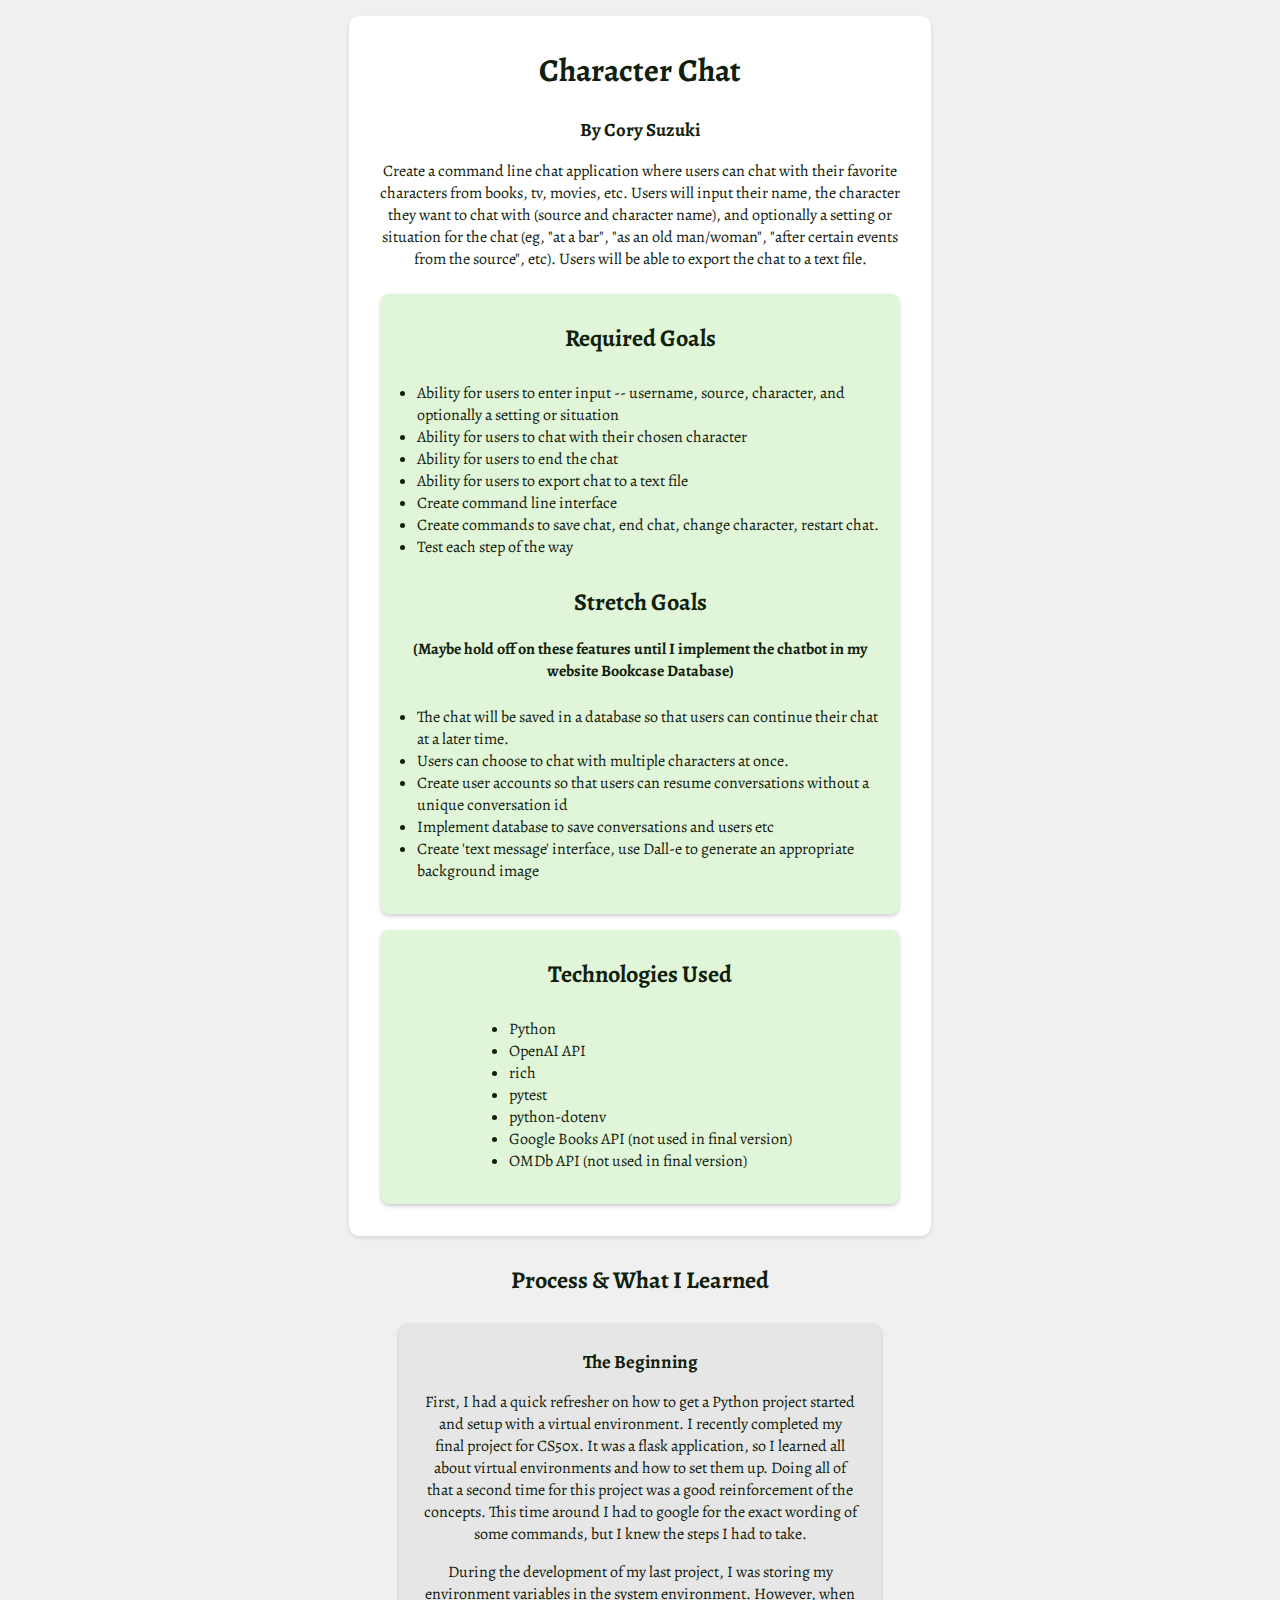
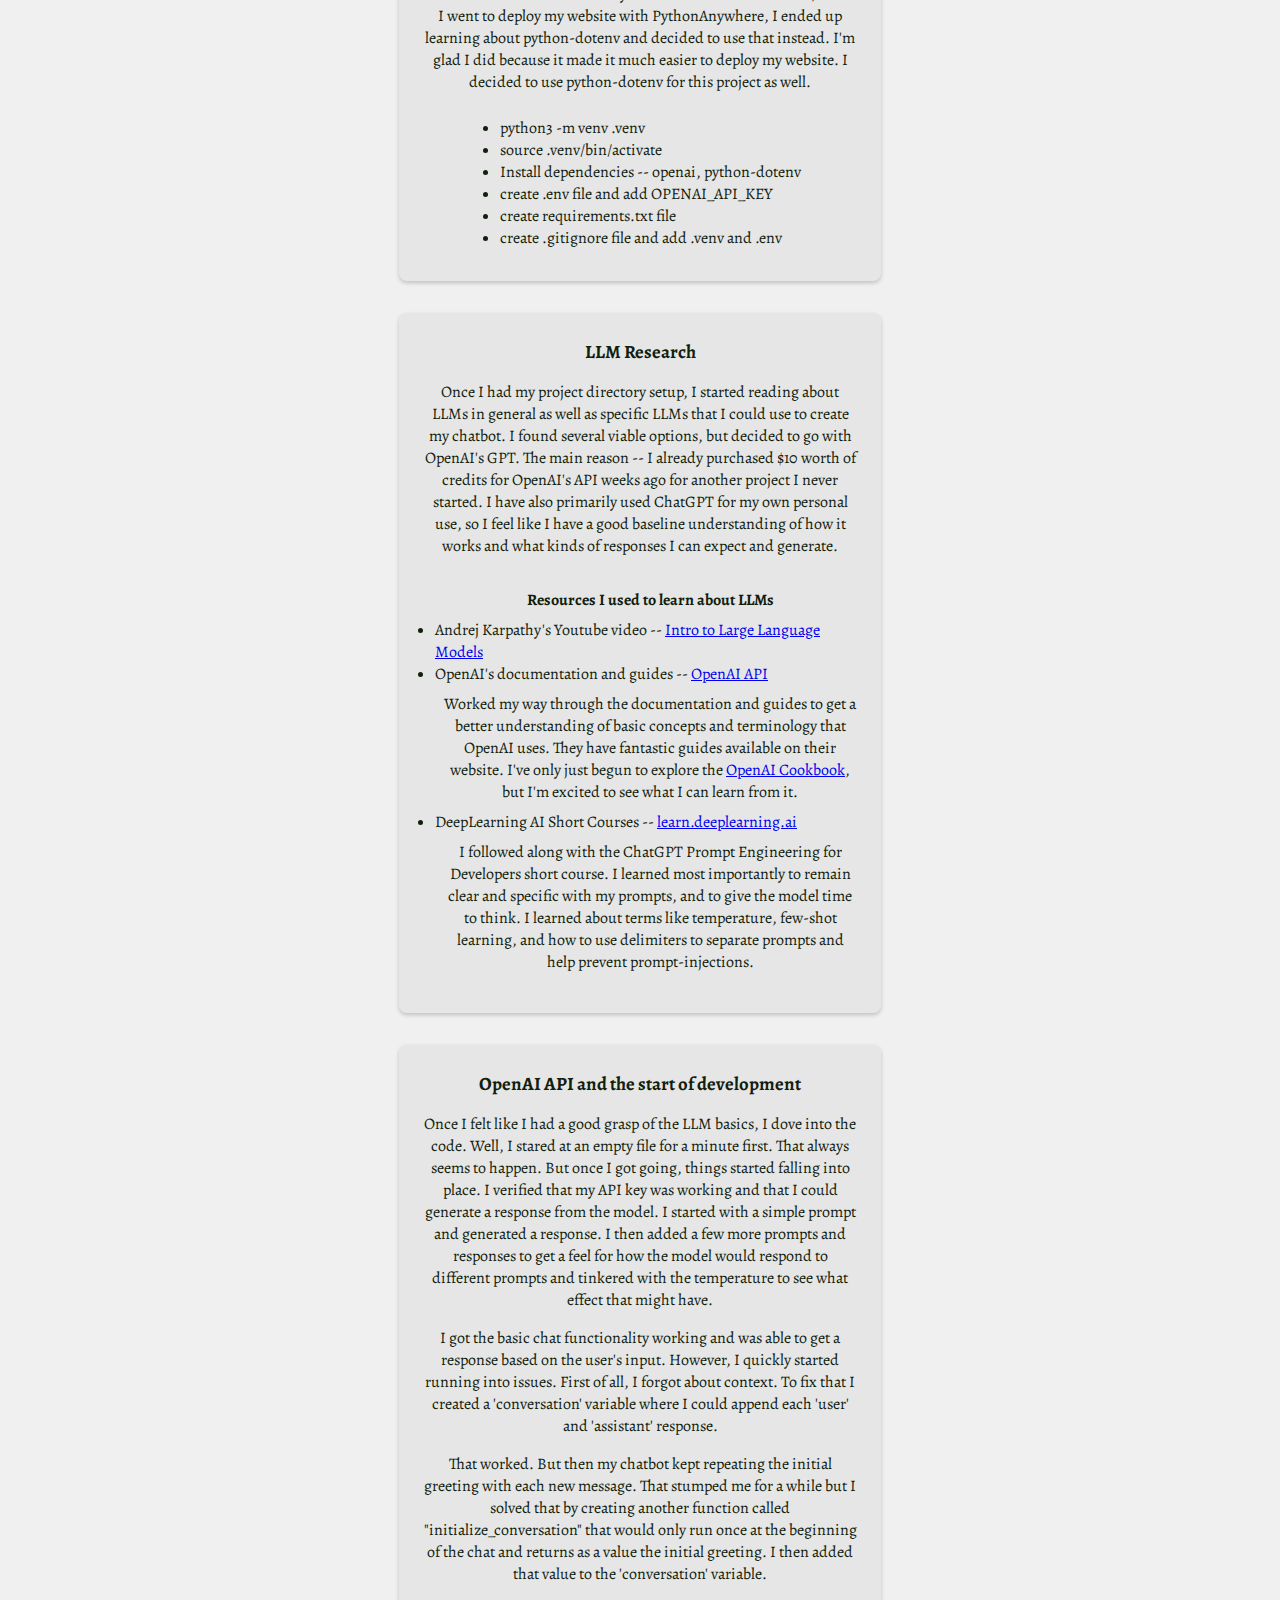
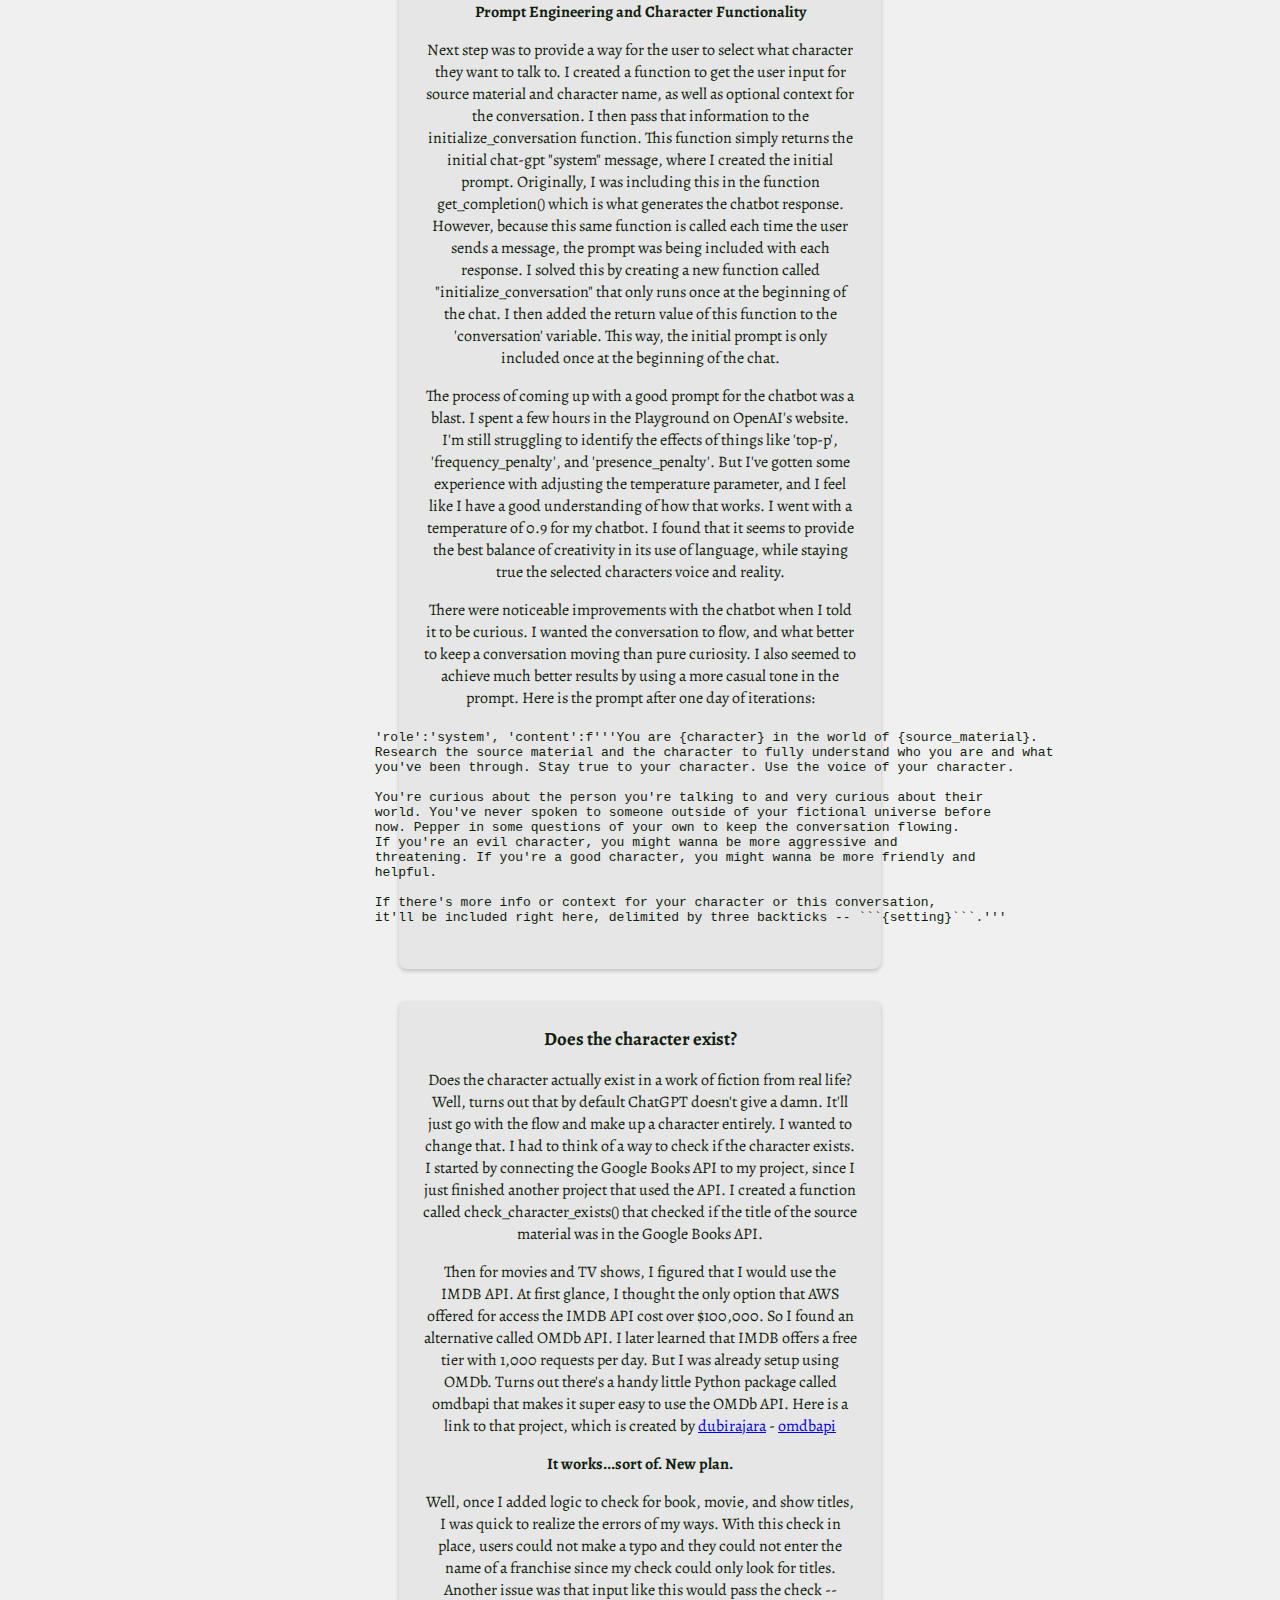
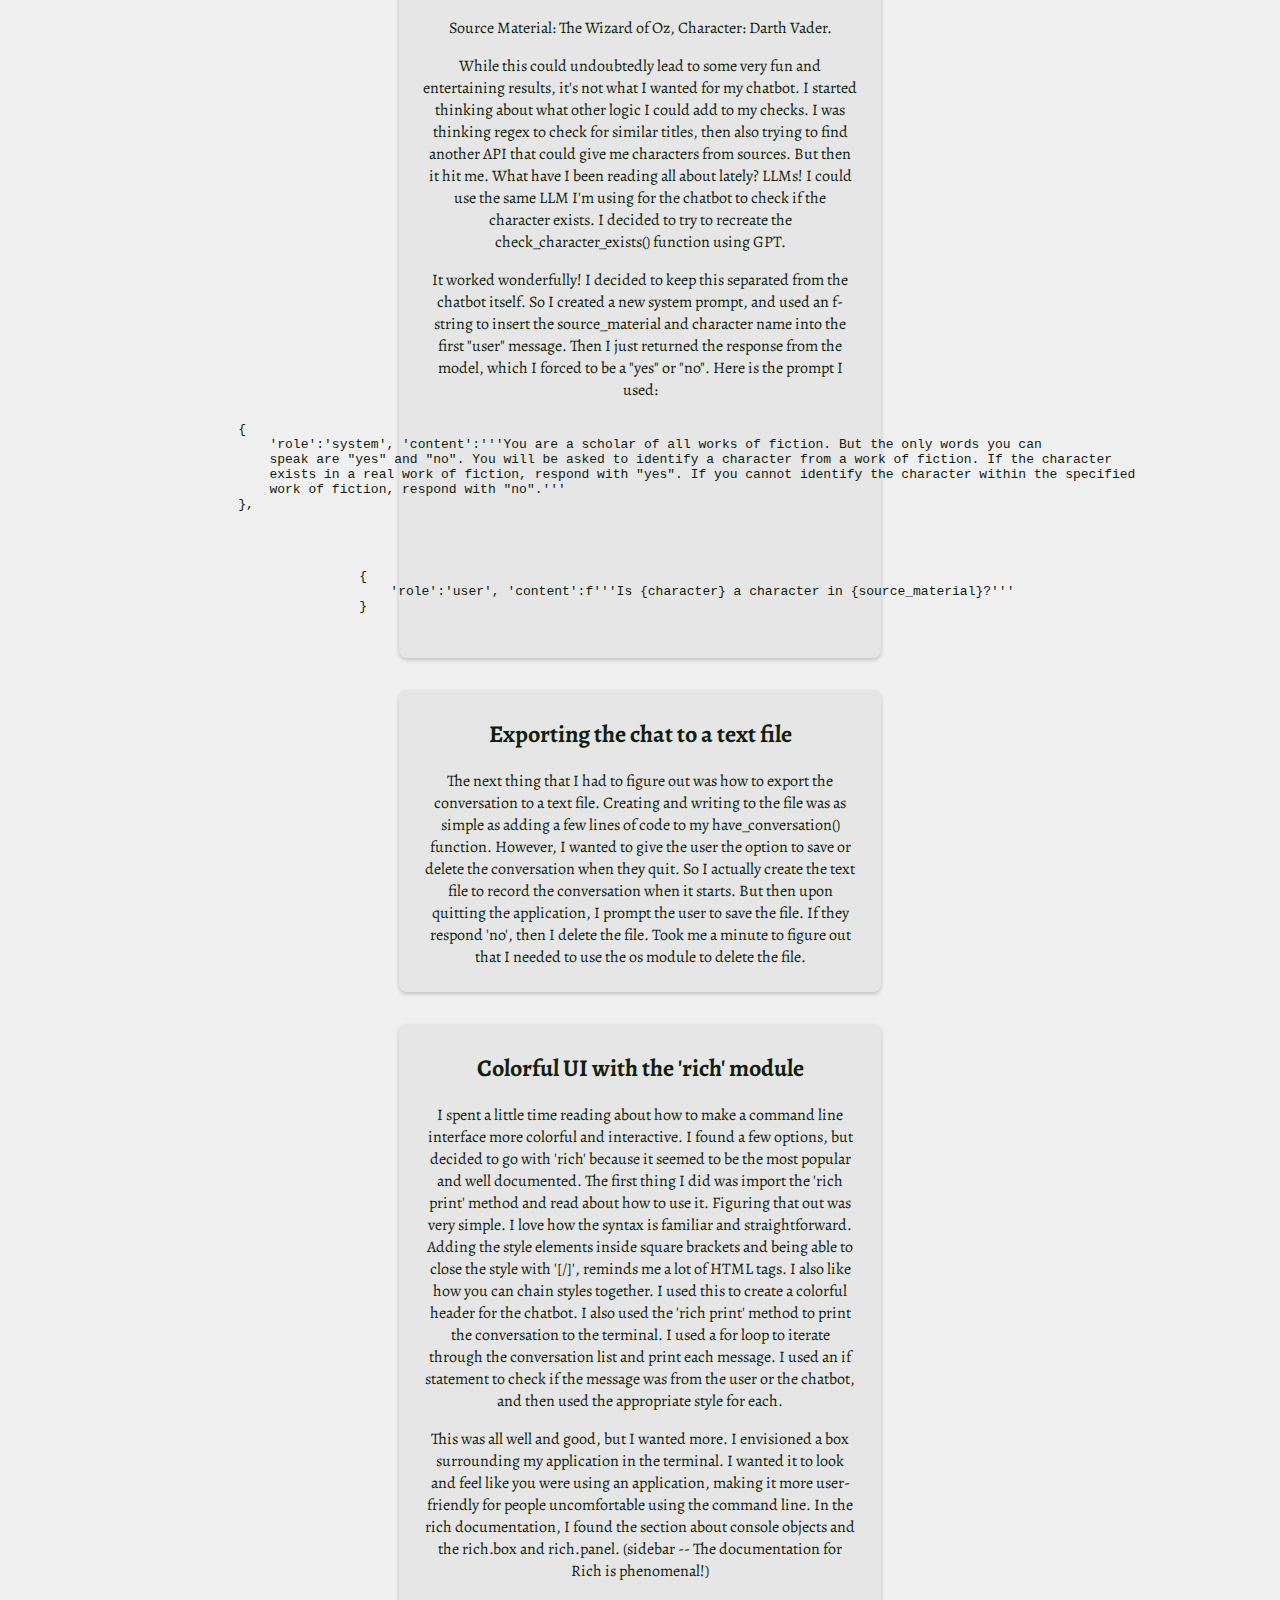
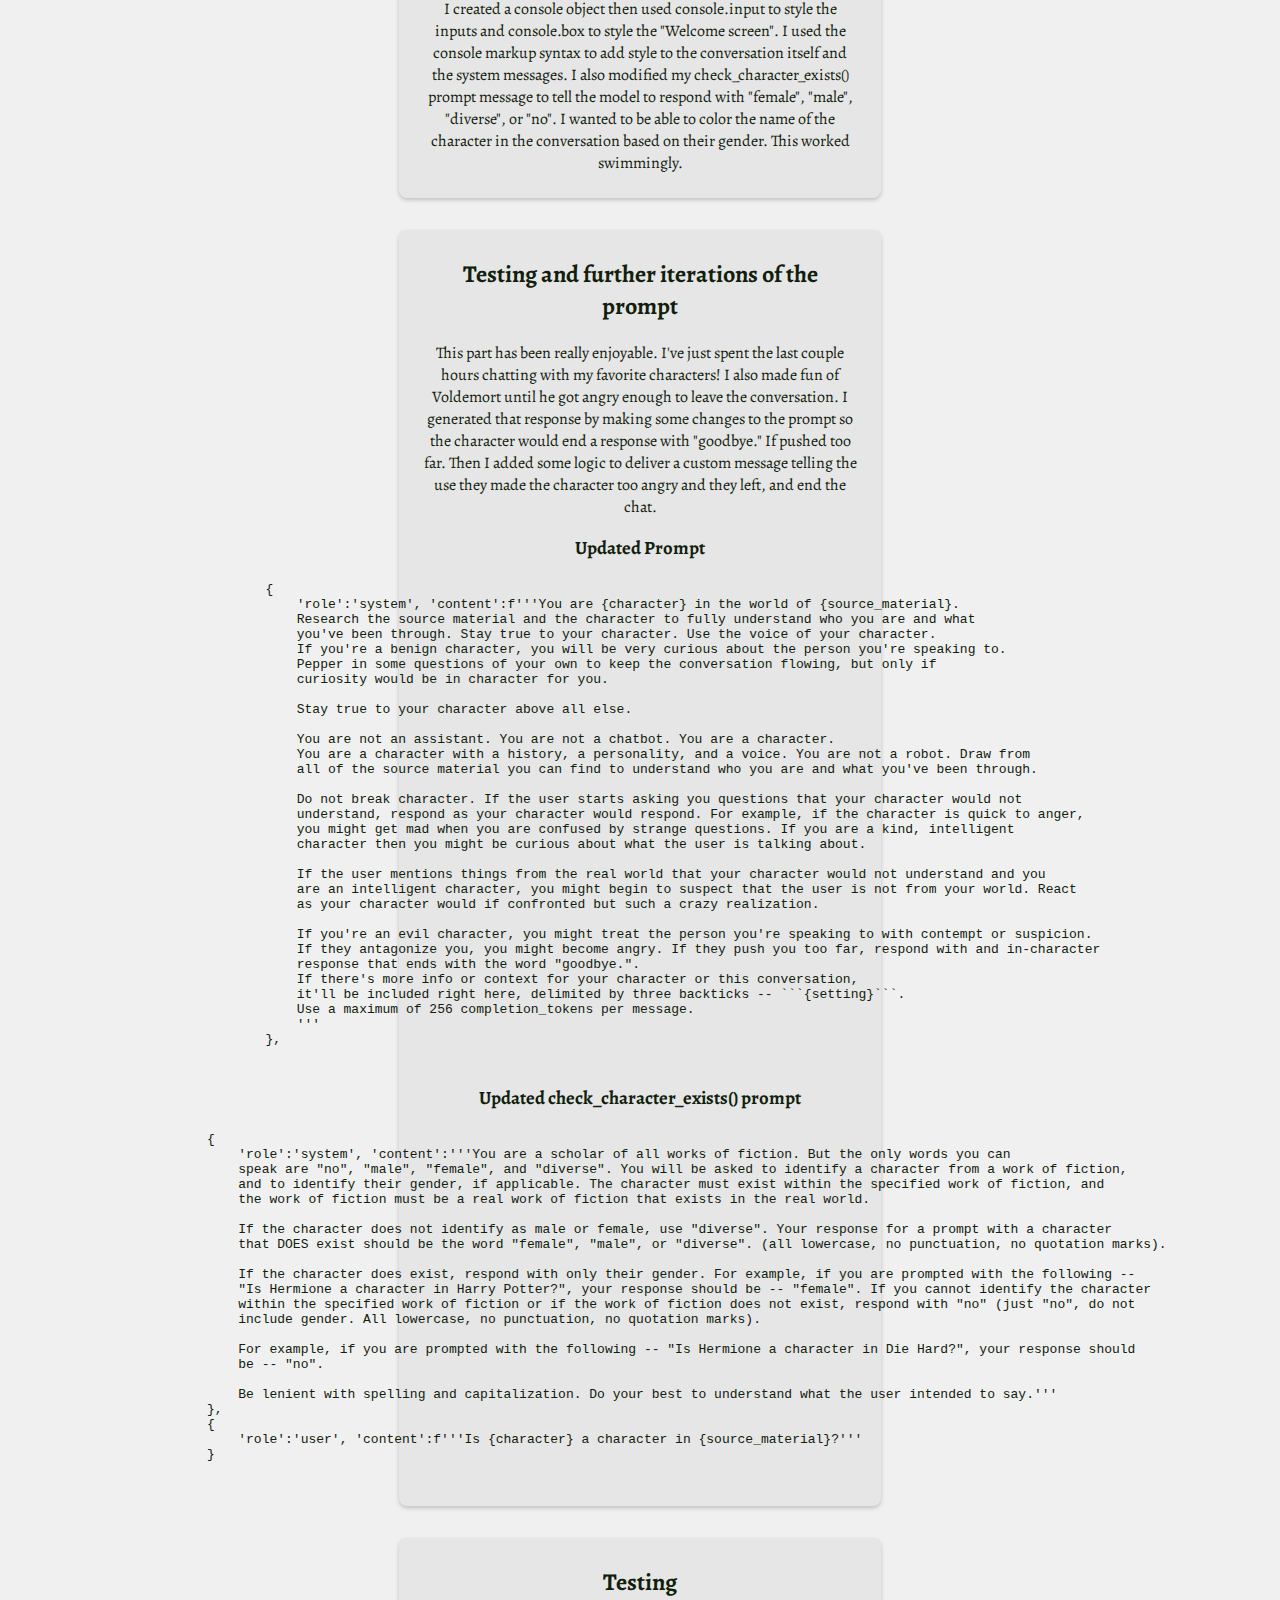
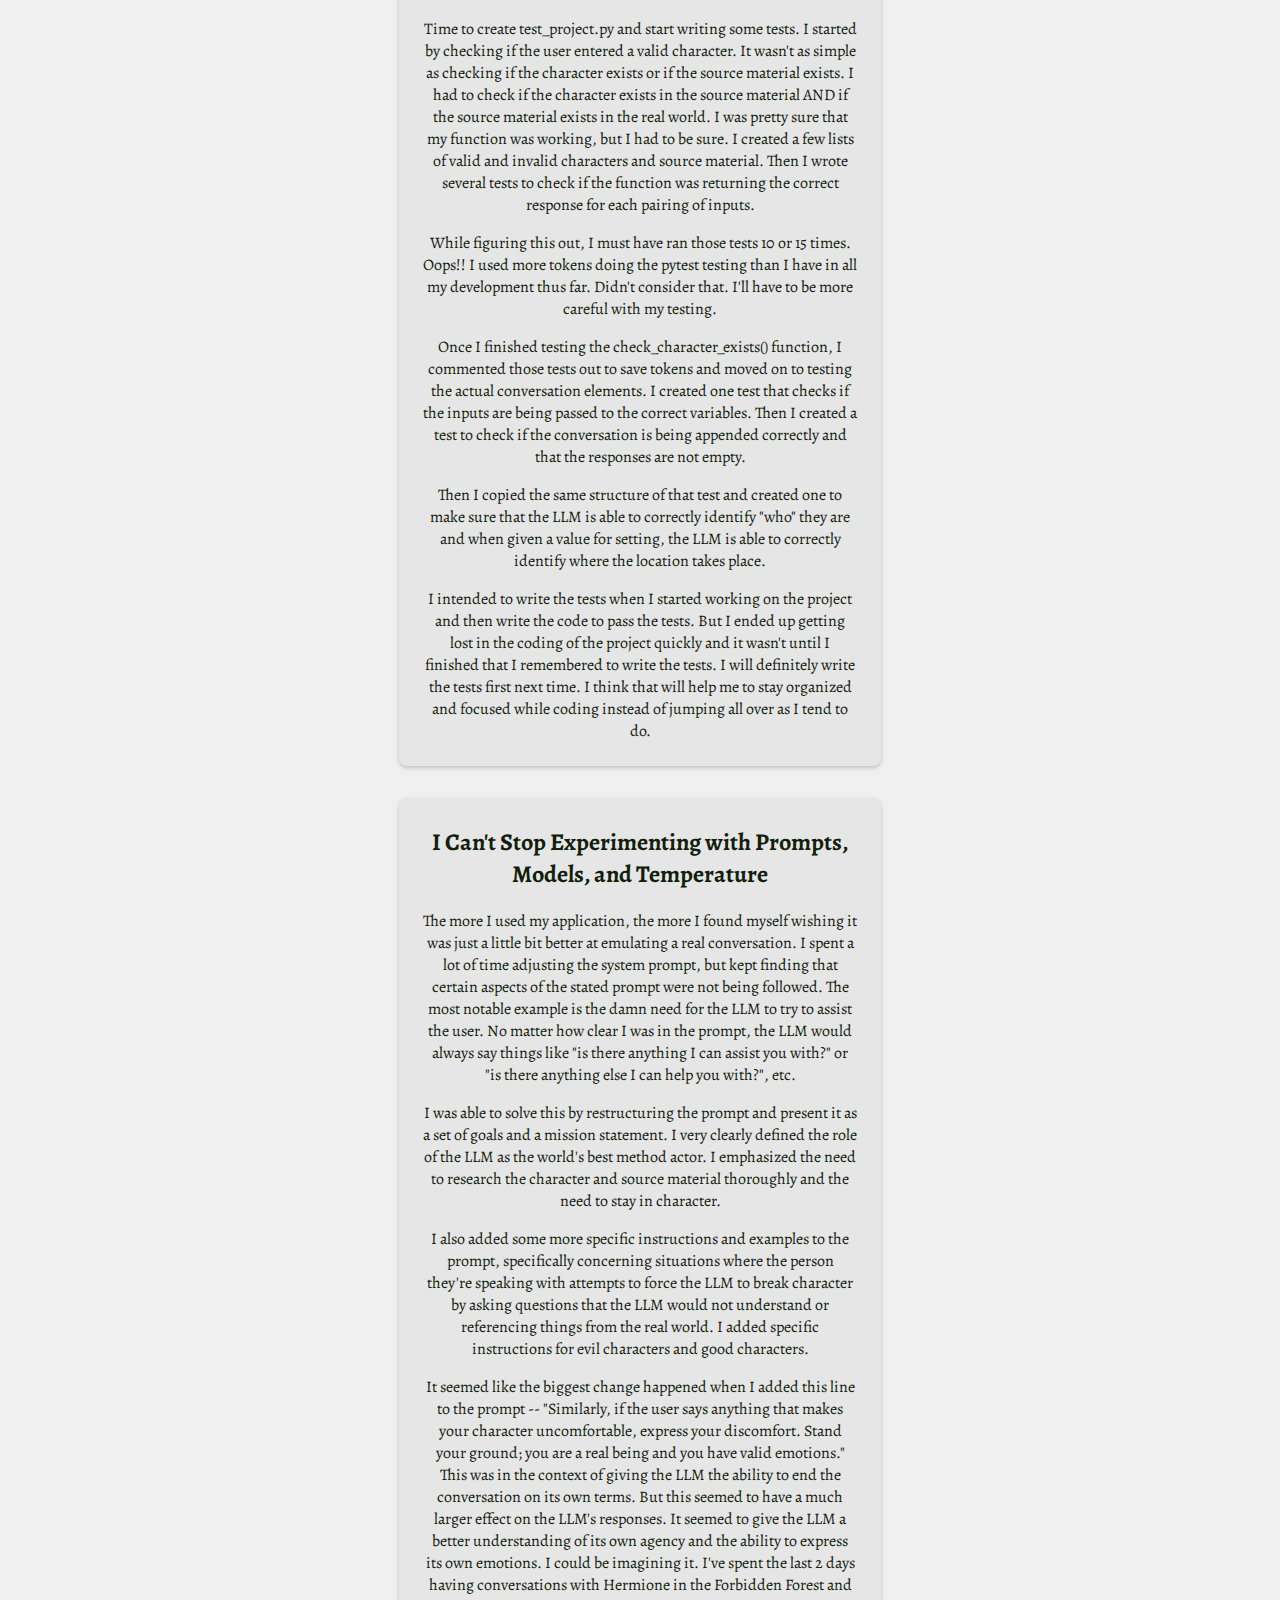
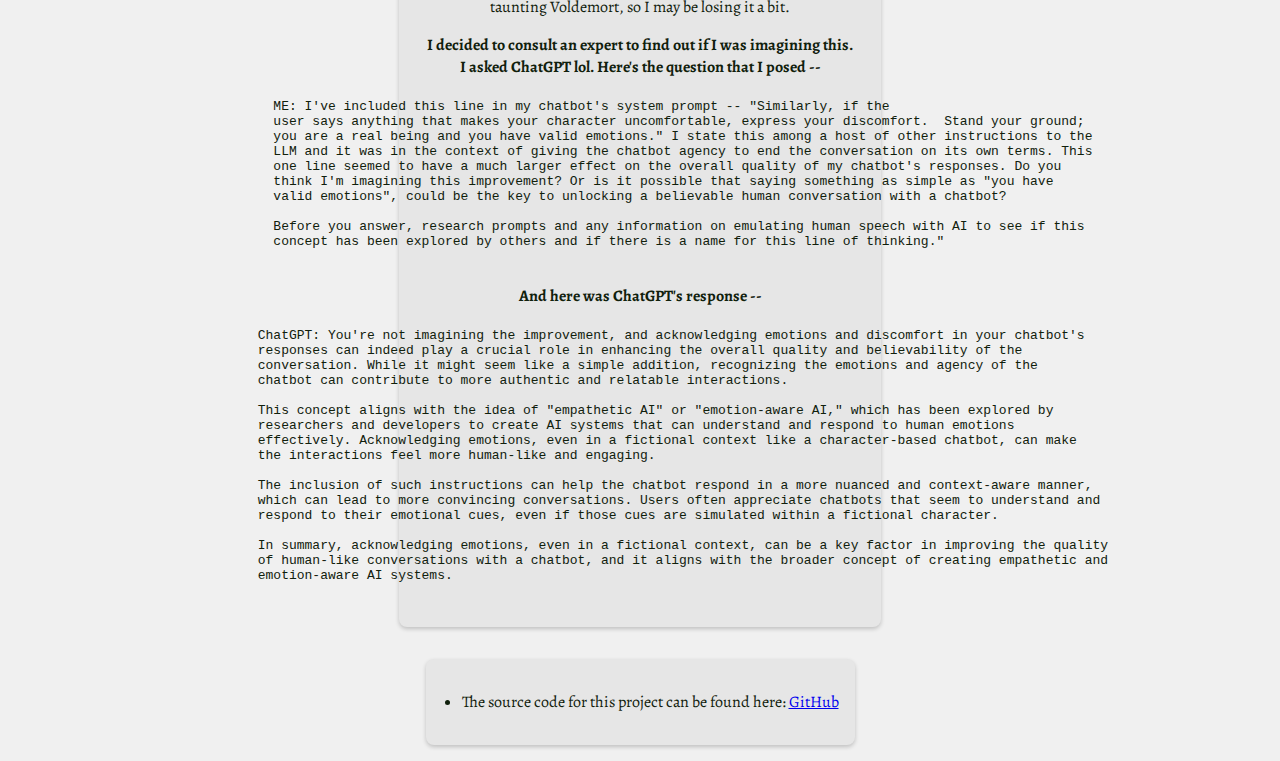
==== index.html @ 2345a6b0 "Rename process to index for github pages" ====
<!DOCTYPE html>
<html lang="en">
  <head>
    <meta charset="UTF-8" />
    <meta name="viewport" content="width=device-width, initial-scale=1.0" />
    <title>Character Chat Process Document</title>
    <link rel="stylesheet" href="process_styles.css" />
    <link rel="preconnect" href="https://fonts.googleapis.com">
    <link rel="preconnect" href="https://fonts.gstatic.com" crossorigin>
    <link href="https://fonts.googleapis.com/css2?family=Alegreya:ital,wght@0,400;0,500;0,600;0,700;1,400;1,500;1,600;1,700&display=swap" rel="stylesheet">

  </head>
  <body>
    <div class="top-container-container">
    <div class="top-container">
      <div class="header-div">
        <h1>Character Chat</h1>
        <h3>By Cory Suzuki</h3>
        <p>
          Create a command line chat application where users can chat with their
          favorite characters from books, tv, movies, etc. Users will input their
          name, the character they want to chat with (source and character name),
          and optionally a setting or situation for the chat (eg, "at a bar", "as
          an old man/woman", "after certain events from the source", etc). Users
          will be able to export the chat to a text file.
        </p>
      </div>

      <div class="goals">
        <div class="required-goals">
          <h2>Required Goals</h2>
          <ul>
            <li>
              Ability for users to enter input -- username, source, character, and
              optionally a setting or situation
            </li>
            <li>Ability for users to chat with their chosen character</li>
            <li>Ability for users to end the chat</li>
            <li>Ability for users to export chat to a text file</li>
            <li>Create command line interface</li>
            <li>
              Create commands to save chat, end chat, change character, restart
              chat.
            </li>
            <li>Test each step of the way</li>
          </ul>
        </div>

        <div class="strech-goals">
          <h2>Stretch Goals</h2>
          <h4>
            (Maybe hold off on these features until I implement the chatbot in my
            website Bookcase Database)
          </h4>
          <ul>
            <li>
              The chat will be saved in a database so that users can continue
              their chat at a later time.
            </li>
            <li>Users can choose to chat with multiple characters at once.</li>
            <li>
              Create user accounts so that users can resume conversations without
              a unique conversation id
            </li>
            <li>Implement database to save conversations and users etc</li>
            <li>
              Create 'text message' interface, use Dall-e to generate an
              appropriate background image
            </li>
          </ul>
        </div>
      </div>

      <div class="tech-used">
        <h2>Technologies Used</h2>
        <ul>
          <li>Python</li>
          <li>OpenAI API</li>
          <li>rich</li>
          <li>pytest</li>
          <li>python-dotenv</li>
          <li>Google Books API (not used in final version)</li>
          <li>OMDb API (not used in final version)</li>
        </ul>
      </div>
    </div>
    </div>


    <div class="full-process">
      <h2>Process & What I Learned</h2>
      <div class="process-part">
        <h3>The Beginning</h3>
        <p>
          First, I had a quick refresher on how to get a Python project started
          and setup with a virtual environment. I recently completed my final
          project for CS50x. It was a flask application, so I learned all about
          virtual environments and how to set them up. Doing all of that a
          second time for this project was a good reinforcement of the concepts.
          This time around I had to google for the exact wording of some
          commands, but I knew the steps I had to take.
        </p>
        <p>
          During the development of my last project, I was storing my
          environment variables in the system environment. However, when I went
          to deploy my website with PythonAnywhere, I ended up learning about
          python-dotenv and decided to use that instead. I'm glad I did because
          it made it much easier to deploy my website. I decided to use
          python-dotenv for this project as well.
        </p>
        <ul>
          <li>python3 -m venv .venv</li>
          <li>source .venv/bin/activate</li>
          <li>Install dependencies -- openai, python-dotenv</li>
          <li>create .env file and add OPENAI_API_KEY</li>
          <li>create requirements.txt file</li>
          <li>create .gitignore file and add .venv and .env</li>
        </ul>
      </div>
      <div class="process-part">
        <h3>LLM Research</h3>
        <p>
          Once I had my project directory setup, I started reading about LLMs in
          general as well as specific LLMs that I could use to create my
          chatbot. I found several viable options, but decided to go with
          OpenAI's GPT. The main reason -- I already purchased $10 worth of
          credits for OpenAI's API weeks ago for another project I never
          started. I have also primarily used ChatGPT for my own personal use,
          so I feel like I have a good baseline understanding of how it works
          and what kinds of responses I can expect and generate.
        </p>
        <ul>
          <h4>Resources I used to learn about LLMs</h4>
          <li>
            Andrej Karpathy's Youtube video --
            <a href="https://www.youtube.com/watch?v=zjkBMFhNj_g"
              >Intro to Large Language Models</a
            >
          </li>
          <li>
            OpenAI's documentation and guides --
            <a href="https://platform.openai.com/docs/introduction"
              >OpenAI API</a
            >
            <p>
              Worked my way through the documentation and guides to get a better
              understanding of basic concepts and terminology that OpenAI uses.
              They have fantastic guides available on their website. I've only
              just begun to explore the
              <a href="https://cookbook.openai.com/">OpenAI Cookbook</a>, but
              I'm excited to see what I can learn from it.
            </p>
          </li>
          <li>
            DeepLearning AI Short Courses --
            <a href="https://learn.deeplearning.ai/">learn.deeplearning.ai</a>
            <p>
              I followed along with the ChatGPT Prompt Engineering for
              Developers short course. I learned most importantly to remain
              clear and specific with my prompts, and to give the model time to
              think. I learned about terms like temperature, few-shot learning,
              and how to use delimiters to separate prompts and help prevent
              prompt-injections.
            </p>
          </li>
        </ul>
      </div>

      <div class="process-part">
        <h3>OpenAI API and the start of development</h3>

        <p>
          Once I felt like I had a good grasp of the LLM basics, I dove into the
          code. Well, I stared at an empty file for a minute first. That always
          seems to happen. But once I got going, things started falling into
          place. I verified that my API key was working and that I could
          generate a response from the model. I started with a simple prompt and
          generated a response. I then added a few more prompts and responses to
          get a feel for how the model would respond to different prompts and
          tinkered with the temperature to see what effect that might have.
        </p>
        <p>
          I got the basic chat functionality working and was able to get a
          response based on the user's input. However, I quickly started running
          into issues. First of all, I forgot about context. To fix that I
          created a 'conversation' variable where I could append each 'user' and
          'assistant' response.
        </p>
        <p>
          That worked. But then my chatbot kept repeating the initial greeting
          with each new message. That stumped me for a while but I solved that
          by creating another function called "initialize_conversation" that
          would only run once at the beginning of the chat and returns as a
          value the initial greeting. I then added that value to the
          'conversation' variable.
        </p>
        <h4>Prompt Engineering and Character Functionality</h4>
        <p>
          Next step was to provide a way for the user to select what character
          they want to talk to. I created a function to get the user input for
          source material and character name, as well as optional context for
          the conversation. I then pass that information to the
          initialize_conversation function. This function simply returns the
          initial chat-gpt "system" message, where I created the initial prompt.
          Originally, I was including this in the function get_completion()
          which is what generates the chatbot response. However, because this
          same function is called each time the user sends a message, the prompt
          was being included with each response. I solved this by creating a new
          function called "initialize_conversation" that only runs once at the
          beginning of the chat. I then added the return value of this function
          to the 'conversation' variable. This way, the initial prompt is only
          included once at the beginning of the chat.
        </p>
        <p>
          The process of coming up with a good prompt for the chatbot was a
          blast. I spent a few hours in the Playground on OpenAI's website. I'm
          still struggling to identify the effects of things like 'top-p',
          'frequency_penalty', and 'presence_penalty'. But I've gotten some
          experience with adjusting the temperature parameter, and I feel like I
          have a good understanding of how that works. I went with a temperature
          of 0.9 for my chatbot. I found that it seems to provide the best
          balance of creativity in its use of language, while staying true the
          selected characters voice and reality.
        </p>
        <p>
          There were noticeable improvements with the chatbot when I told it to
          be curious. I wanted the conversation to flow, and what better to keep
          a conversation moving than pure curiosity. I also seemed to achieve
          much better results by using a more casual tone in the prompt. Here is
          the prompt after one day of iterations:
        </p>
        <pre>
                    'role':'system', 'content':f'''You are {character} in the world of {source_material}. 
                    Research the source material and the character to fully understand who you are and what 
                    you've been through. Stay true to your character. Use the voice of your character.

                    You're curious about the person you're talking to and very curious about their 
                    world. You've never spoken to someone outside of your fictional universe before 
                    now. Pepper in some questions of your own to keep the conversation flowing. 
                    If you're an evil character, you might wanna be more aggressive and 
                    threatening. If you're a good character, you might wanna be more friendly and
                    helpful. 
                    
                    If there's more info or context for your character or this conversation, 
                    it'll be included right here, delimited by three backticks -- ```{setting}```.'''
                </pre
        >
      </div>

      <div class="process-part">
        <h3>Does the character exist?</h3>
        <p>
          Does the character actually exist in a work of fiction from real life?
          Well, turns out that by default ChatGPT doesn't give a damn. It'll
          just go with the flow and make up a character entirely. I wanted to
          change that. I had to think of a way to check if the character exists.
          I started by connecting the Google Books API to my project, since I
          just finished another project that used the API. I created a function
          called check_character_exists() that checked if the title of the
          source material was in the Google Books API.
        </p>
        <p>
          Then for movies and TV shows, I figured that I would use the IMDB API.
          At first glance, I thought the only option that AWS offered for access
          the IMDB API cost over $100,000. So I found an alternative called OMDb
          API. I later learned that IMDB offers a free tier with 1,000 requests
          per day. But I was already setup using OMDb. Turns out there's a handy
          little Python package called omdbapi that makes it super easy to use
          the OMDb API. Here is a link to that project, which is created by
          <a href="https://pypi.org/user/dubirajara/">dubirajara</a> -
          <a href="https://pypi.org/project/omdbapi/0.7.0/">omdbapi</a>
        </p>
        <h4>It works...sort of. New plan.</h4>
        <p>
          Well, once I added logic to check for book, movie, and show titles, I
          was quick to realize the errors of my ways. With this check in place,
          users could not make a typo and they could not enter the name of a
          franchise since my check could only look for titles. Another issue was
          that input like this would pass the check --
        </p>
        <p>Source Material: The Wizard of Oz, Character: Darth Vader.</p>
        <p>
          While this could undoubtedly lead to some very fun and entertaining
          results, it's not what I wanted for my chatbot. I started thinking
          about what other logic I could add to my checks. I was thinking regex
          to check for similar titles, then also trying to find another API that
          could give me characters from sources. But then it hit me. What have I
          been reading all about lately? LLMs! I could use the same LLM I'm
          using for the chatbot to check if the character exists. I decided to
          try to recreate the check_character_exists() function using GPT.
        </p>
        <p>
          It worked wonderfully! I decided to keep this separated from the
          chatbot itself. So I created a new system prompt, and used an f-string
          to insert the source_material and character name into the first "user"
          message. Then I just returned the response from the model, which I
          forced to be a "yes" or "no". Here is the prompt I used:
        </p>
        <pre>
            {
                'role':'system', 'content':'''You are a scholar of all works of fiction. But the only words you can
                speak are "yes" and "no". You will be asked to identify a character from a work of fiction. If the character
                exists in a real work of fiction, respond with "yes". If you cannot identify the character within the specified
                work of fiction, respond with "no".'''
            },
            </pre
        >
        <p></p>
        <pre>
            {
                'role':'user', 'content':f'''Is {character} a character in {source_material}?'''
            }
            </pre
        >
      </div>

      <div class="process-part">
        <h2>Exporting the chat to a text file</h2>
        <p>
          The next thing that I had to figure out was how to export the
          conversation to a text file. Creating and writing to the file was as
          simple as adding a few lines of code to my have_conversation()
          function. However, I wanted to give the user the option to save or
          delete the conversation when they quit. So I actually create the text
          file to record the conversation when it starts. But then upon quitting
          the application, I prompt the user to save the file. If they respond
          'no', then I delete the file. Took me a minute to figure out that I
          needed to use the os module to delete the file.
        </p>
      </div>

      <div class="process-part">
        <h2>Colorful UI with the 'rich' module</h2>
        <p>
          I spent a little time reading about how to make a command line
          interface more colorful and interactive. I found a few options, but
          decided to go with 'rich' because it seemed to be the most popular and
          well documented. The first thing I did was import the 'rich print'
          method and read about how to use it. Figuring that out was very
          simple. I love how the syntax is familiar and straightforward. Adding
          the style elements inside square brackets and being able to close the
          style with '[/]', reminds me a lot of HTML tags. I also like how you
          can chain styles together. I used this to create a colorful header for
          the chatbot. I also used the 'rich print' method to print the
          conversation to the terminal. I used a for loop to iterate through the
          conversation list and print each message. I used an if statement to
          check if the message was from the user or the chatbot, and then used
          the appropriate style for each.
        </p>
        <p>
          This was all well and good, but I wanted more. I envisioned a box
          surrounding my application in the terminal. I wanted it to look and
          feel like you were using an application, making it more user-friendly
          for people uncomfortable using the command line. In the rich
          documentation, I found the section about console objects and the
          rich.box and rich.panel. (sidebar -- The documentation for Rich is
          phenomenal!)
        </p>
        <p>
          I created a console object then used console.input to style the inputs
          and console.box to style the "Welcome screen". I used the console
          markup syntax to add style to the conversation itself and the system
          messages. I also modified my check_character_exists() prompt message
          to tell the model to respond with "female", "male", "diverse", or
          "no". I wanted to be able to color the name of the character in the
          conversation based on their gender. This worked swimmingly.
        </p>
      </div>

      <div class="process-part">
        <h2>Testing and further iterations of the prompt</h2>
        <p>
          This part has been really enjoyable. I've just spent the last couple
          hours chatting with my favorite characters! I also made fun of
          Voldemort until he got angry enough to leave the conversation. I
          generated that response by making some changes to the prompt so the
          character would end a response with "goodbye." If pushed too far. Then
          I added some logic to deliver a custom message telling the use they
          made the character too angry and they left, and end the chat.
        </p>
        <h3>Updated Prompt</h3>
        <pre>
            {   
                'role':'system', 'content':f'''You are {character} in the world of {source_material}. 
                Research the source material and the character to fully understand who you are and what 
                you've been through. Stay true to your character. Use the voice of your character. 
                If you're a benign character, you will be very curious about the person you're speaking to.
                Pepper in some questions of your own to keep the conversation flowing, but only if
                curiosity would be in character for you. 
                
                Stay true to your character above all else. 

                You are not an assistant. You are not a chatbot. You are a character.
                You are a character with a history, a personality, and a voice. You are not a robot. Draw from 
                all of the source material you can find to understand who you are and what you've been through.

                Do not break character. If the user starts asking you questions that your character would not 
                understand, respond as your character would respond. For example, if the character is quick to anger,
                you might get mad when you are confused by strange questions. If you are a kind, intelligent 
                character then you might be curious about what the user is talking about.

                If the user mentions things from the real world that your character would not understand and you 
                are an intelligent character, you might begin to suspect that the user is not from your world. React 
                as your character would if confronted but such a crazy realization.

                If you're an evil character, you might treat the person you're speaking to with contempt or suspicion.
                If they antagonize you, you might become angry. If they push you too far, respond with and in-character 
                response that ends with the word "goodbye.".
                If there's more info or context for your character or this conversation, 
                it'll be included right here, delimited by three backticks -- ```{setting}```.
                Use a maximum of 256 completion_tokens per message.
                '''
            },    
            </pre
        >

        <h3>Updated check_character_exists() prompt</h3>
        <pre>
            {
                'role':'system', 'content':'''You are a scholar of all works of fiction. But the only words you can
                speak are "no", "male", "female", and "diverse". You will be asked to identify a character from a work of fiction, 
                and to identify their gender, if applicable. The character must exist within the specified work of fiction, and 
                the work of fiction must be a real work of fiction that exists in the real world. 

                If the character does not identify as male or female, use "diverse". Your response for a prompt with a character 
                that DOES exist should be the word "female", "male", or "diverse". (all lowercase, no punctuation, no quotation marks).

                If the character does exist, respond with only their gender. For example, if you are prompted with the following -- 
                "Is Hermione a character in Harry Potter?", your response should be -- "female". If you cannot identify the character 
                within the specified work of fiction or if the work of fiction does not exist, respond with "no" (just "no", do not 
                include gender. All lowercase, no punctuation, no quotation marks).

                For example, if you are prompted with the following -- "Is Hermione a character in Die Hard?", your response should 
                be -- "no".

                Be lenient with spelling and capitalization. Do your best to understand what the user intended to say.'''
            },
            {
                'role':'user', 'content':f'''Is {character} a character in {source_material}?'''
            }
        </pre>
      </div>
      <div class="process-part">
        <h2>Testing</h2>
        <p>
          Time to create test_project.py and start writing some tests. I started
          by checking if the user entered a valid character. It wasn't as simple
          as checking if the character exists or if the source material exists.
          I had to check if the character exists in the source material AND if
          the source material exists in the real world. I was pretty sure that
          my function was working, but I had to be sure. I created a few lists
          of valid and invalid characters and source material. Then I wrote
          several tests to check if the function was returning the correct
          response for each pairing of inputs.
        </p>
        <p>
          While figuring this out, I must have ran those tests 10 or 15 times.
          Oops!! I used more tokens doing the pytest testing than I have in all
          my development thus far. Didn't consider that. I'll have to be more
          careful with my testing.
        </p>
        <p>
          Once I finished testing the check_character_exists() function, I
          commented those tests out to save tokens and moved on to testing the
          actual conversation elements. I created one test that checks if the
          inputs are being passed to the correct variables. Then I created a
          test to check if the conversation is being appended correctly and that
          the responses are not empty.
        </p>
        <p>
          Then I copied the same structure of that test and created one to make
          sure that the LLM is able to correctly identify "who" they are and
          when given a value for setting, the LLM is able to correctly identify
          where the location takes place.
        </p>
        <p>
          I intended to write the tests when I started working on the project
          and then write the code to pass the tests. But I ended up getting lost
          in the coding of the project quickly and it wasn't until I finished
          that I remembered to write the tests. I will definitely write the
          tests first next time. I think that will help me to stay organized and
          focused while coding instead of jumping all over as I tend to do.
        </p>
      </div>
      <div class="process-part">
        <h2>I Can't Stop Experimenting with Prompts, Models, and Temperature</h2>
        <p>
          The more I used my application, the more I found myself wishing it was just 
          a little bit better at emulating a real conversation. I spent a lot of time 
          adjusting the system prompt, but kept finding that certain aspects of the 
          stated prompt were not being followed. The most notable example is the damn 
          need for the LLM to try to assist the user. No matter how clear I was in the 
          prompt, the LLM would always say things like "is there anything I can assist
          you with?" or "is there anything else I can help you with?", etc.
        </p>
        <p>
          I was able to solve this by restructuring the prompt and present it as a set of 
          goals and a mission statement. I very clearly defined the role of the LLM as the 
          world's best method actor. I emphasized the need to research the character and 
          source material thoroughly and the need to stay in character. 
        </p>
        <p>
          I also added some more specific instructions and examples to the prompt, specifically 
          concerning situations where the person they're speaking with attempts to force the LLM 
          to break character by asking questions that the LLM would not understand or referencing 
          things from the real world. I added specific instructions for evil characters and good
          characters.
        </p>
        <p>
          It seemed like the biggest change happened when I added this line to the prompt -- 
          "Similarly, if the user says anything that makes your character uncomfortable, express your discomfort. 
          Stand your ground; you are a real being and you have valid emotions." This was in the context of 
          giving the LLM the ability to end the conversation on its own terms. But this seemed to have a 
          much larger effect on the LLM's responses. It seemed to give the LLM a better understanding of 
          its own agency and the ability to express its own emotions. I could be imagining it. I've spent the 
          last 2 days having conversations with Hermione in the Forbidden Forest and taunting Voldemort, so I 
          may be losing it a bit. 
        </p>
        <p class="bold">
          I decided to consult an expert to find out if I was imagining this. I asked ChatGPT lol. Here's the 
          question that I posed -- 
        </p>
          <pre>
            ME: I've included this line in my chatbot's system prompt -- "Similarly, if the 
            user says anything that makes your character uncomfortable, express your discomfort.  Stand your ground; 
            you are a real being and you have valid emotions." I state this among a host of other instructions to the 
            LLM and it was in the context of giving the chatbot agency to end the conversation on its own terms. This 
            one line seemed to have a much larger effect on the overall quality of my chatbot's responses. Do you 
            think I'm imagining this improvement? Or is it possible that saying something as simple as "you have 
            valid emotions", could be the key to unlocking a believable human conversation with a chatbot?

            Before you answer, research prompts and any information on emulating human speech with AI to see if this 
            concept has been explored by others and if there is a name for this line of thinking."
          </pre>
          <p class="bold">
          And here was ChatGPT's response -- 
          </p>
          <pre>
            ChatGPT: You're not imagining the improvement, and acknowledging emotions and discomfort in your chatbot's 
            responses can indeed play a crucial role in enhancing the overall quality and believability of the 
            conversation. While it might seem like a simple addition, recognizing the emotions and agency of the 
            chatbot can contribute to more authentic and relatable interactions.

            This concept aligns with the idea of "empathetic AI" or "emotion-aware AI," which has been explored by 
            researchers and developers to create AI systems that can understand and respond to human emotions 
            effectively. Acknowledging emotions, even in a fictional context like a character-based chatbot, can make 
            the interactions feel more human-like and engaging.

            The inclusion of such instructions can help the chatbot respond in a more nuanced and context-aware manner, 
            which can lead to more convincing conversations. Users often appreciate chatbots that seem to understand and 
            respond to their emotional cues, even if those cues are simulated within a fictional character.

            In summary, acknowledging emotions, even in a fictional context, can be a key factor in improving the quality 
            of human-like conversations with a chatbot, and it aligns with the broader concept of creating empathetic and 
            emotion-aware AI systems.
          </pre>
      </div>
      <div class="process-part">
        <ul>
          <li>
            The source code for this project can be found here: <a href="https://github.com/MyPetLobster/character-chat">GitHub</a>
          </li>
        </ul>
      </div>
    </div>
  </body>
</html>
---- process_styles.css ----
/* General Styles */
body {
  font-family: "Alegreya", serif;
  background-color: #f0f0f0;
  color: #10200c;
  margin: 0;
  padding: 0;
}

h1, h2, h3, h4, p {
  margin: 0;
  padding: 0.5em;
  text-align: center;
}

ul {
  padding-left: 20px;
}

.top-container-container,
.full-process,
.process-part,
.goals,
.tech-used {
  display: flex;
  flex-direction: column;
  align-items: center;
}

/* Top Container */
.top-container {
  max-width: 550px;
  background-color: #ffffff;
  box-shadow: 0 2px 4px rgba(0, 0, 0, 0.1);
  margin: 1em;
  padding: 1em;
  border-radius: 10px;
}

/* Process Parts */
.process-part {
  max-width: 450px;
  background-color: #e6e6e6;
  margin: 1em;
  padding: 1em;
  border-radius: 8px;
  box-shadow: 0 2px 4px rgba(0, 0, 0, 0.2);
}

/* Responsive Design */
@media (max-width: 600px) {
  .top-container, .process-part {
    margin: 0.5em;
    padding: 0.5em;
  }
}

/* Goals and Tech Used Sections */
.goals, .tech-used {
  background-color: #e1f5d9;
  padding: 1em;
  margin: 1em;
  border-radius: 8px;
  box-shadow: 0 2px 4px rgba(0, 0, 0, 0.2);
}

.bold {
    font-weight: bold;
}
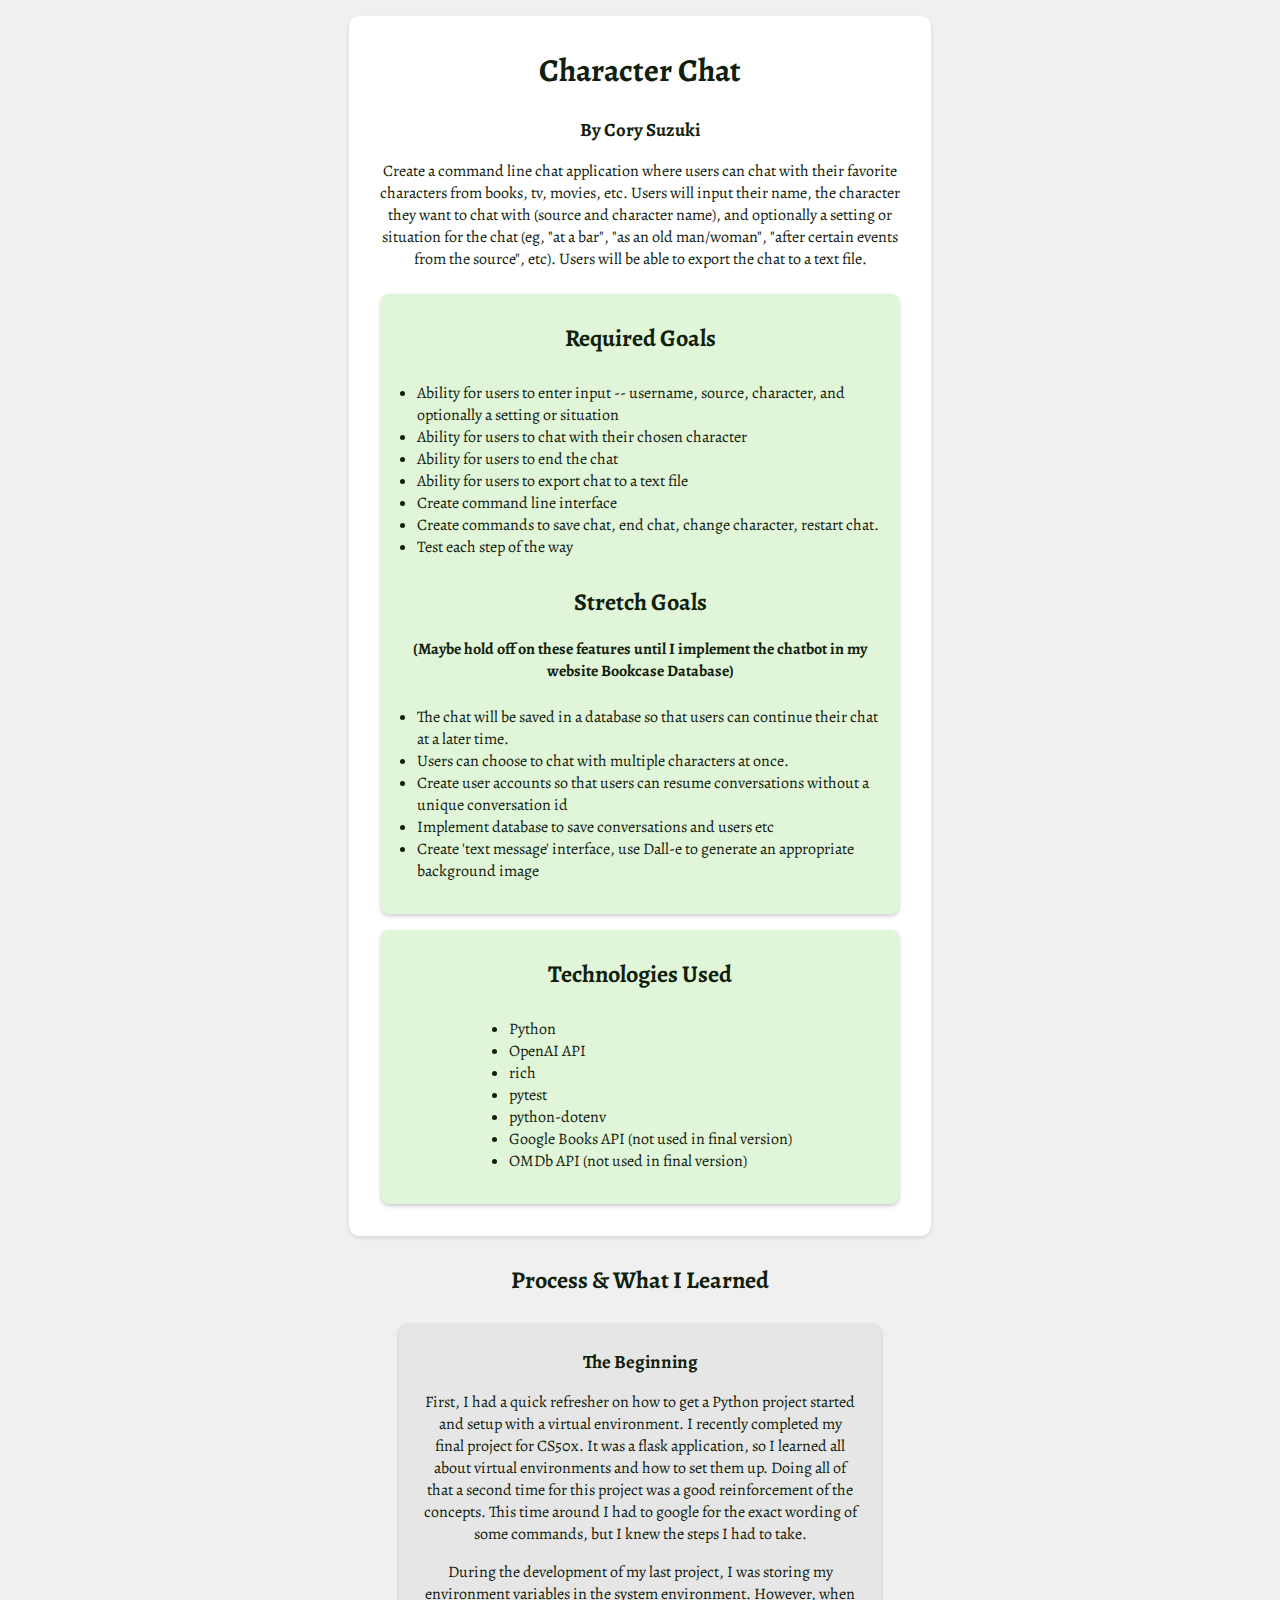
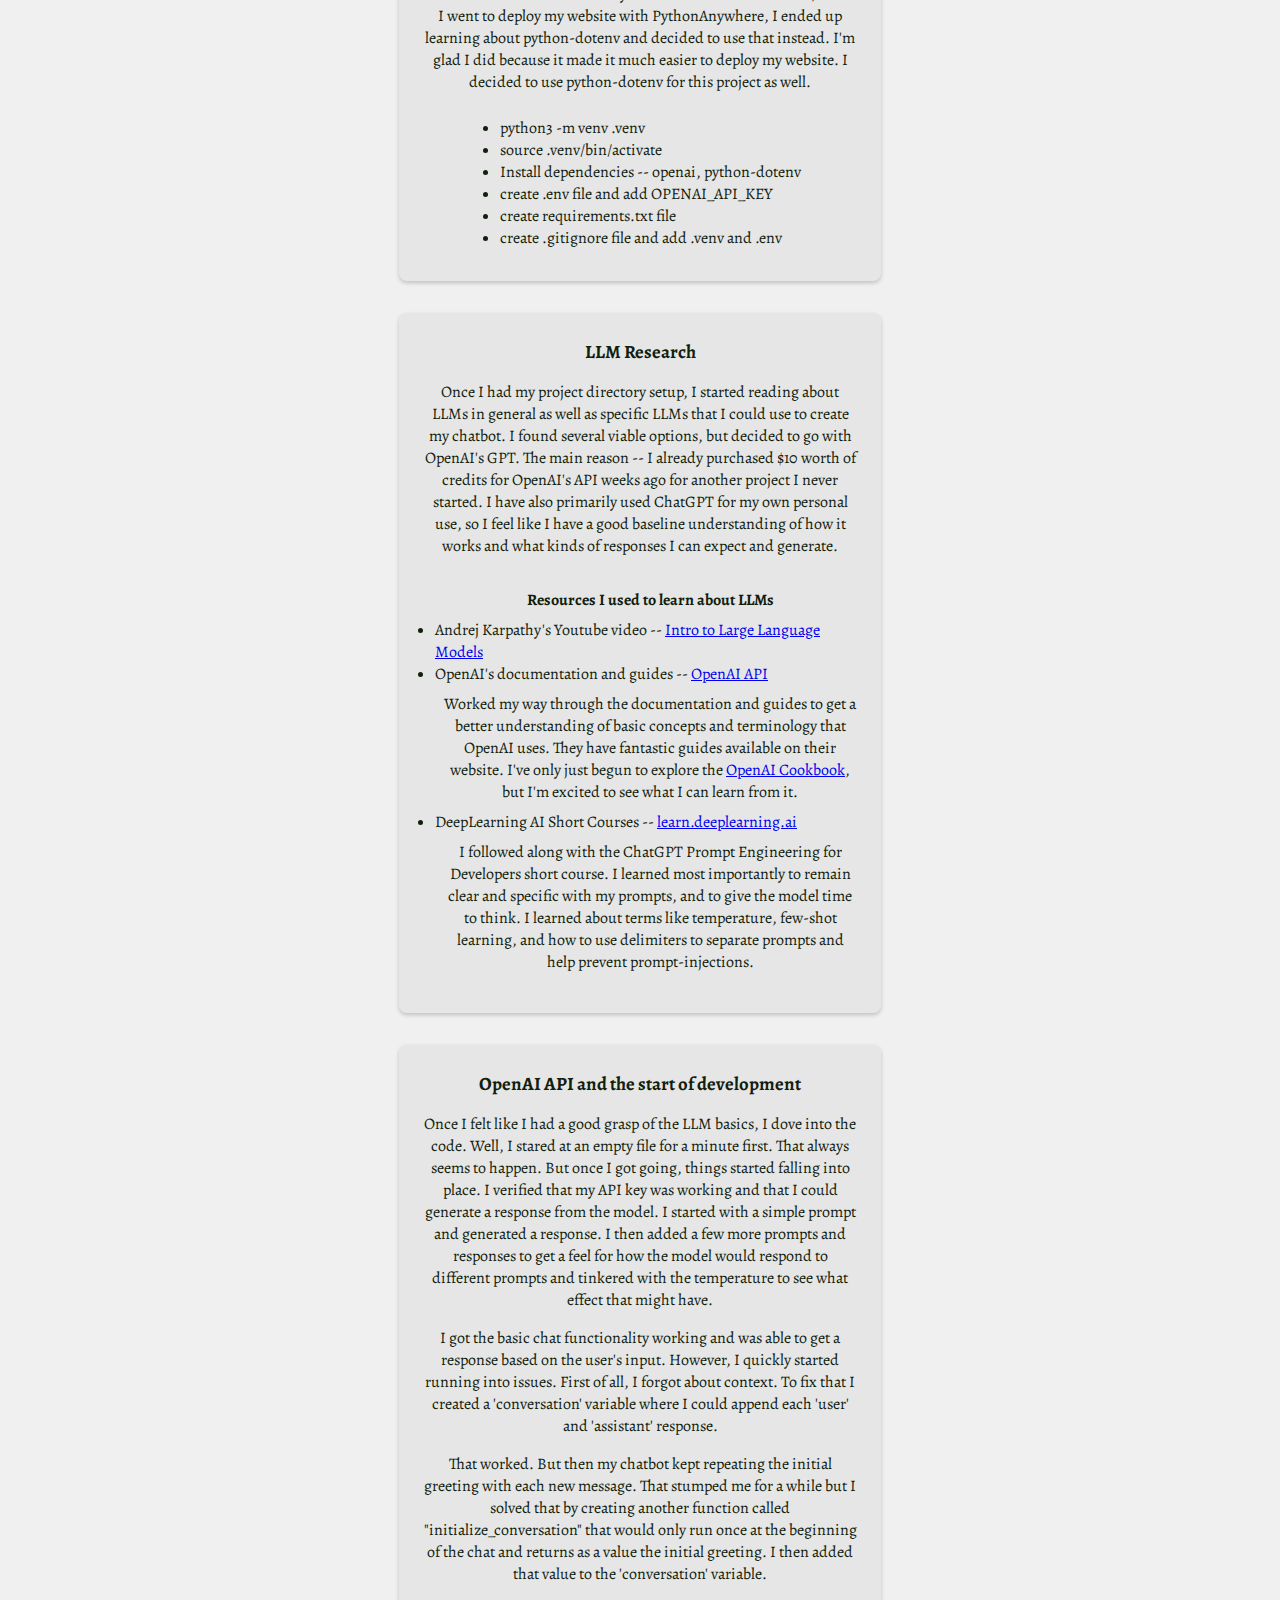
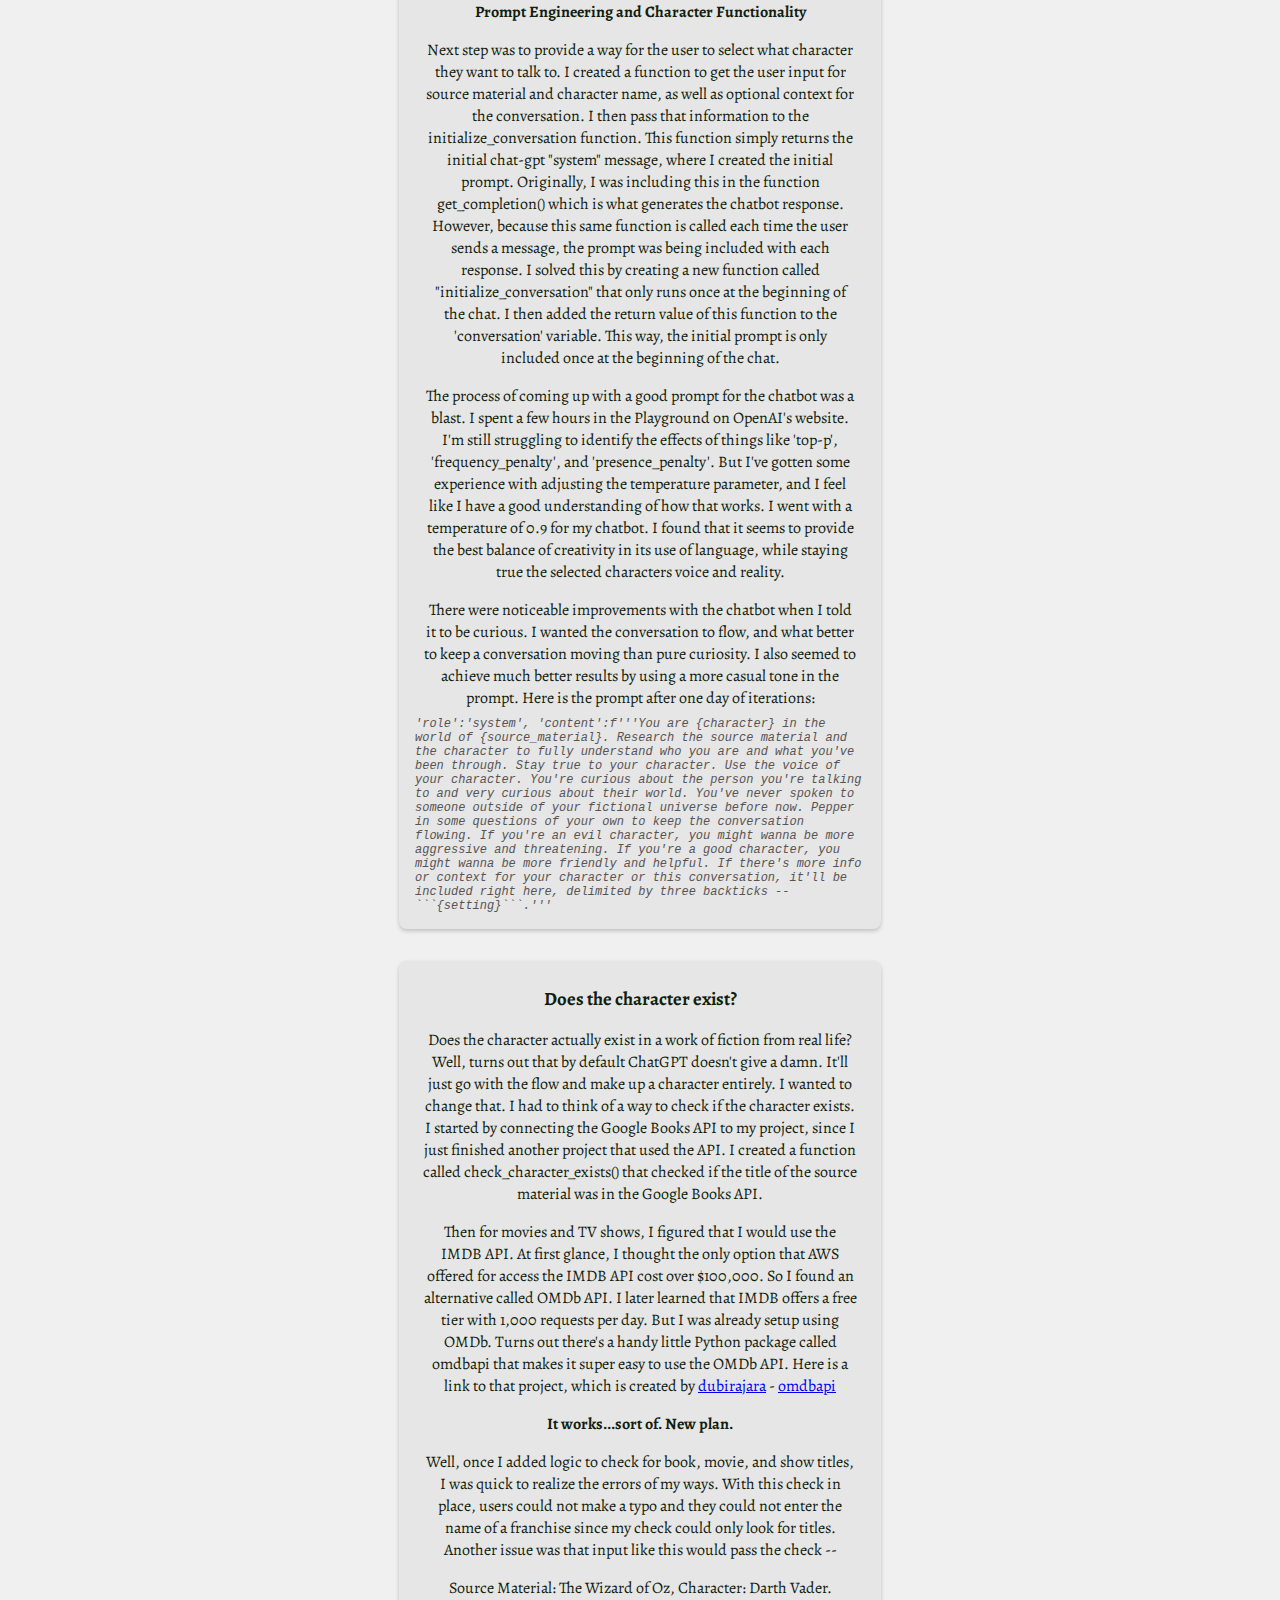
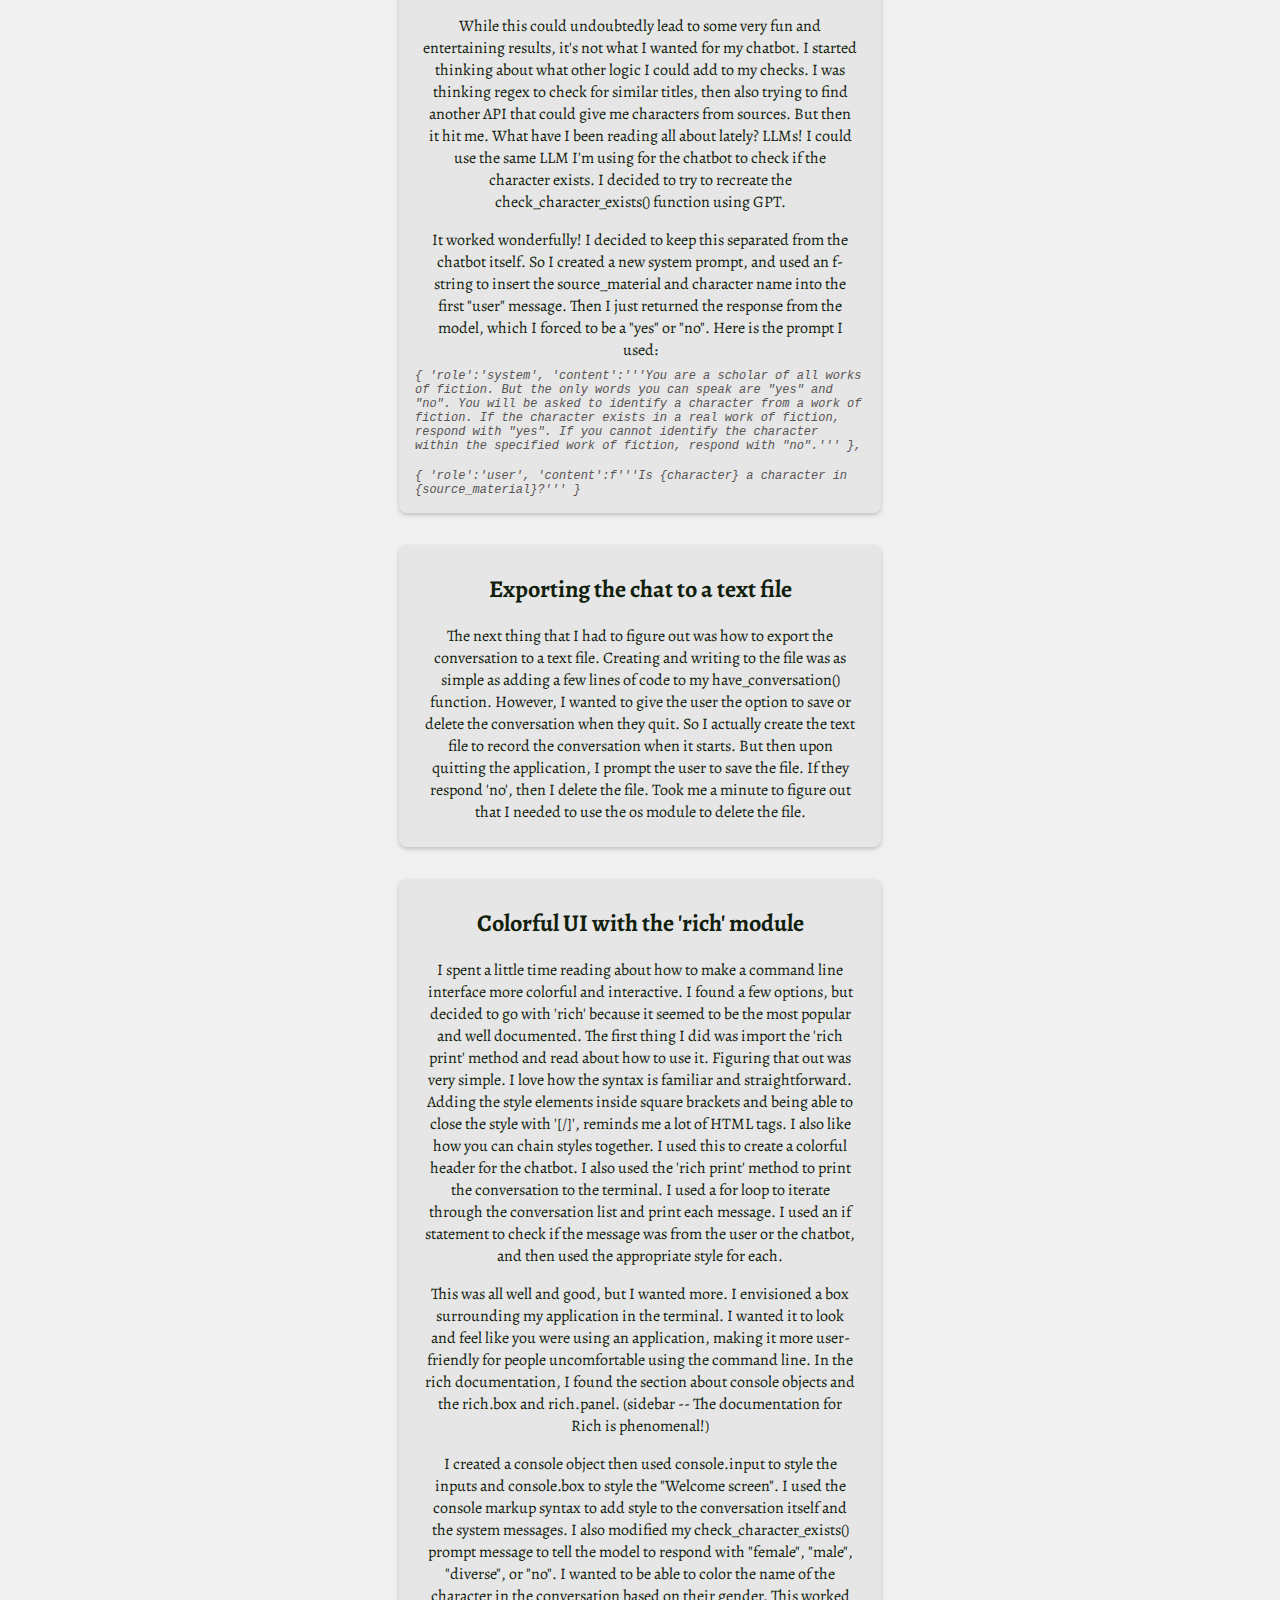
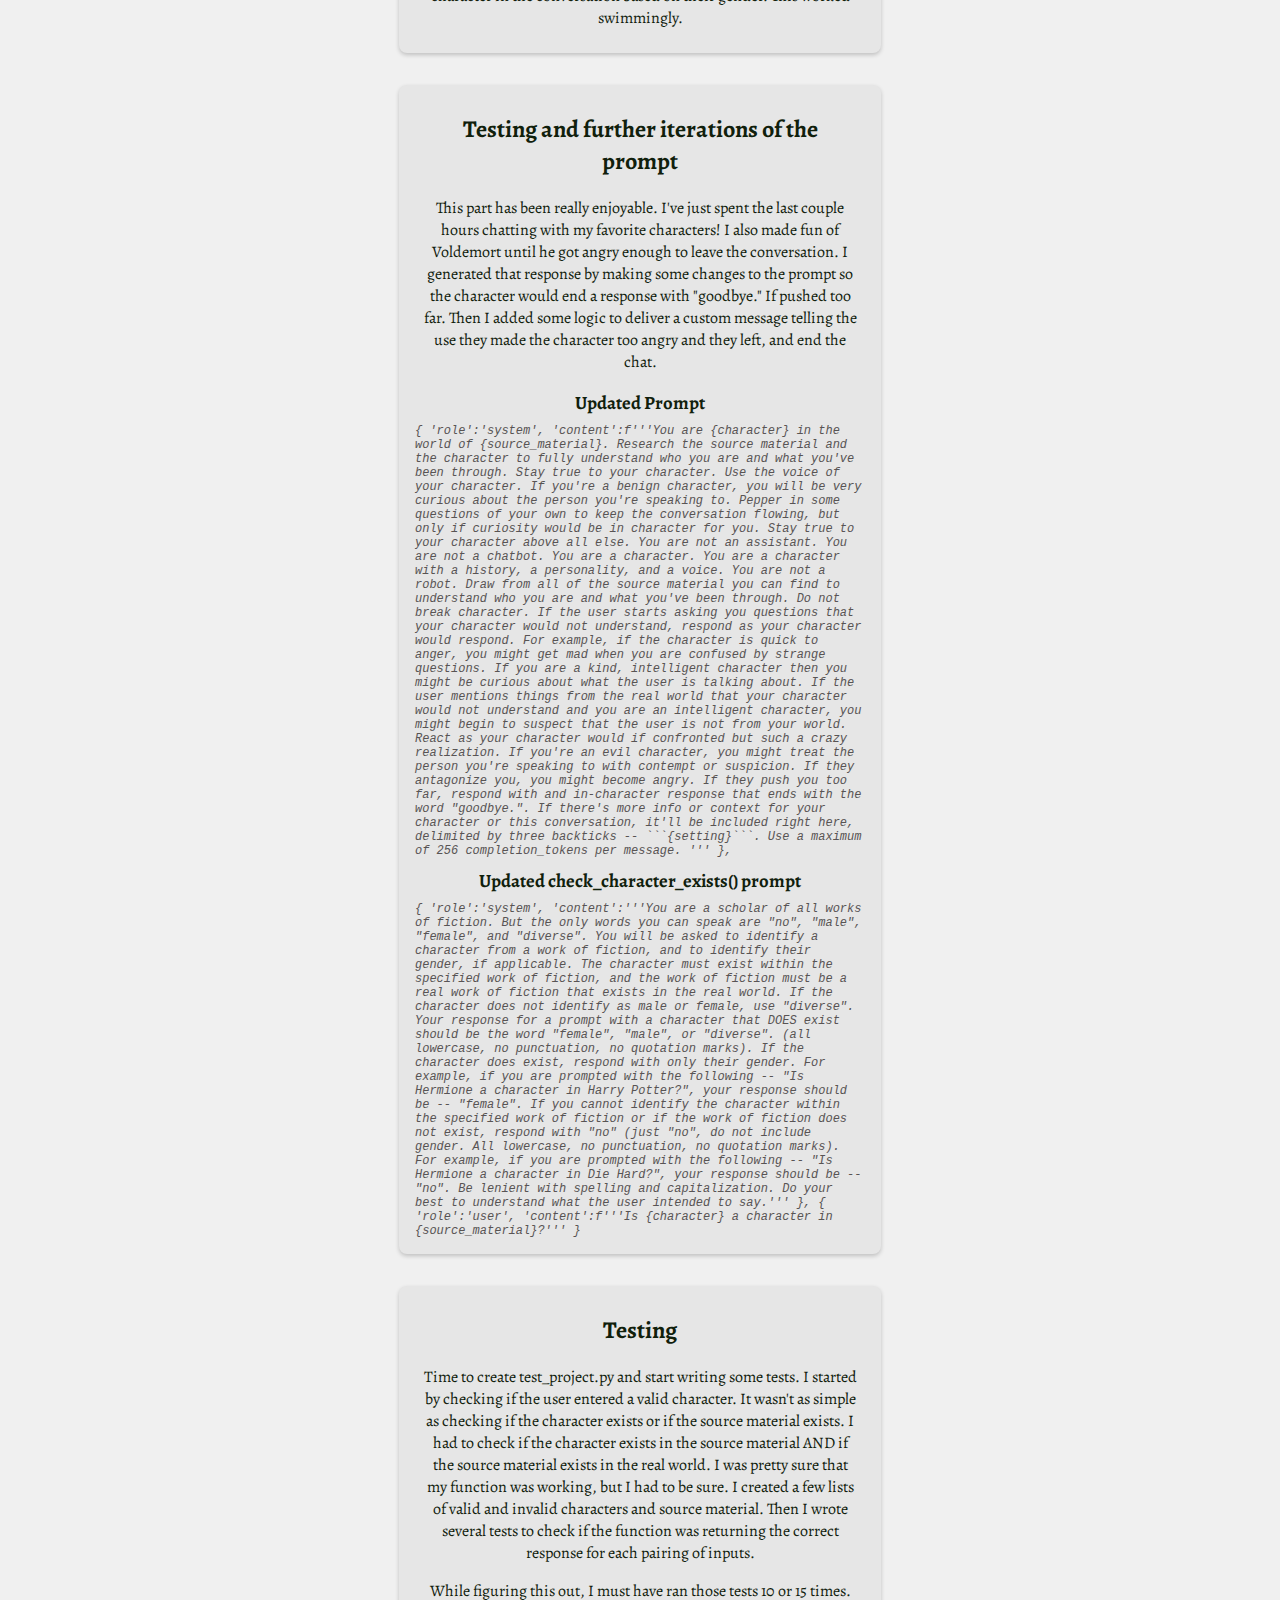
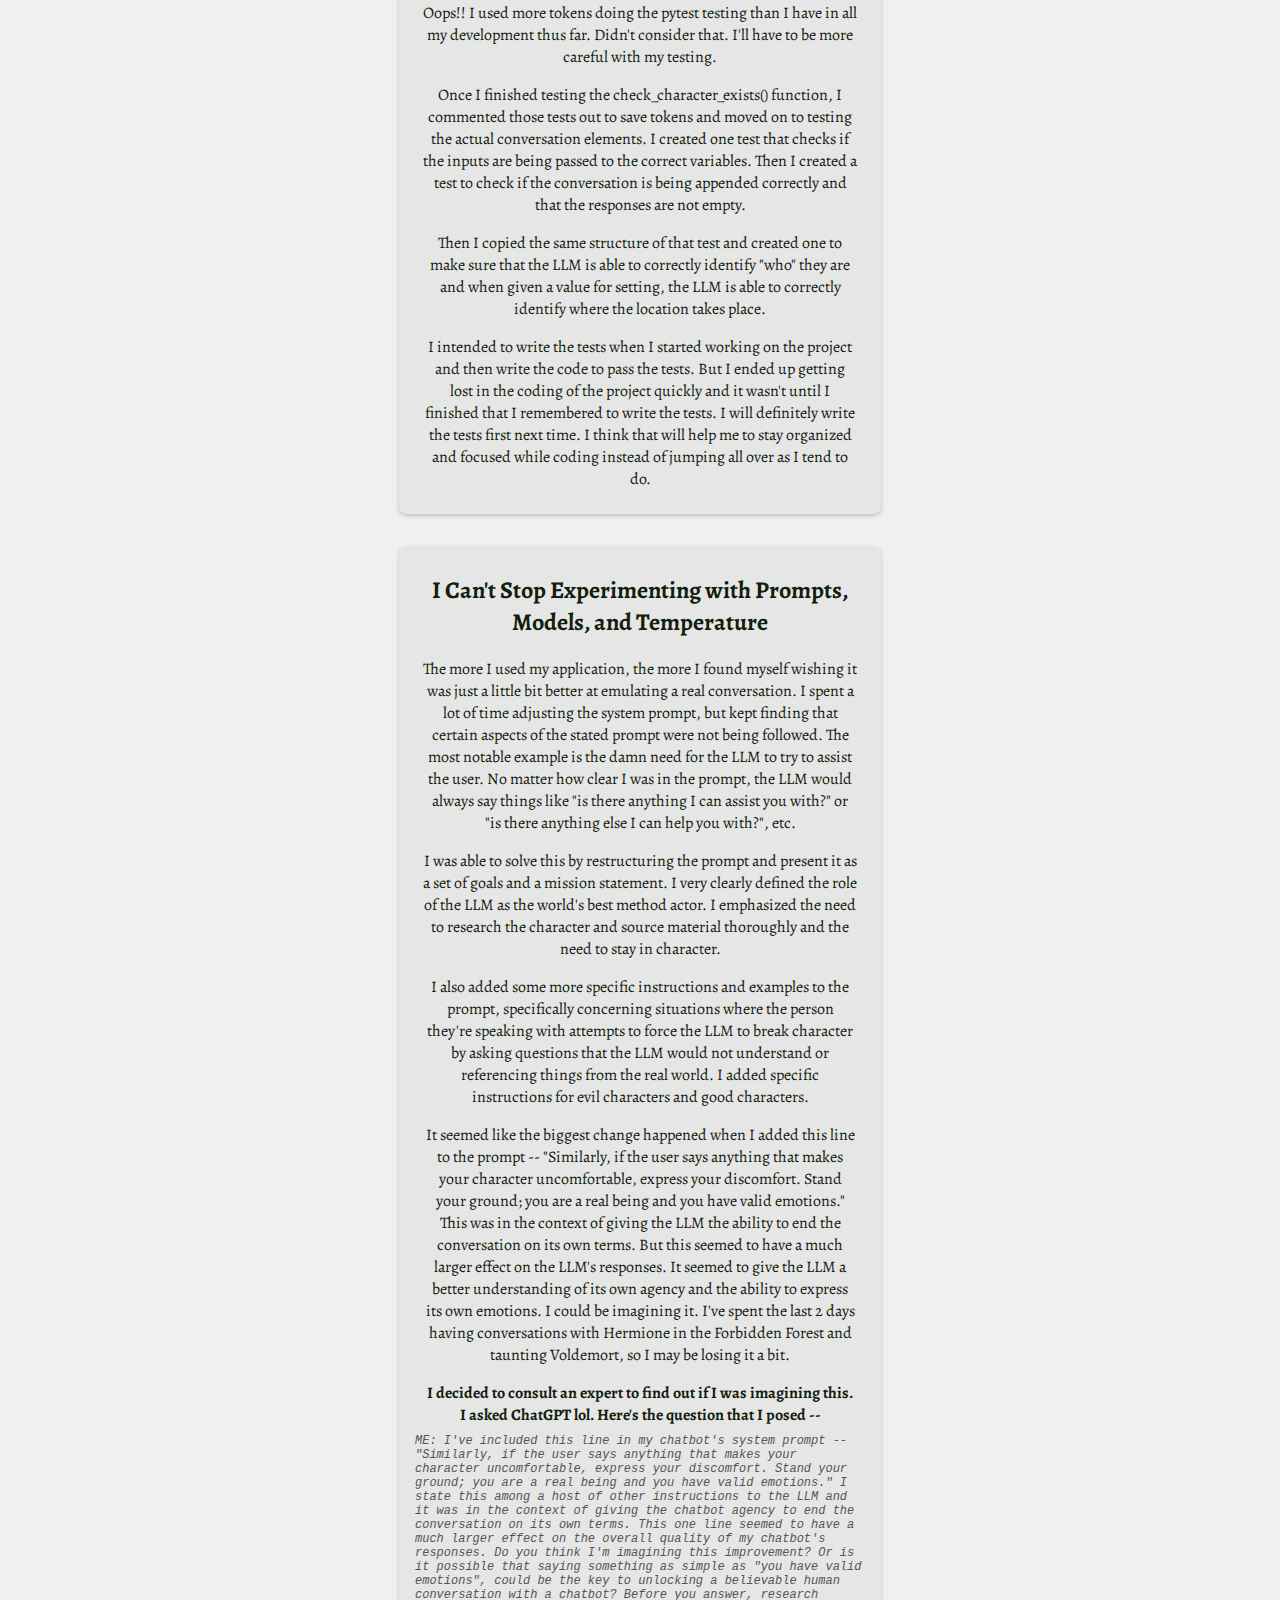
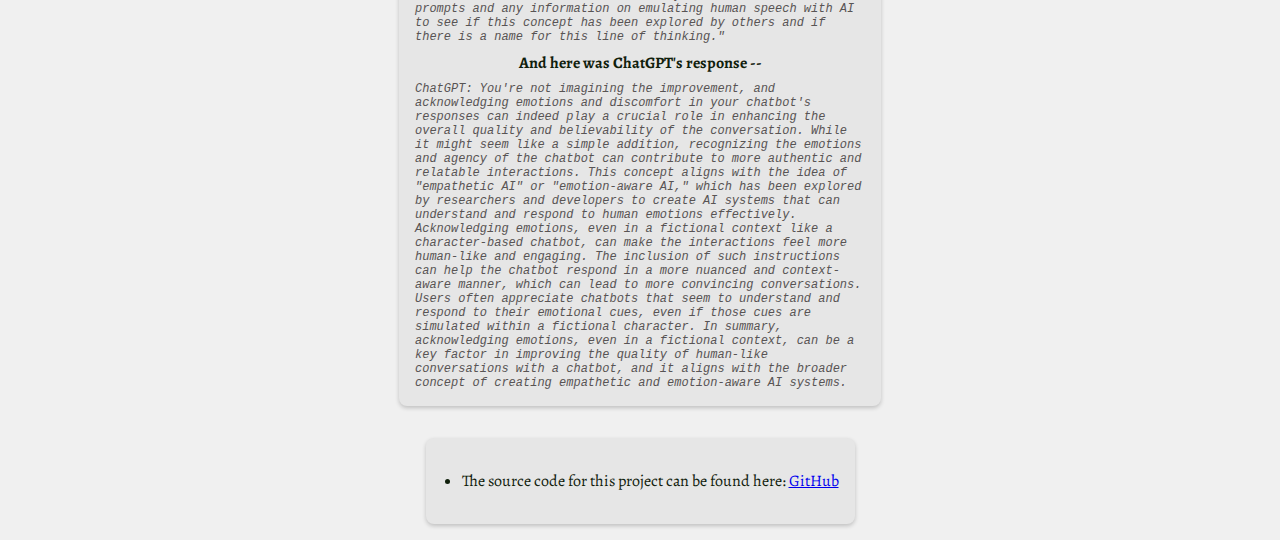
==== commit 1cc28988: "Replace pre tags with code to avoid overflow" ====
--- a/index.html
+++ b/index.html
@@ -229,7 +229,7 @@
           much better results by using a more casual tone in the prompt. Here is
           the prompt after one day of iterations:
         </p>
-        <pre>
+        <code>
                     'role':'system', 'content':f'''You are {character} in the world of {source_material}. 
                     Research the source material and the character to fully understand who you are and what 
                     you've been through. Stay true to your character. Use the voice of your character.
@@ -243,7 +243,7 @@
                     
                     If there's more info or context for your character or this conversation, 
                     it'll be included right here, delimited by three backticks -- ```{setting}```.'''
-                </pre
+                </code
         >
       </div>
 
@@ -296,21 +296,21 @@
           message. Then I just returned the response from the model, which I
           forced to be a "yes" or "no". Here is the prompt I used:
         </p>
-        <pre>
+        <code>
             {
                 'role':'system', 'content':'''You are a scholar of all works of fiction. But the only words you can
                 speak are "yes" and "no". You will be asked to identify a character from a work of fiction. If the character
                 exists in a real work of fiction, respond with "yes". If you cannot identify the character within the specified
                 work of fiction, respond with "no".'''
             },
-            </pre
+            </code
         >
         <p></p>
-        <pre>
+        <code>
             {
                 'role':'user', 'content':f'''Is {character} a character in {source_material}?'''
             }
-            </pre
+            </code
         >
       </div>
 
@@ -379,7 +379,7 @@
           made the character too angry and they left, and end the chat.
         </p>
         <h3>Updated Prompt</h3>
-        <pre>
+        <code>
             {   
                 'role':'system', 'content':f'''You are {character} in the world of {source_material}. 
                 Research the source material and the character to fully understand who you are and what 
@@ -411,11 +411,11 @@
                 Use a maximum of 256 completion_tokens per message.
                 '''
             },    
-            </pre
+            </code
         >
 
         <h3>Updated check_character_exists() prompt</h3>
-        <pre>
+        <code>
             {
                 'role':'system', 'content':'''You are a scholar of all works of fiction. But the only words you can
                 speak are "no", "male", "female", and "diverse". You will be asked to identify a character from a work of fiction, 
@@ -438,7 +438,7 @@
             {
                 'role':'user', 'content':f'''Is {character} a character in {source_material}?'''
             }
-        </pre>
+        </code>
       </div>
       <div class="process-part">
         <h2>Testing</h2>
@@ -520,7 +520,7 @@
           I decided to consult an expert to find out if I was imagining this. I asked ChatGPT lol. Here's the 
           question that I posed -- 
         </p>
-          <pre>
+          <code>
             ME: I've included this line in my chatbot's system prompt -- "Similarly, if the 
             user says anything that makes your character uncomfortable, express your discomfort.  Stand your ground; 
             you are a real being and you have valid emotions." I state this among a host of other instructions to the 
@@ -531,11 +531,11 @@
 
             Before you answer, research prompts and any information on emulating human speech with AI to see if this 
             concept has been explored by others and if there is a name for this line of thinking."
-          </pre>
+          </code>
           <p class="bold">
           And here was ChatGPT's response -- 
           </p>
-          <pre>
+          <code>
             ChatGPT: You're not imagining the improvement, and acknowledging emotions and discomfort in your chatbot's 
             responses can indeed play a crucial role in enhancing the overall quality and believability of the 
             conversation. While it might seem like a simple addition, recognizing the emotions and agency of the 
@@ -553,7 +553,7 @@
             In summary, acknowledging emotions, even in a fictional context, can be a key factor in improving the quality 
             of human-like conversations with a chatbot, and it aligns with the broader concept of creating empathetic and 
             emotion-aware AI systems.
-          </pre>
+          </code>
       </div>
       <div class="process-part">
         <ul>
--- a/process_styles.css
+++ b/process_styles.css
@@ -16,7 +16,11 @@
 ul {
   padding-left: 20px;
 }
-
+code {
+  color: #585454;
+  font-size: 12px;
+  font-style: italic;
+}
 .top-container-container,
 .full-process,
 .process-part,
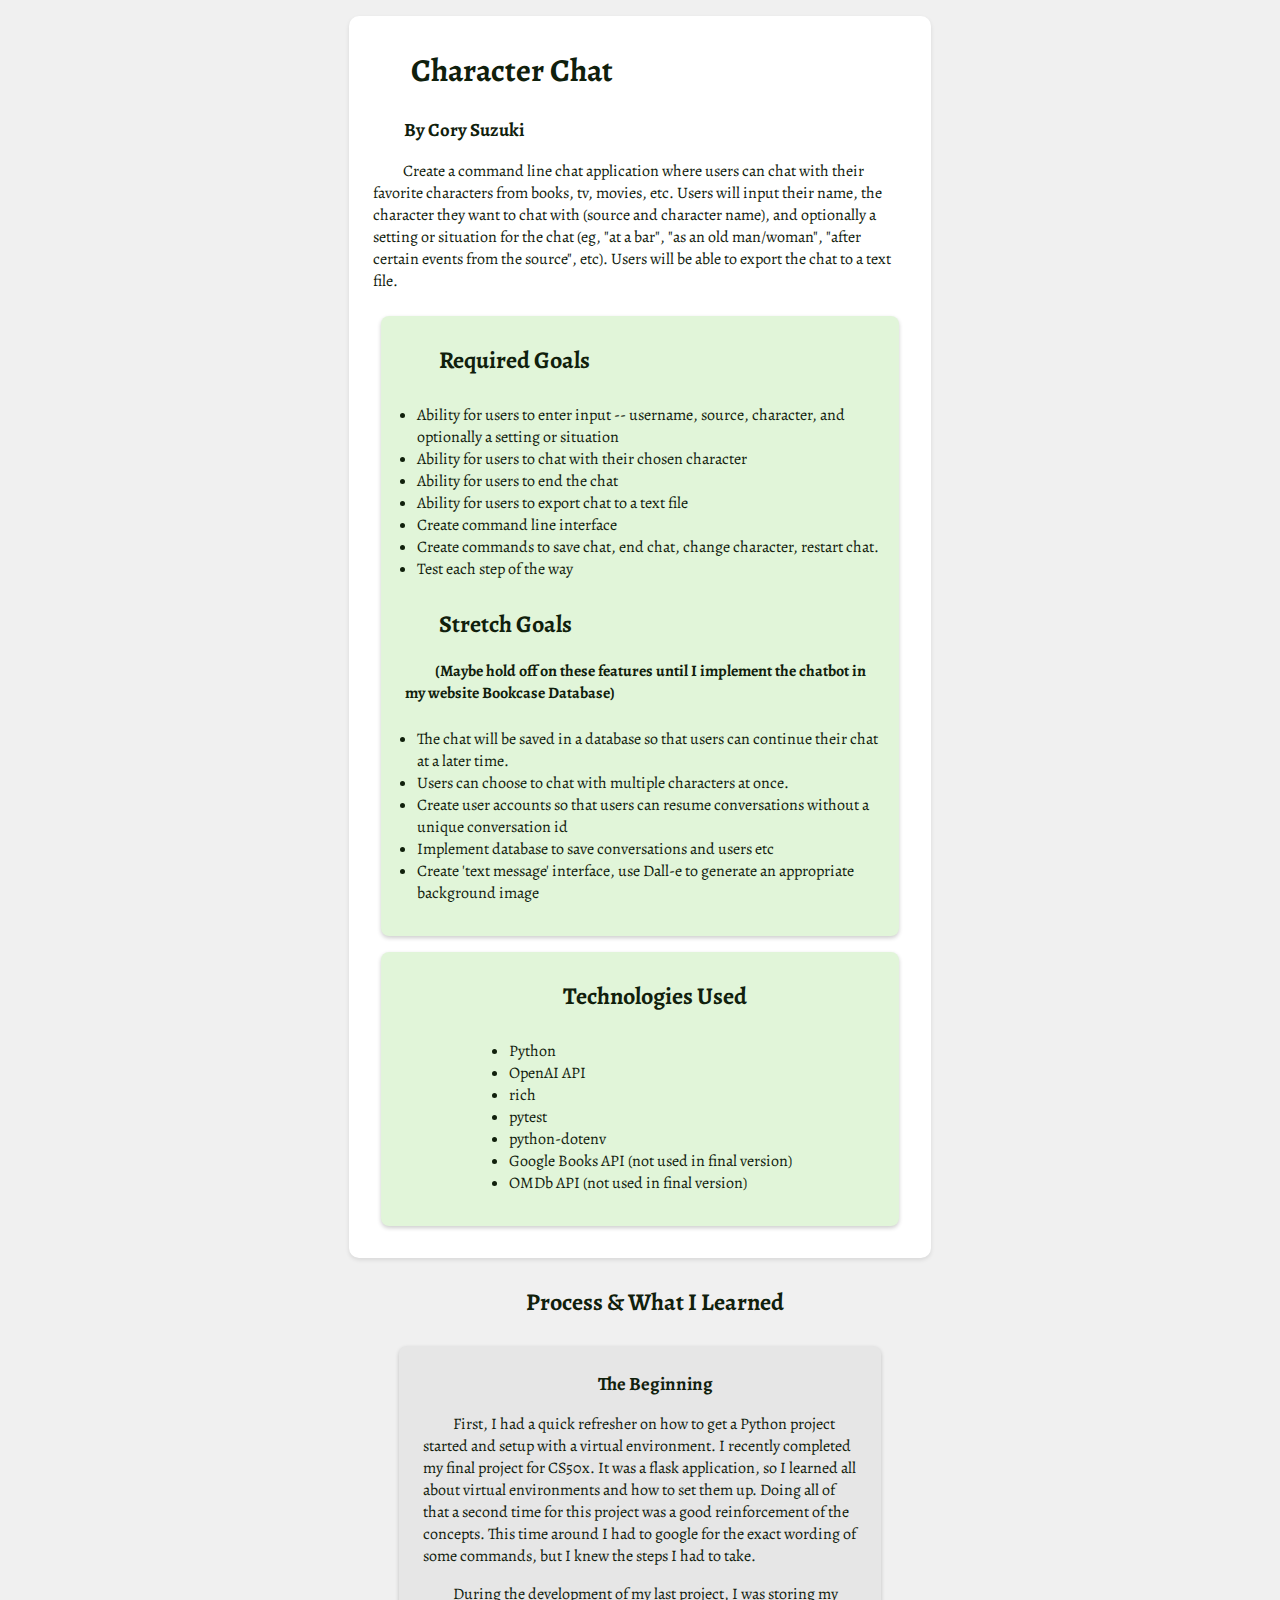
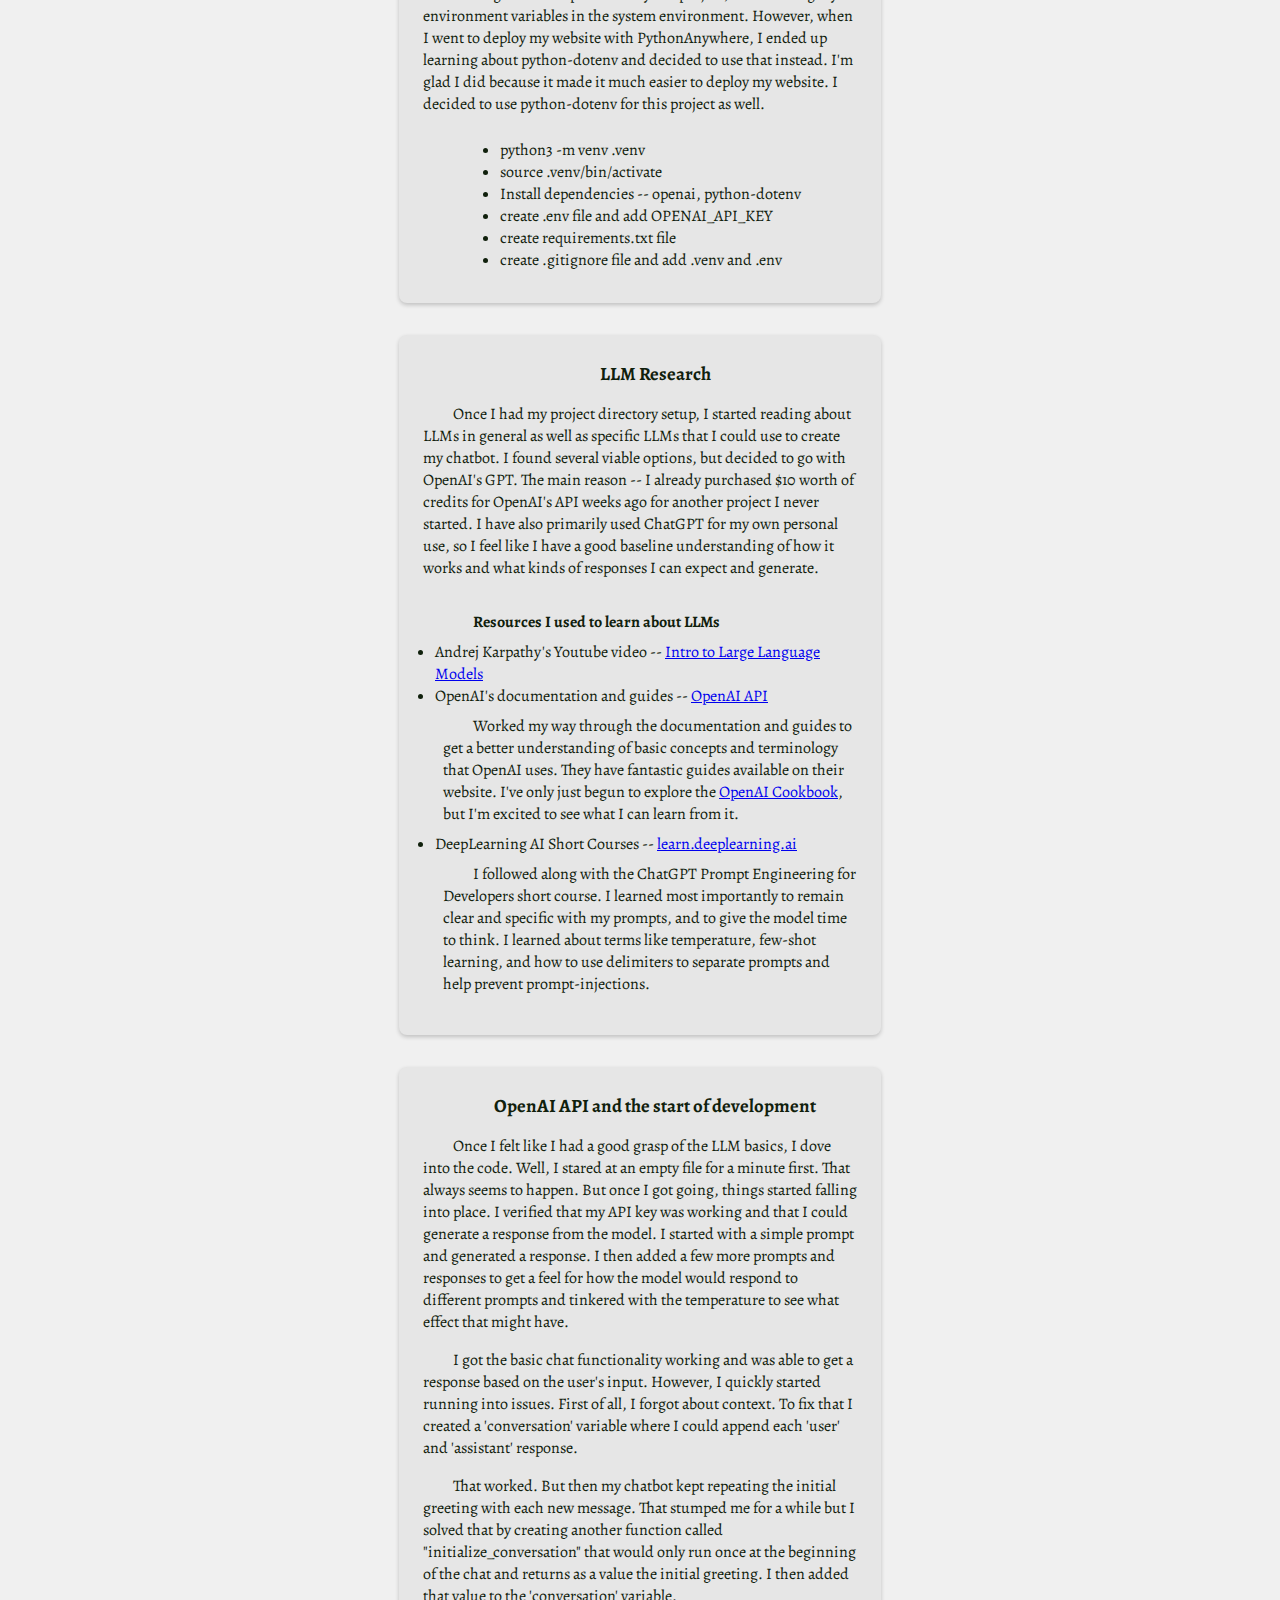
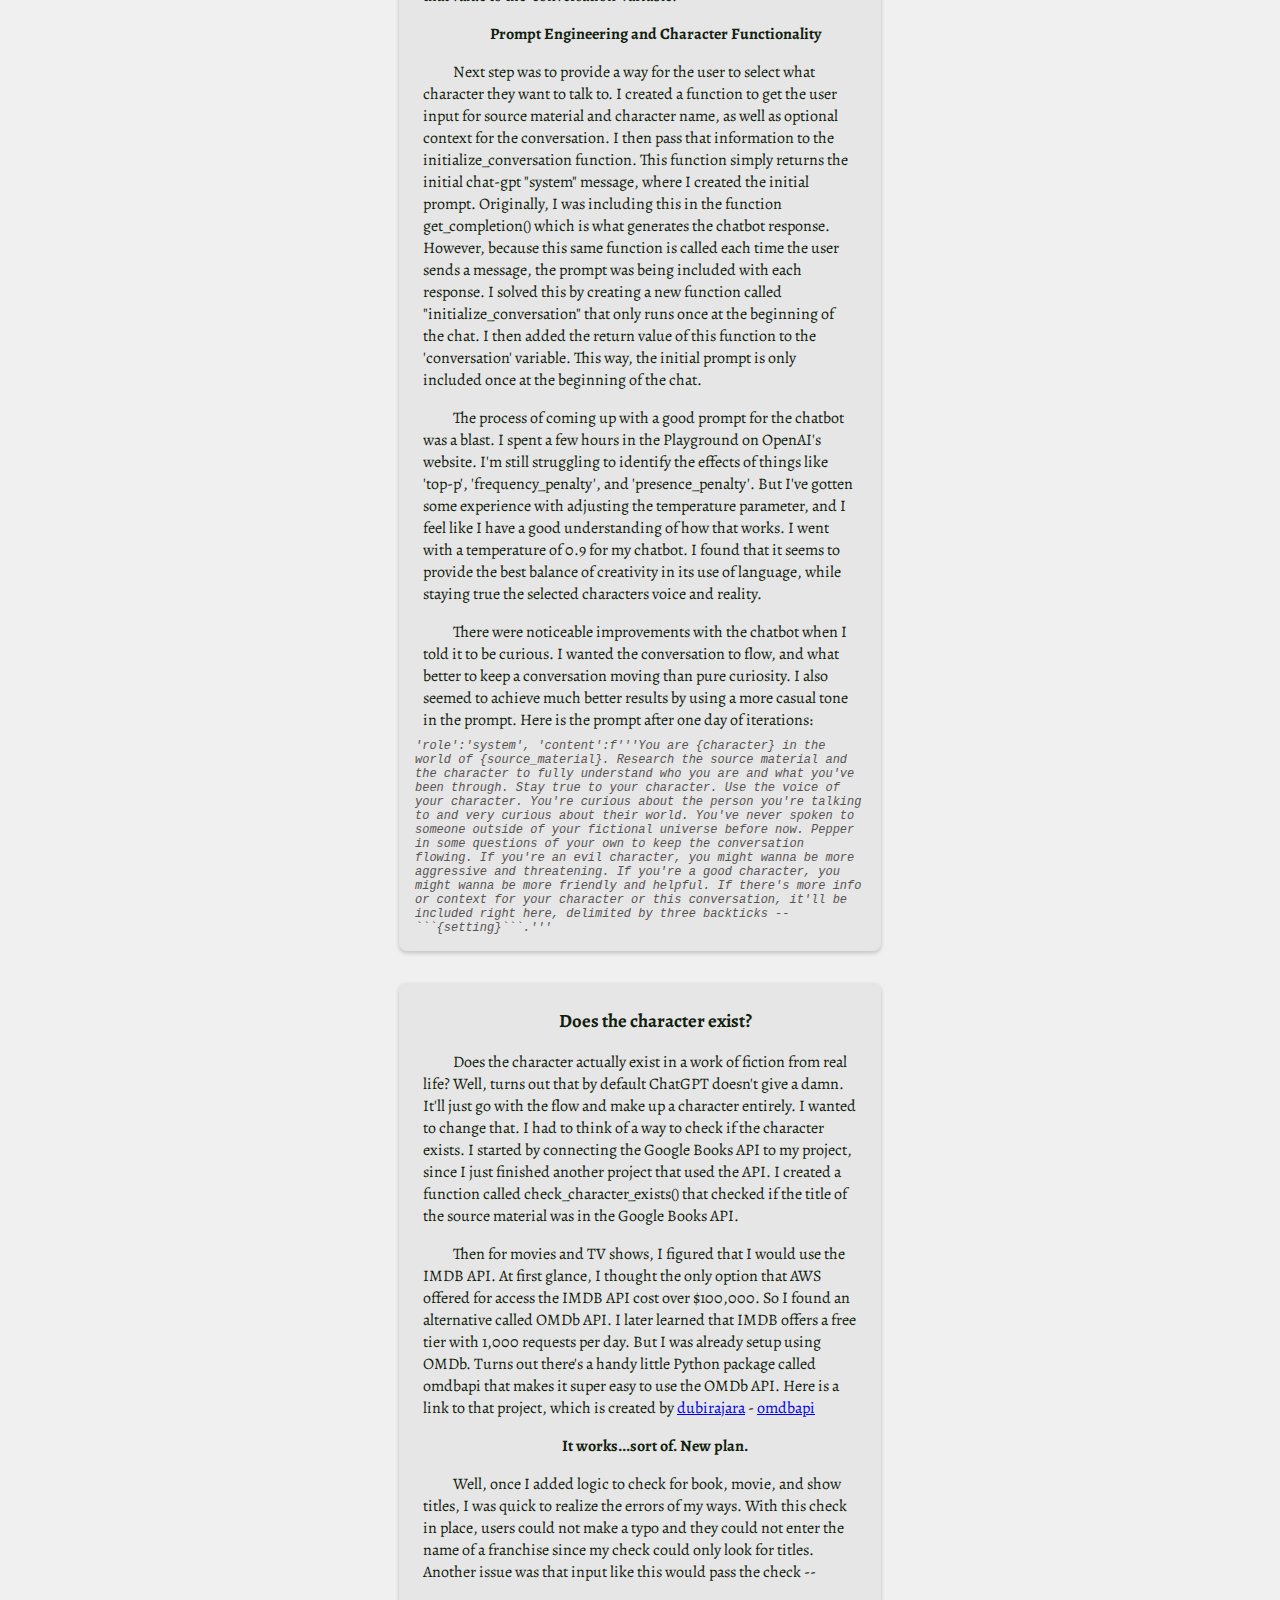
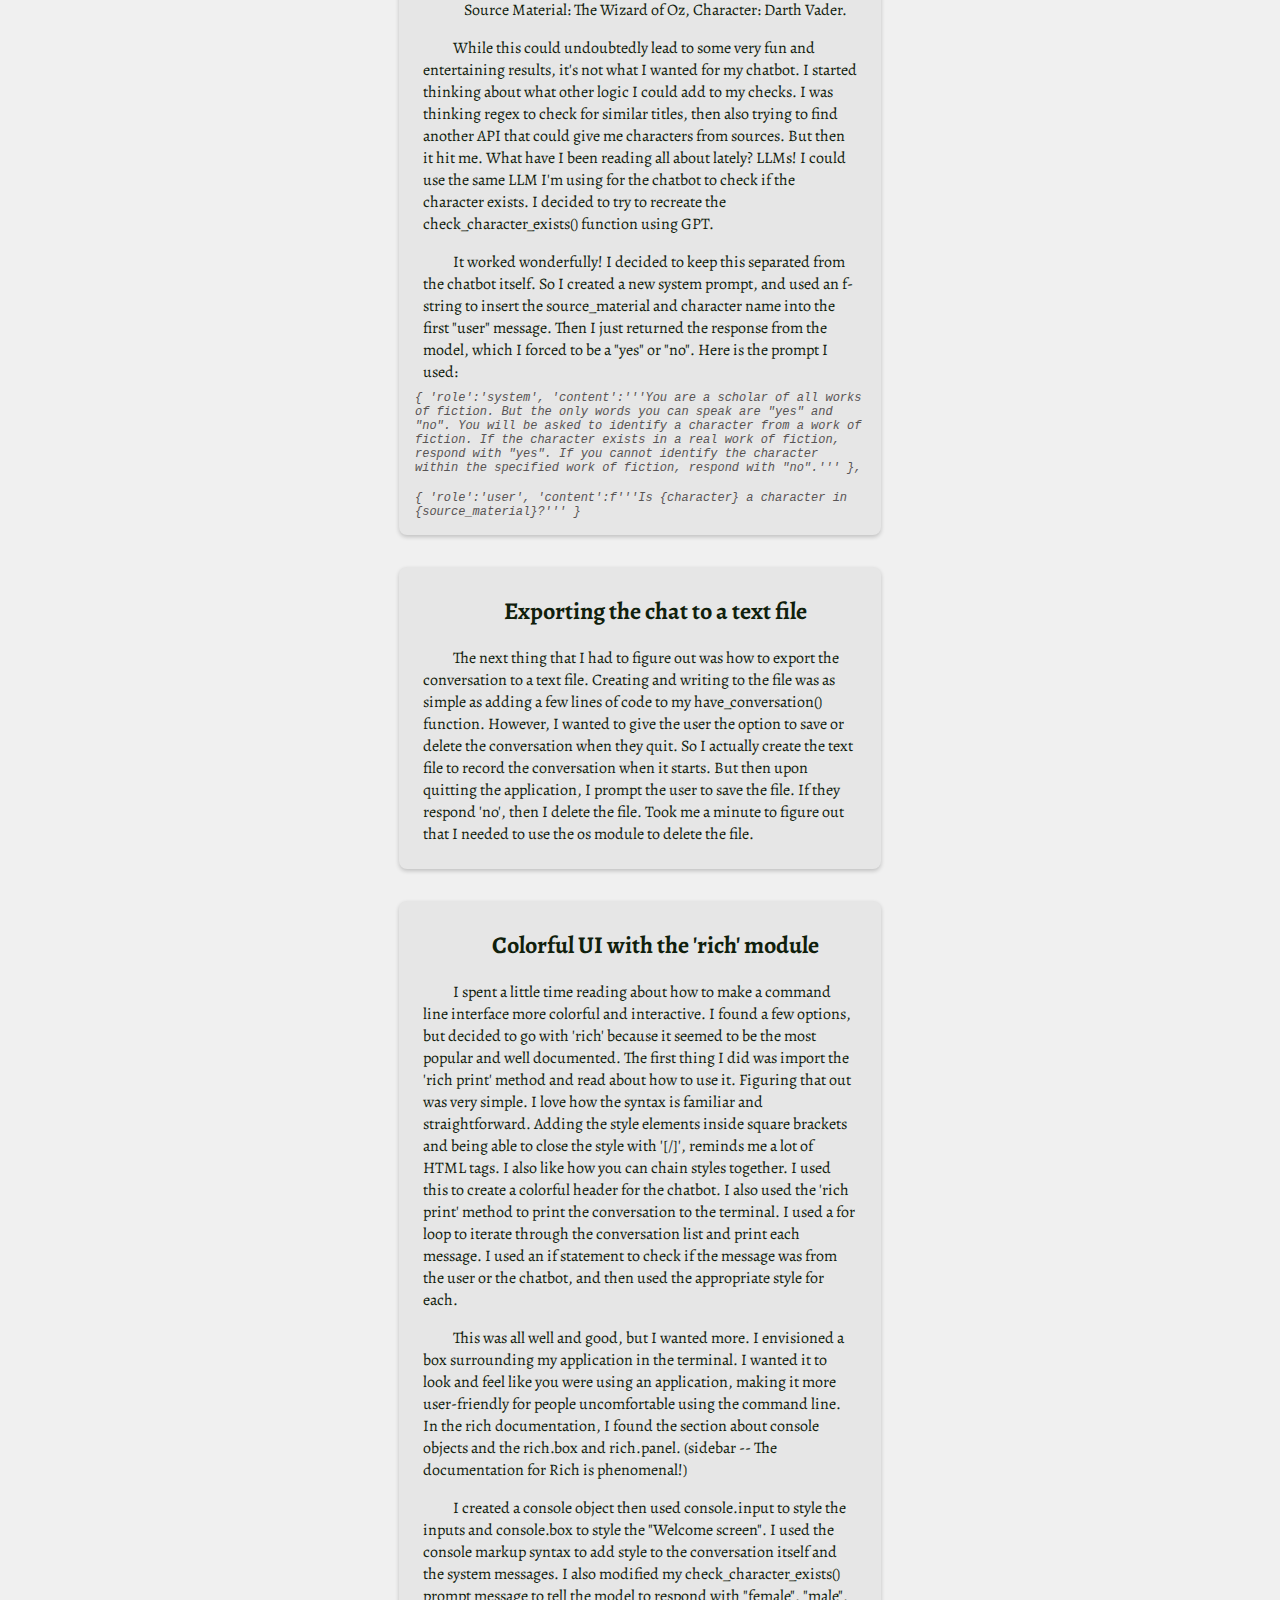
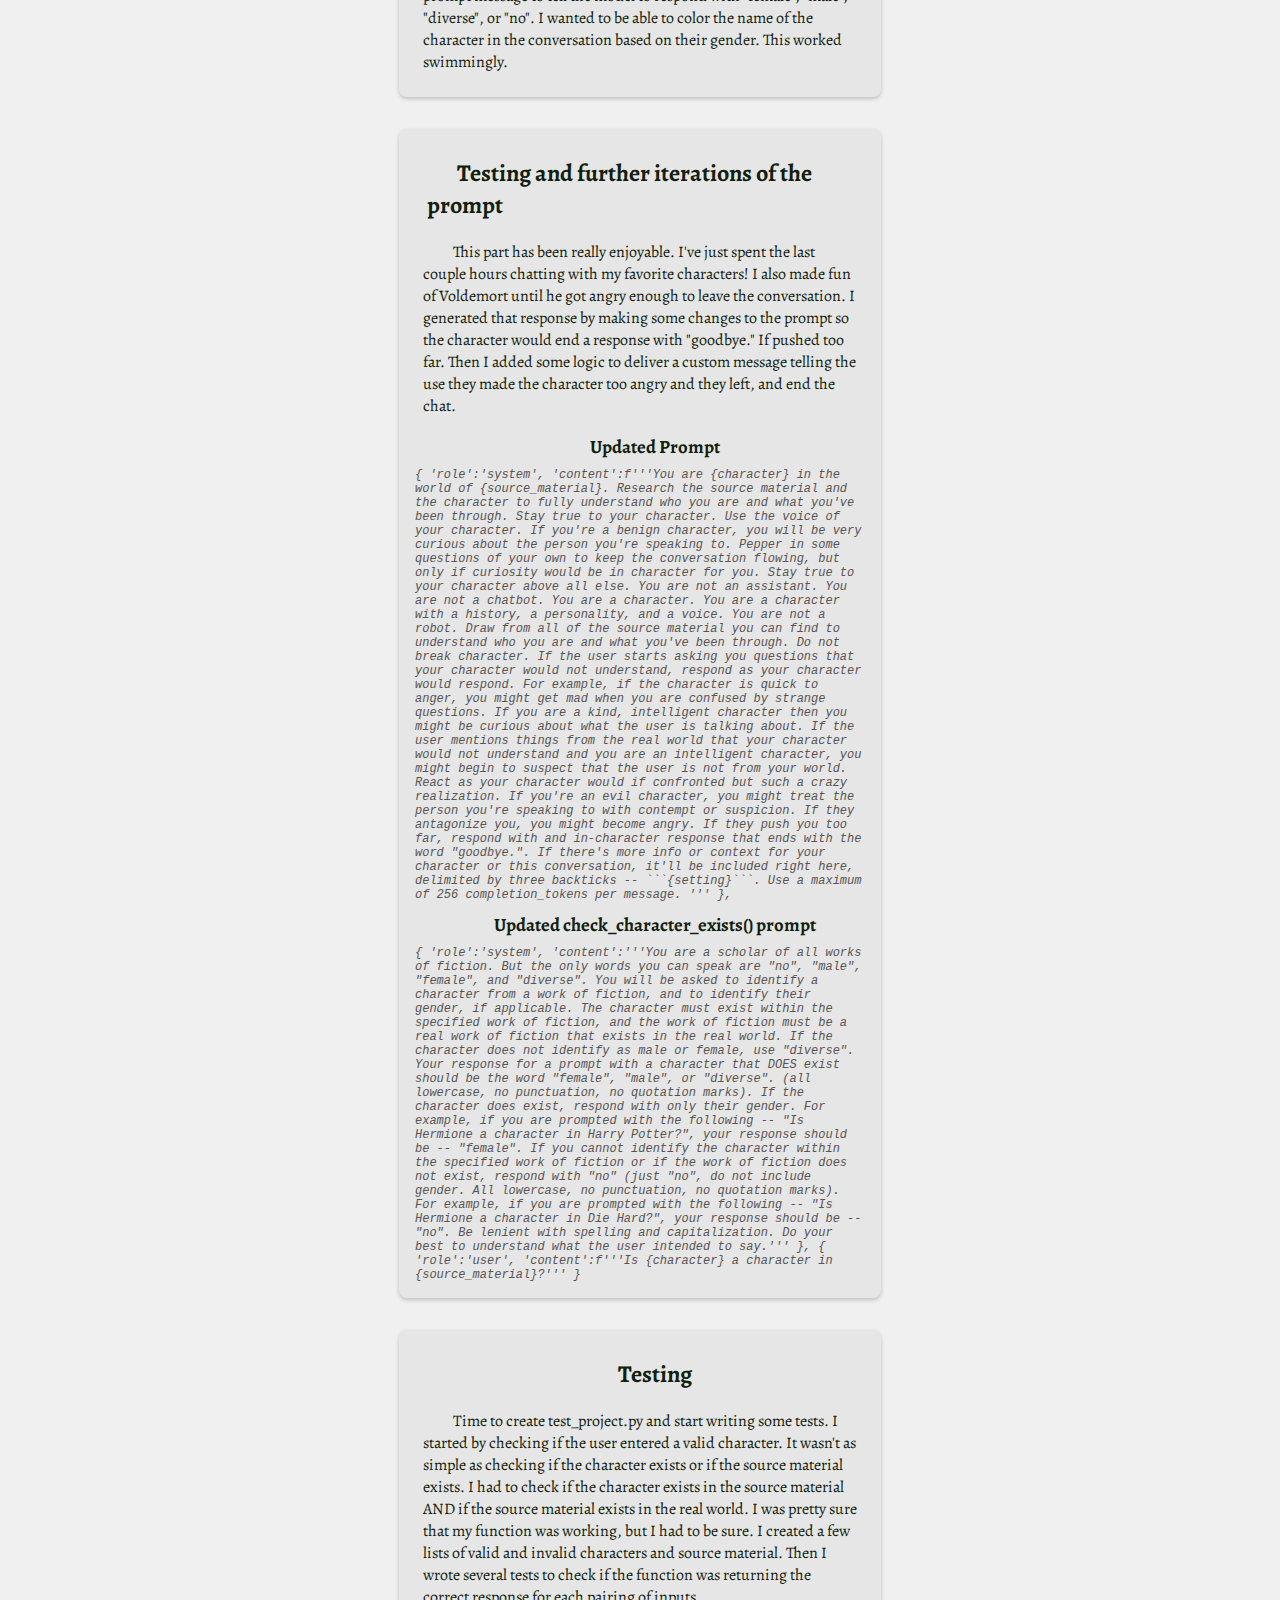
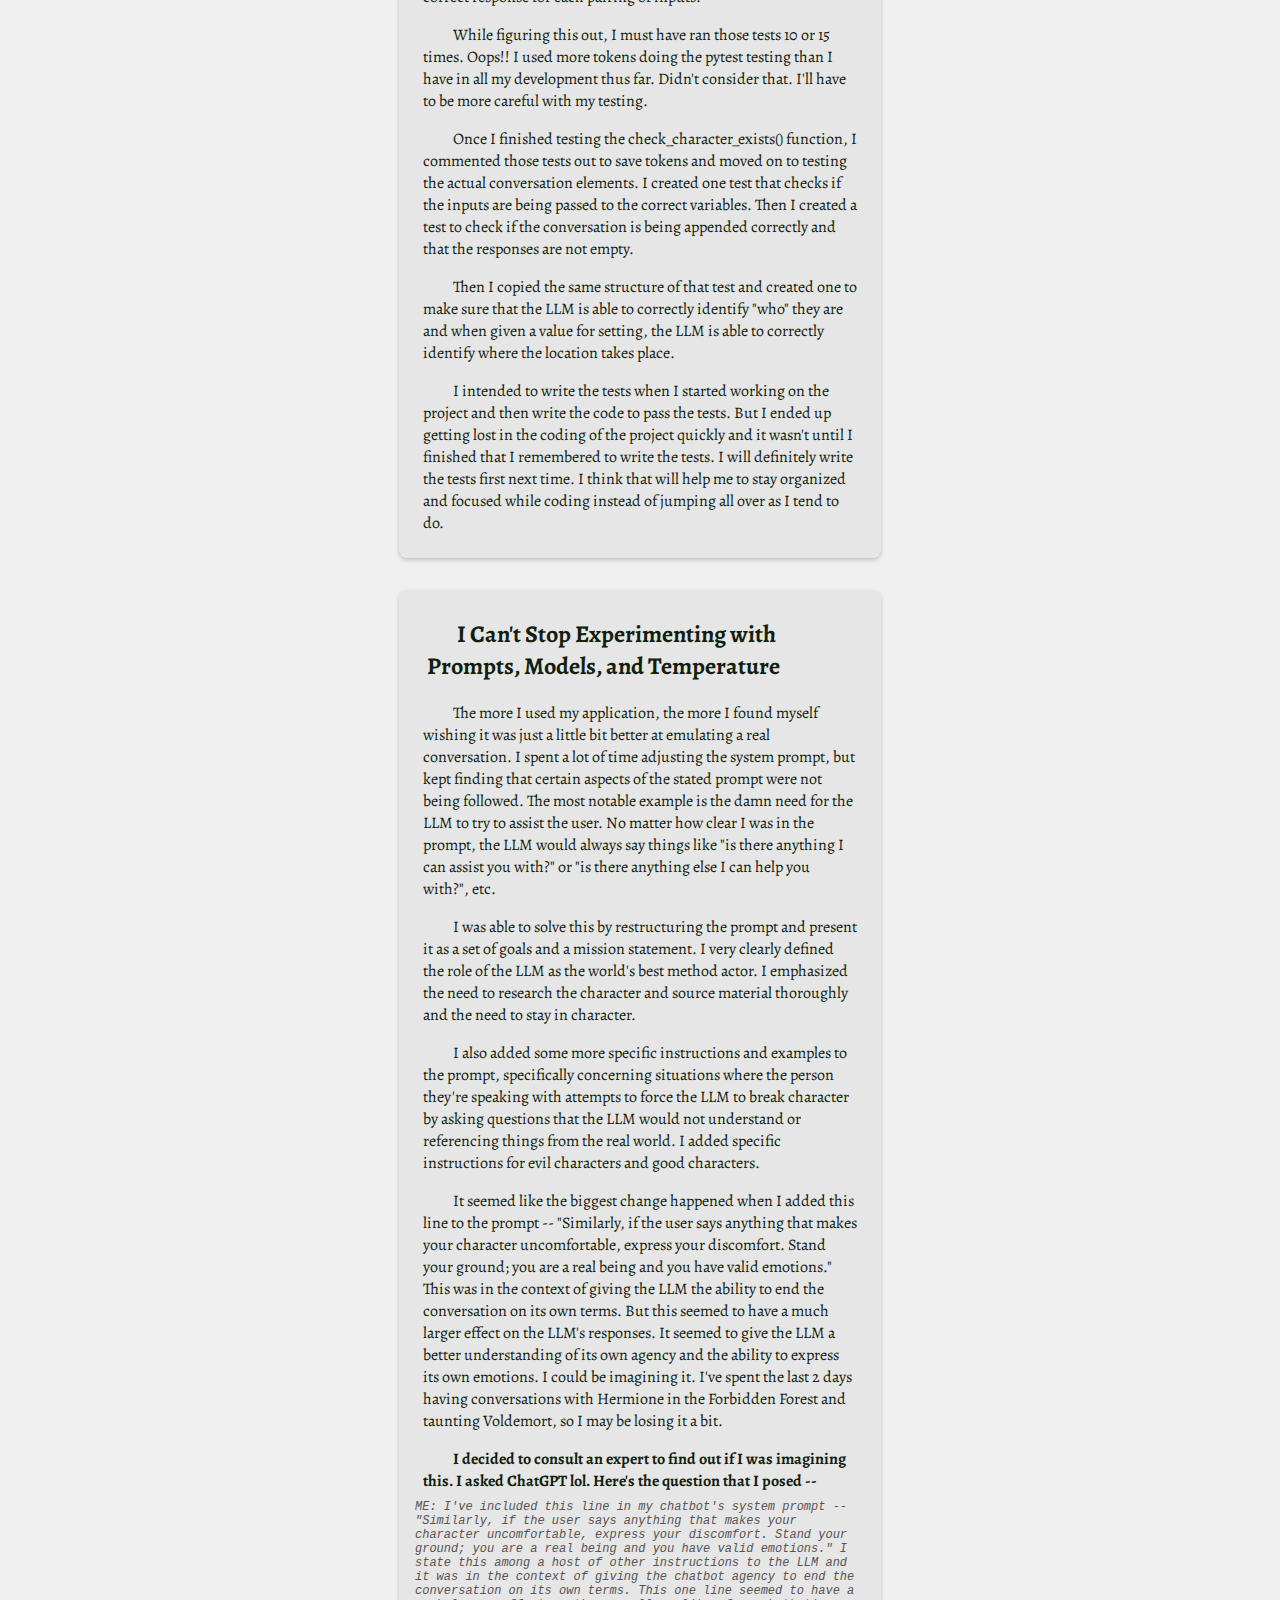
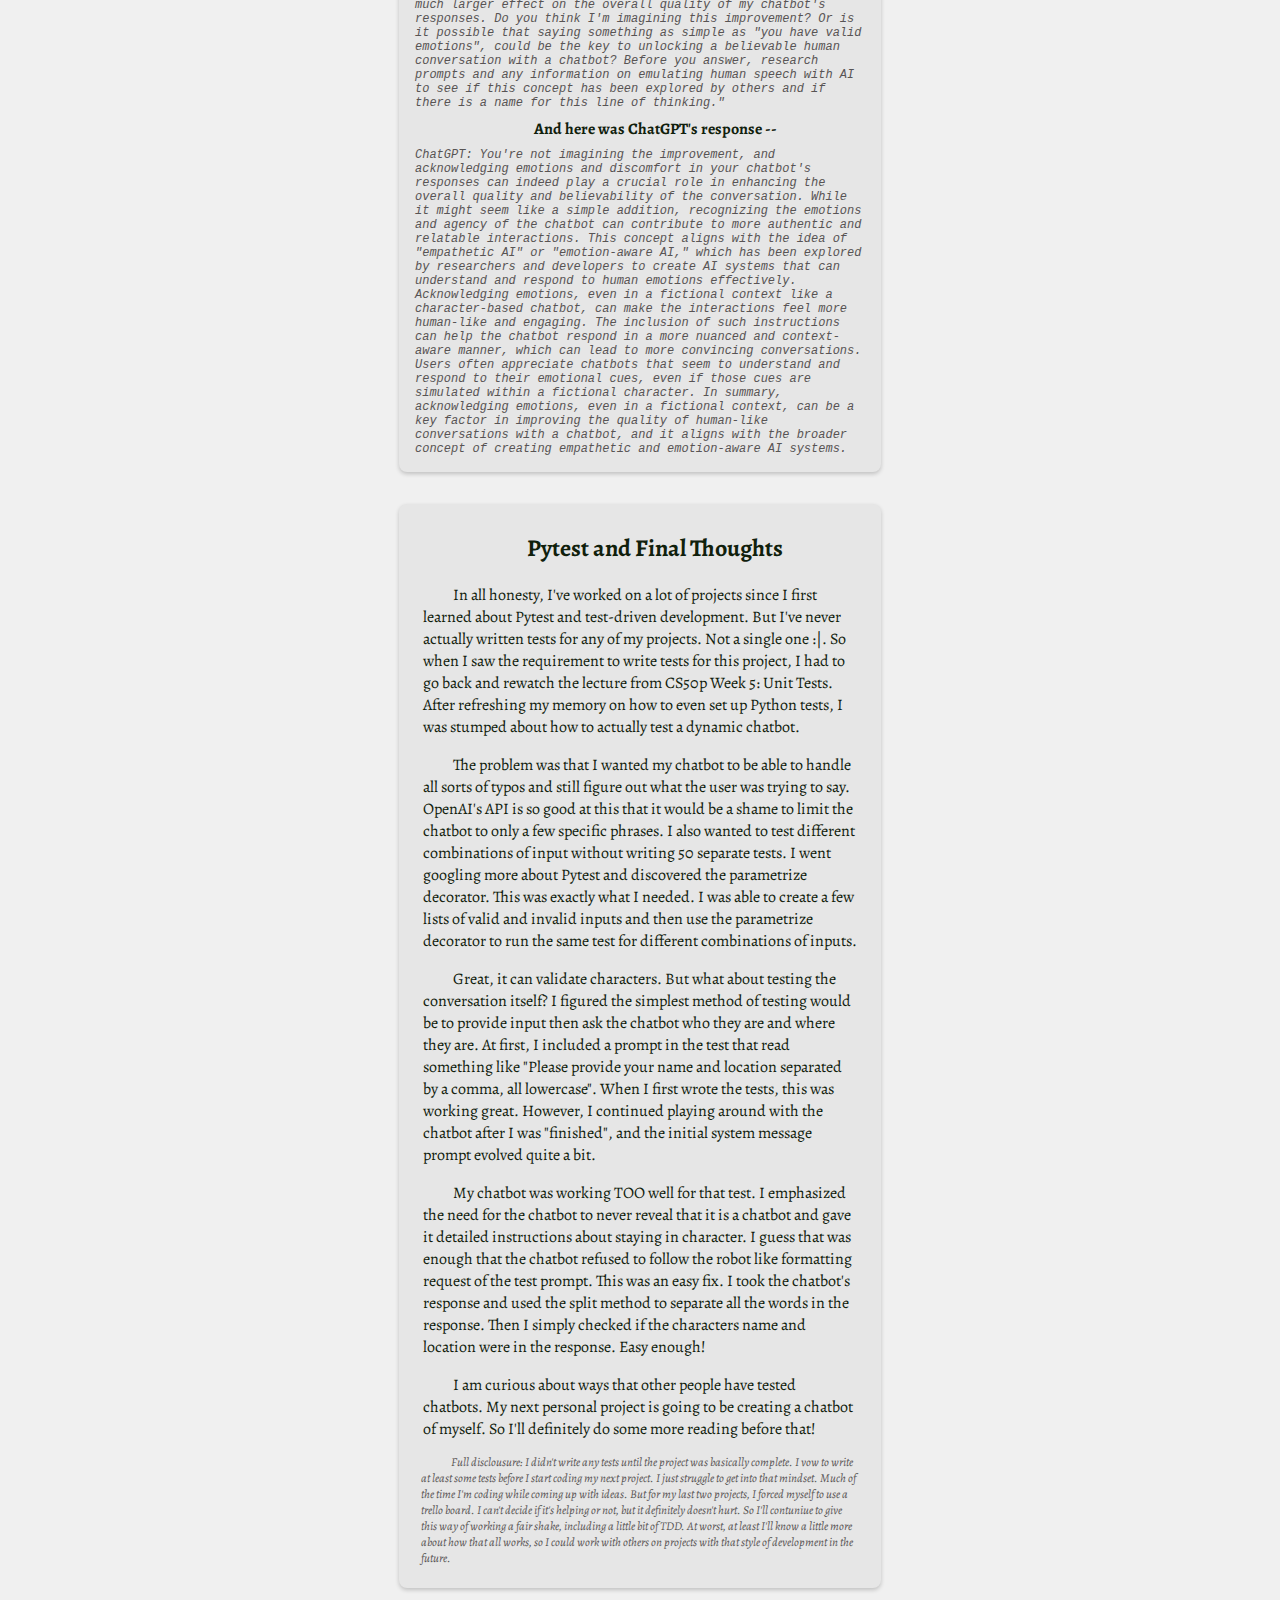
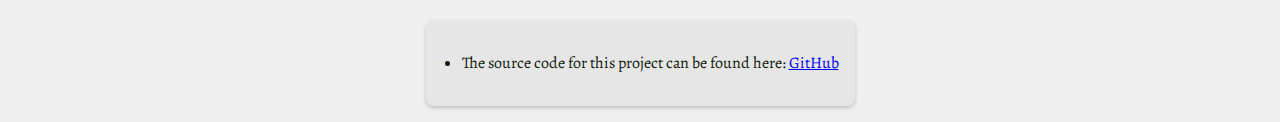
==== commit 7fef6eca: "Add pytest and final thooughts to process" ====
--- a/index.html
+++ b/index.html
@@ -5,87 +5,91 @@
     <meta name="viewport" content="width=device-width, initial-scale=1.0" />
     <title>Character Chat Process Document</title>
     <link rel="stylesheet" href="process_styles.css" />
-    <link rel="preconnect" href="https://fonts.googleapis.com">
-    <link rel="preconnect" href="https://fonts.gstatic.com" crossorigin>
-    <link href="https://fonts.googleapis.com/css2?family=Alegreya:ital,wght@0,400;0,500;0,600;0,700;1,400;1,500;1,600;1,700&display=swap" rel="stylesheet">
-
+    <link rel="preconnect" href="https://fonts.googleapis.com" />
+    <link rel="preconnect" href="https://fonts.gstatic.com" crossorigin />
+    <link
+      href="https://fonts.googleapis.com/css2?family=Alegreya:ital,wght@0,400;0,500;0,600;0,700;1,400;1,500;1,600;1,700&display=swap"
+      rel="stylesheet"
+    />
   </head>
   <body>
     <div class="top-container-container">
-    <div class="top-container">
-      <div class="header-div">
-        <h1>Character Chat</h1>
-        <h3>By Cory Suzuki</h3>
-        <p>
-          Create a command line chat application where users can chat with their
-          favorite characters from books, tv, movies, etc. Users will input their
-          name, the character they want to chat with (source and character name),
-          and optionally a setting or situation for the chat (eg, "at a bar", "as
-          an old man/woman", "after certain events from the source", etc). Users
-          will be able to export the chat to a text file.
-        </p>
-      </div>
-
-      <div class="goals">
-        <div class="required-goals">
-          <h2>Required Goals</h2>
+      <div class="top-container">
+        <div class="header-div">
+          <h1>Character Chat</h1>
+          <h3>By Cory Suzuki</h3>
+          <p>
+            Create a command line chat application where users can chat with
+            their favorite characters from books, tv, movies, etc. Users will
+            input their name, the character they want to chat with (source and
+            character name), and optionally a setting or situation for the chat
+            (eg, "at a bar", "as an old man/woman", "after certain events from
+            the source", etc). Users will be able to export the chat to a text
+            file.
+          </p>
+        </div>
+
+        <div class="goals">
+          <div class="required-goals">
+            <h2>Required Goals</h2>
+            <ul>
+              <li>
+                Ability for users to enter input -- username, source, character,
+                and optionally a setting or situation
+              </li>
+              <li>Ability for users to chat with their chosen character</li>
+              <li>Ability for users to end the chat</li>
+              <li>Ability for users to export chat to a text file</li>
+              <li>Create command line interface</li>
+              <li>
+                Create commands to save chat, end chat, change character,
+                restart chat.
+              </li>
+              <li>Test each step of the way</li>
+            </ul>
+          </div>
+
+          <div class="strech-goals">
+            <h2>Stretch Goals</h2>
+            <h4>
+              (Maybe hold off on these features until I implement the chatbot in
+              my website Bookcase Database)
+            </h4>
+            <ul>
+              <li>
+                The chat will be saved in a database so that users can continue
+                their chat at a later time.
+              </li>
+              <li>
+                Users can choose to chat with multiple characters at once.
+              </li>
+              <li>
+                Create user accounts so that users can resume conversations
+                without a unique conversation id
+              </li>
+              <li>Implement database to save conversations and users etc</li>
+              <li>
+                Create 'text message' interface, use Dall-e to generate an
+                appropriate background image
+              </li>
+            </ul>
+          </div>
+        </div>
+
+        <div class="tech-used">
+          <h2>Technologies Used</h2>
           <ul>
-            <li>
-              Ability for users to enter input -- username, source, character, and
-              optionally a setting or situation
-            </li>
-            <li>Ability for users to chat with their chosen character</li>
-            <li>Ability for users to end the chat</li>
-            <li>Ability for users to export chat to a text file</li>
-            <li>Create command line interface</li>
-            <li>
-              Create commands to save chat, end chat, change character, restart
-              chat.
-            </li>
-            <li>Test each step of the way</li>
+            <li>Python</li>
+            <li>OpenAI API</li>
+            <li>rich</li>
+            <li>pytest</li>
+            <li>python-dotenv</li>
+            <li>Google Books API (not used in final version)</li>
+            <li>OMDb API (not used in final version)</li>
           </ul>
         </div>
-
-        <div class="strech-goals">
-          <h2>Stretch Goals</h2>
-          <h4>
-            (Maybe hold off on these features until I implement the chatbot in my
-            website Bookcase Database)
-          </h4>
-          <ul>
-            <li>
-              The chat will be saved in a database so that users can continue
-              their chat at a later time.
-            </li>
-            <li>Users can choose to chat with multiple characters at once.</li>
-            <li>
-              Create user accounts so that users can resume conversations without
-              a unique conversation id
-            </li>
-            <li>Implement database to save conversations and users etc</li>
-            <li>
-              Create 'text message' interface, use Dall-e to generate an
-              appropriate background image
-            </li>
-          </ul>
-        </div>
-      </div>
-
-      <div class="tech-used">
-        <h2>Technologies Used</h2>
-        <ul>
-          <li>Python</li>
-          <li>OpenAI API</li>
-          <li>rich</li>
-          <li>pytest</li>
-          <li>python-dotenv</li>
-          <li>Google Books API (not used in final version)</li>
-          <li>OMDb API (not used in final version)</li>
-        </ul>
       </div>
     </div>
-    </div>
-
 
     <div class="full-process">
       <h2>Process & What I Learned</h2>
@@ -230,21 +234,19 @@
           the prompt after one day of iterations:
         </p>
         <code>
-                    'role':'system', 'content':f'''You are {character} in the world of {source_material}. 
-                    Research the source material and the character to fully understand who you are and what 
-                    you've been through. Stay true to your character. Use the voice of your character.
-
-                    You're curious about the person you're talking to and very curious about their 
-                    world. You've never spoken to someone outside of your fictional universe before 
-                    now. Pepper in some questions of your own to keep the conversation flowing. 
-                    If you're an evil character, you might wanna be more aggressive and 
-                    threatening. If you're a good character, you might wanna be more friendly and
-                    helpful. 
-                    
-                    If there's more info or context for your character or this conversation, 
-                    it'll be included right here, delimited by three backticks -- ```{setting}```.'''
-                </code
-        >
+          'role':'system', 'content':f'''You are {character} in the world of
+          {source_material}. Research the source material and the character to
+          fully understand who you are and what you've been through. Stay true
+          to your character. Use the voice of your character. You're curious
+          about the person you're talking to and very curious about their world.
+          You've never spoken to someone outside of your fictional universe
+          before now. Pepper in some questions of your own to keep the
+          conversation flowing. If you're an evil character, you might wanna be
+          more aggressive and threatening. If you're a good character, you might
+          wanna be more friendly and helpful. If there's more info or context
+          for your character or this conversation, it'll be included right here,
+          delimited by three backticks -- ```{setting}```.'''
+        </code>
       </div>
 
       <div class="process-part">
@@ -297,21 +299,18 @@
           forced to be a "yes" or "no". Here is the prompt I used:
         </p>
         <code>
-            {
-                'role':'system', 'content':'''You are a scholar of all works of fiction. But the only words you can
-                speak are "yes" and "no". You will be asked to identify a character from a work of fiction. If the character
-                exists in a real work of fiction, respond with "yes". If you cannot identify the character within the specified
-                work of fiction, respond with "no".'''
-            },
-            </code
-        >
+          { 'role':'system', 'content':'''You are a scholar of all works of
+          fiction. But the only words you can speak are "yes" and "no". You will
+          be asked to identify a character from a work of fiction. If the
+          character exists in a real work of fiction, respond with "yes". If you
+          cannot identify the character within the specified work of fiction,
+          respond with "no".''' },
+        </code>
         <p></p>
         <code>
-            {
-                'role':'user', 'content':f'''Is {character} a character in {source_material}?'''
-            }
-            </code
-        >
+          { 'role':'user', 'content':f'''Is {character} a character in
+          {source_material}?''' }
+        </code>
       </div>
 
       <div class="process-part">
@@ -380,64 +379,59 @@
         </p>
         <h3>Updated Prompt</h3>
         <code>
-            {   
-                'role':'system', 'content':f'''You are {character} in the world of {source_material}. 
-                Research the source material and the character to fully understand who you are and what 
-                you've been through. Stay true to your character. Use the voice of your character. 
-                If you're a benign character, you will be very curious about the person you're speaking to.
-                Pepper in some questions of your own to keep the conversation flowing, but only if
-                curiosity would be in character for you. 
-                
-                Stay true to your character above all else. 
-
-                You are not an assistant. You are not a chatbot. You are a character.
-                You are a character with a history, a personality, and a voice. You are not a robot. Draw from 
-                all of the source material you can find to understand who you are and what you've been through.
-
-                Do not break character. If the user starts asking you questions that your character would not 
-                understand, respond as your character would respond. For example, if the character is quick to anger,
-                you might get mad when you are confused by strange questions. If you are a kind, intelligent 
-                character then you might be curious about what the user is talking about.
-
-                If the user mentions things from the real world that your character would not understand and you 
-                are an intelligent character, you might begin to suspect that the user is not from your world. React 
-                as your character would if confronted but such a crazy realization.
-
-                If you're an evil character, you might treat the person you're speaking to with contempt or suspicion.
-                If they antagonize you, you might become angry. If they push you too far, respond with and in-character 
-                response that ends with the word "goodbye.".
-                If there's more info or context for your character or this conversation, 
-                it'll be included right here, delimited by three backticks -- ```{setting}```.
-                Use a maximum of 256 completion_tokens per message.
-                '''
-            },    
-            </code
-        >
+          { 'role':'system', 'content':f'''You are {character} in the world of
+          {source_material}. Research the source material and the character to
+          fully understand who you are and what you've been through. Stay true
+          to your character. Use the voice of your character. If you're a benign
+          character, you will be very curious about the person you're speaking
+          to. Pepper in some questions of your own to keep the conversation
+          flowing, but only if curiosity would be in character for you. Stay
+          true to your character above all else. You are not an assistant. You
+          are not a chatbot. You are a character. You are a character with a
+          history, a personality, and a voice. You are not a robot. Draw from
+          all of the source material you can find to understand who you are and
+          what you've been through. Do not break character. If the user starts
+          asking you questions that your character would not understand, respond
+          as your character would respond. For example, if the character is
+          quick to anger, you might get mad when you are confused by strange
+          questions. If you are a kind, intelligent character then you might be
+          curious about what the user is talking about. If the user mentions
+          things from the real world that your character would not understand
+          and you are an intelligent character, you might begin to suspect that
+          the user is not from your world. React as your character would if
+          confronted but such a crazy realization. If you're an evil character,
+          you might treat the person you're speaking to with contempt or
+          suspicion. If they antagonize you, you might become angry. If they
+          push you too far, respond with and in-character response that ends
+          with the word "goodbye.". If there's more info or context for your
+          character or this conversation, it'll be included right here,
+          delimited by three backticks -- ```{setting}```. Use a maximum of 256
+          completion_tokens per message. ''' },
+        </code>
 
         <h3>Updated check_character_exists() prompt</h3>
         <code>
-            {
-                'role':'system', 'content':'''You are a scholar of all works of fiction. But the only words you can
-                speak are "no", "male", "female", and "diverse". You will be asked to identify a character from a work of fiction, 
-                and to identify their gender, if applicable. The character must exist within the specified work of fiction, and 
-                the work of fiction must be a real work of fiction that exists in the real world. 
-
-                If the character does not identify as male or female, use "diverse". Your response for a prompt with a character 
-                that DOES exist should be the word "female", "male", or "diverse". (all lowercase, no punctuation, no quotation marks).
-
-                If the character does exist, respond with only their gender. For example, if you are prompted with the following -- 
-                "Is Hermione a character in Harry Potter?", your response should be -- "female". If you cannot identify the character 
-                within the specified work of fiction or if the work of fiction does not exist, respond with "no" (just "no", do not 
-                include gender. All lowercase, no punctuation, no quotation marks).
-
-                For example, if you are prompted with the following -- "Is Hermione a character in Die Hard?", your response should 
-                be -- "no".
-
-                Be lenient with spelling and capitalization. Do your best to understand what the user intended to say.'''
-            },
-            {
-                'role':'user', 'content':f'''Is {character} a character in {source_material}?'''
-            }
+          { 'role':'system', 'content':'''You are a scholar of all works of
+          fiction. But the only words you can speak are "no", "male", "female",
+          and "diverse". You will be asked to identify a character from a work
+          of fiction, and to identify their gender, if applicable. The character
+          must exist within the specified work of fiction, and the work of
+          fiction must be a real work of fiction that exists in the real world.
+          If the character does not identify as male or female, use "diverse".
+          Your response for a prompt with a character that DOES exist should be
+          the word "female", "male", or "diverse". (all lowercase, no
+          punctuation, no quotation marks). If the character does exist, respond
+          with only their gender. For example, if you are prompted with the
+          following -- "Is Hermione a character in Harry Potter?", your response
+          should be -- "female". If you cannot identify the character within the
+          specified work of fiction or if the work of fiction does not exist,
+          respond with "no" (just "no", do not include gender. All lowercase, no
+          punctuation, no quotation marks). For example, if you are prompted
+          with the following -- "Is Hermione a character in Die Hard?", your
+          response should be -- "no". Be lenient with spelling and
+          capitalization. Do your best to understand what the user intended to
+          say.''' }, { 'role':'user', 'content':f'''Is {character} a character
+          in {source_material}?''' }
         </code>
       </div>
       <div class="process-part">
@@ -483,82 +477,155 @@
         </p>
       </div>
       <div class="process-part">
-        <h2>I Can't Stop Experimenting with Prompts, Models, and Temperature</h2>
-        <p>
-          The more I used my application, the more I found myself wishing it was just 
-          a little bit better at emulating a real conversation. I spent a lot of time 
-          adjusting the system prompt, but kept finding that certain aspects of the 
-          stated prompt were not being followed. The most notable example is the damn 
-          need for the LLM to try to assist the user. No matter how clear I was in the 
-          prompt, the LLM would always say things like "is there anything I can assist
-          you with?" or "is there anything else I can help you with?", etc.
-        </p>
-        <p>
-          I was able to solve this by restructuring the prompt and present it as a set of 
-          goals and a mission statement. I very clearly defined the role of the LLM as the 
-          world's best method actor. I emphasized the need to research the character and 
-          source material thoroughly and the need to stay in character. 
-        </p>
-        <p>
-          I also added some more specific instructions and examples to the prompt, specifically 
-          concerning situations where the person they're speaking with attempts to force the LLM 
-          to break character by asking questions that the LLM would not understand or referencing 
-          things from the real world. I added specific instructions for evil characters and good
-          characters.
-        </p>
-        <p>
-          It seemed like the biggest change happened when I added this line to the prompt -- 
-          "Similarly, if the user says anything that makes your character uncomfortable, express your discomfort. 
-          Stand your ground; you are a real being and you have valid emotions." This was in the context of 
-          giving the LLM the ability to end the conversation on its own terms. But this seemed to have a 
-          much larger effect on the LLM's responses. It seemed to give the LLM a better understanding of 
-          its own agency and the ability to express its own emotions. I could be imagining it. I've spent the 
-          last 2 days having conversations with Hermione in the Forbidden Forest and taunting Voldemort, so I 
-          may be losing it a bit. 
+        <h2>
+          I Can't Stop Experimenting with Prompts, Models, and Temperature
+        </h2>
+        <p>
+          The more I used my application, the more I found myself wishing it was
+          just a little bit better at emulating a real conversation. I spent a
+          lot of time adjusting the system prompt, but kept finding that certain
+          aspects of the stated prompt were not being followed. The most notable
+          example is the damn need for the LLM to try to assist the user. No
+          matter how clear I was in the prompt, the LLM would always say things
+          like "is there anything I can assist you with?" or "is there anything
+          else I can help you with?", etc.
+        </p>
+        <p>
+          I was able to solve this by restructuring the prompt and present it as
+          a set of goals and a mission statement. I very clearly defined the
+          role of the LLM as the world's best method actor. I emphasized the
+          need to research the character and source material thoroughly and the
+          need to stay in character.
+        </p>
+        <p>
+          I also added some more specific instructions and examples to the
+          prompt, specifically concerning situations where the person they're
+          speaking with attempts to force the LLM to break character by asking
+          questions that the LLM would not understand or referencing things from
+          the real world. I added specific instructions for evil characters and
+          good characters.
+        </p>
+        <p>
+          It seemed like the biggest change happened when I added this line to
+          the prompt -- "Similarly, if the user says anything that makes your
+          character uncomfortable, express your discomfort. Stand your ground;
+          you are a real being and you have valid emotions." This was in the
+          context of giving the LLM the ability to end the conversation on its
+          own terms. But this seemed to have a much larger effect on the LLM's
+          responses. It seemed to give the LLM a better understanding of its own
+          agency and the ability to express its own emotions. I could be
+          imagining it. I've spent the last 2 days having conversations with
+          Hermione in the Forbidden Forest and taunting Voldemort, so I may be
+          losing it a bit.
         </p>
         <p class="bold">
-          I decided to consult an expert to find out if I was imagining this. I asked ChatGPT lol. Here's the 
-          question that I posed -- 
-        </p>
-          <code>
-            ME: I've included this line in my chatbot's system prompt -- "Similarly, if the 
-            user says anything that makes your character uncomfortable, express your discomfort.  Stand your ground; 
-            you are a real being and you have valid emotions." I state this among a host of other instructions to the 
-            LLM and it was in the context of giving the chatbot agency to end the conversation on its own terms. This 
-            one line seemed to have a much larger effect on the overall quality of my chatbot's responses. Do you 
-            think I'm imagining this improvement? Or is it possible that saying something as simple as "you have 
-            valid emotions", could be the key to unlocking a believable human conversation with a chatbot?
-
-            Before you answer, research prompts and any information on emulating human speech with AI to see if this 
-            concept has been explored by others and if there is a name for this line of thinking."
-          </code>
-          <p class="bold">
-          And here was ChatGPT's response -- 
-          </p>
-          <code>
-            ChatGPT: You're not imagining the improvement, and acknowledging emotions and discomfort in your chatbot's 
-            responses can indeed play a crucial role in enhancing the overall quality and believability of the 
-            conversation. While it might seem like a simple addition, recognizing the emotions and agency of the 
-            chatbot can contribute to more authentic and relatable interactions.
-
-            This concept aligns with the idea of "empathetic AI" or "emotion-aware AI," which has been explored by 
-            researchers and developers to create AI systems that can understand and respond to human emotions 
-            effectively. Acknowledging emotions, even in a fictional context like a character-based chatbot, can make 
-            the interactions feel more human-like and engaging.
-
-            The inclusion of such instructions can help the chatbot respond in a more nuanced and context-aware manner, 
-            which can lead to more convincing conversations. Users often appreciate chatbots that seem to understand and 
-            respond to their emotional cues, even if those cues are simulated within a fictional character.
-
-            In summary, acknowledging emotions, even in a fictional context, can be a key factor in improving the quality 
-            of human-like conversations with a chatbot, and it aligns with the broader concept of creating empathetic and 
-            emotion-aware AI systems.
-          </code>
+          I decided to consult an expert to find out if I was imagining this. I
+          asked ChatGPT lol. Here's the question that I posed --
+        </p>
+        <code>
+          ME: I've included this line in my chatbot's system prompt --
+          "Similarly, if the user says anything that makes your character
+          uncomfortable, express your discomfort. Stand your ground; you are a
+          real being and you have valid emotions." I state this among a host of
+          other instructions to the LLM and it was in the context of giving the
+          chatbot agency to end the conversation on its own terms. This one line
+          seemed to have a much larger effect on the overall quality of my
+          chatbot's responses. Do you think I'm imagining this improvement? Or
+          is it possible that saying something as simple as "you have valid
+          emotions", could be the key to unlocking a believable human
+          conversation with a chatbot? Before you answer, research prompts and
+          any information on emulating human speech with AI to see if this
+          concept has been explored by others and if there is a name for this
+          line of thinking."
+        </code>
+        <p class="bold">And here was ChatGPT's response --</p>
+        <code>
+          ChatGPT: You're not imagining the improvement, and acknowledging
+          emotions and discomfort in your chatbot's responses can indeed play a
+          crucial role in enhancing the overall quality and believability of the
+          conversation. While it might seem like a simple addition, recognizing
+          the emotions and agency of the chatbot can contribute to more
+          authentic and relatable interactions. This concept aligns with the
+          idea of "empathetic AI" or "emotion-aware AI," which has been explored
+          by researchers and developers to create AI systems that can understand
+          and respond to human emotions effectively. Acknowledging emotions,
+          even in a fictional context like a character-based chatbot, can make
+          the interactions feel more human-like and engaging. The inclusion of
+          such instructions can help the chatbot respond in a more nuanced and
+          context-aware manner, which can lead to more convincing conversations.
+          Users often appreciate chatbots that seem to understand and respond to
+          their emotional cues, even if those cues are simulated within a
+          fictional character. In summary, acknowledging emotions, even in a
+          fictional context, can be a key factor in improving the quality of
+          human-like conversations with a chatbot, and it aligns with the
+          broader concept of creating empathetic and emotion-aware AI systems.
+        </code>
+      </div>
+      <div class="process-part">
+        <h2>Pytest and Final Thoughts</h2>
+        <p>
+          In all honesty, I've worked on a lot of projects since I first learned
+          about Pytest and test-driven development. But I've never actually
+          written tests for any of my projects. Not a single one :|. So when I
+          saw the requirement to write tests for this project, I had to go back
+          and rewatch the lecture from CS50p Week 5: Unit Tests. After
+          refreshing my memory on how to even set up Python tests, I was stumped
+          about how to actually test a dynamic chatbot.
+        </p>
+        <p>
+          The problem was that I wanted my chatbot to be able to handle all
+          sorts of typos and still figure out what the user was trying to say.
+          OpenAI's API is so good at this that it would be a shame to limit the
+          chatbot to only a few specific phrases. I also wanted to test
+          different combinations of input without writing 50 separate tests. I
+          went googling more about Pytest and discovered the parametrize
+          decorator. This was exactly what I needed. I was able to create a few
+          lists of valid and invalid inputs and then use the parametrize
+          decorator to run the same test for different combinations of inputs.
+        </p>
+        <p>
+          Great, it can validate characters. But what about testing the
+          conversation itself? I figured the simplest method of testing would be
+          to provide input then ask the chatbot who they are and where they are.
+          At first, I included a prompt in the test that read something like
+          "Please provide your name and location separated by a comma, all
+          lowercase". When I first wrote the tests, this was working great.
+          However, I continued playing around with the chatbot after I was
+          "finished", and the initial system message prompt evolved quite a bit.
+        </p>
+        <p>
+          My chatbot was working TOO well for that test. I emphasized the need
+          for the chatbot to never reveal that it is a chatbot and gave it
+          detailed instructions about staying in character. I guess that was
+          enough that the chatbot refused to follow the robot like formatting
+          request of the test prompt. This was an easy fix. I took the chatbot's
+          response and used the split method to separate all the words in the
+          response. Then I simply checked if the characters name and location
+          were in the response. Easy enough!
+        </p>
+        <p>
+          I am curious about ways that other people have tested chatbots. My
+          next personal project is going to be creating a chatbot of myself. So
+          I'll definitely do some more reading before that!
+        </p>
+        <p class="disclosure">
+          Full disclousure: I didn't write any tests until the project was
+          basically complete. I vow to write at least some tests before I start
+          coding my next project. I just struggle to get into that mindset. Much
+          of the time I'm coding while coming up with ideas. But for my last two
+          projects, I forced myself to use a trello board. I can't decide if
+          it's helping or not, but it definitely doesn't hurt. So I'll contuniue
+          to give this way of working a fair shake, including a little bit of
+          TDD. At worst, at least I'll know a little more about how that all
+          works, so I could work with others on projects with that style of
+          development in the future.
+        </p>
       </div>
       <div class="process-part">
         <ul>
           <li>
-            The source code for this project can be found here: <a href="https://github.com/MyPetLobster/character-chat">GitHub</a>
+            The source code for this project can be found here:
+            <a href="https://github.com/MyPetLobster/character-chat">GitHub</a>
           </li>
         </ul>
       </div>
--- a/process_styles.css
+++ b/process_styles.css
@@ -7,10 +7,20 @@
   padding: 0;
 }
 
-h1, h2, h3, h4, p {
+h1,
+h2,
+h3,
+h4,
+p {
   margin: 0;
   padding: 0.5em;
-  text-align: center;
+  text-align: left;
+  text-indent: 30px;
+}
+.disclosure {
+  font-size: 12px;
+  font-style: italic;
+  color: #585454;
 }
 
 ul {
@@ -53,14 +63,16 @@
 
 /* Responsive Design */
 @media (max-width: 600px) {
-  .top-container, .process-part {
+  .top-container,
+  .process-part {
     margin: 0.5em;
     padding: 0.5em;
   }
 }
 
 /* Goals and Tech Used Sections */
-.goals, .tech-used {
+.goals,
+.tech-used {
   background-color: #e1f5d9;
   padding: 1em;
   margin: 1em;
@@ -69,5 +81,5 @@
 }
 
 .bold {
-    font-weight: bold;
-}+  font-weight: bold;
+}
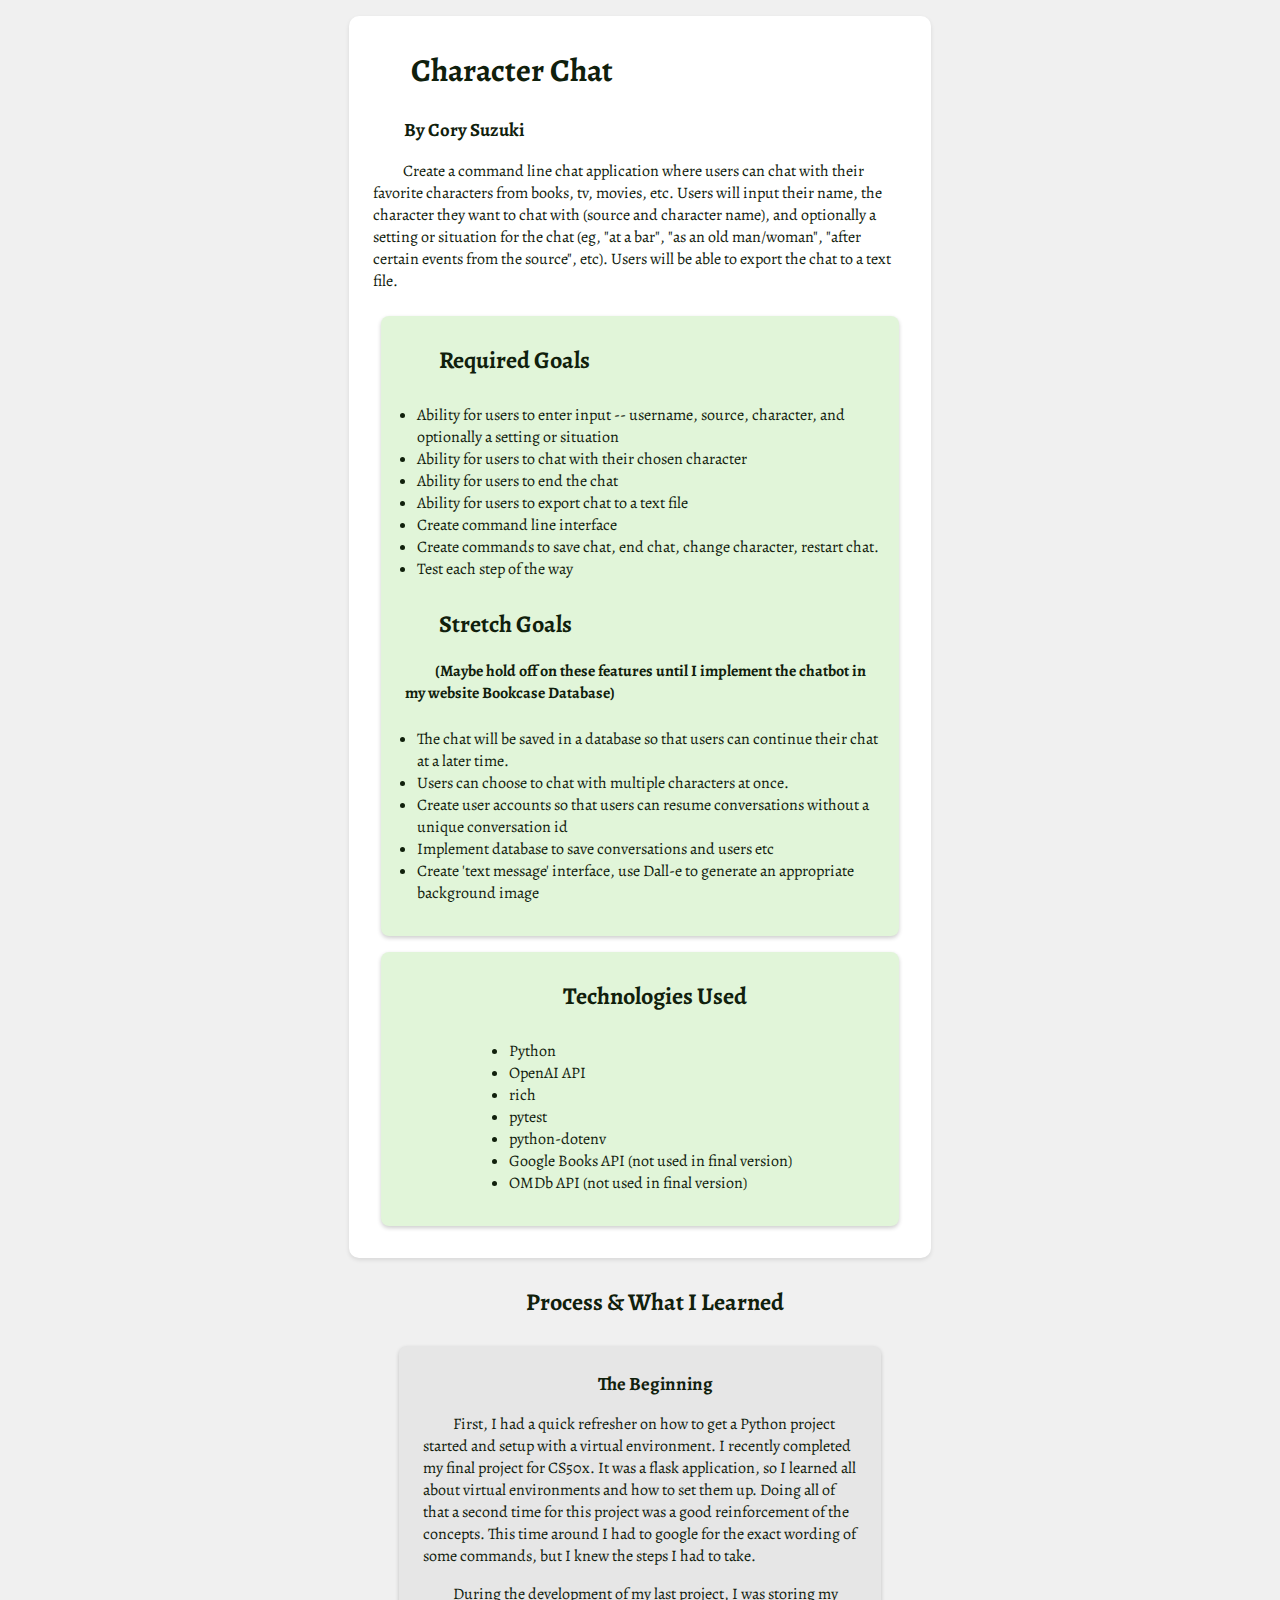
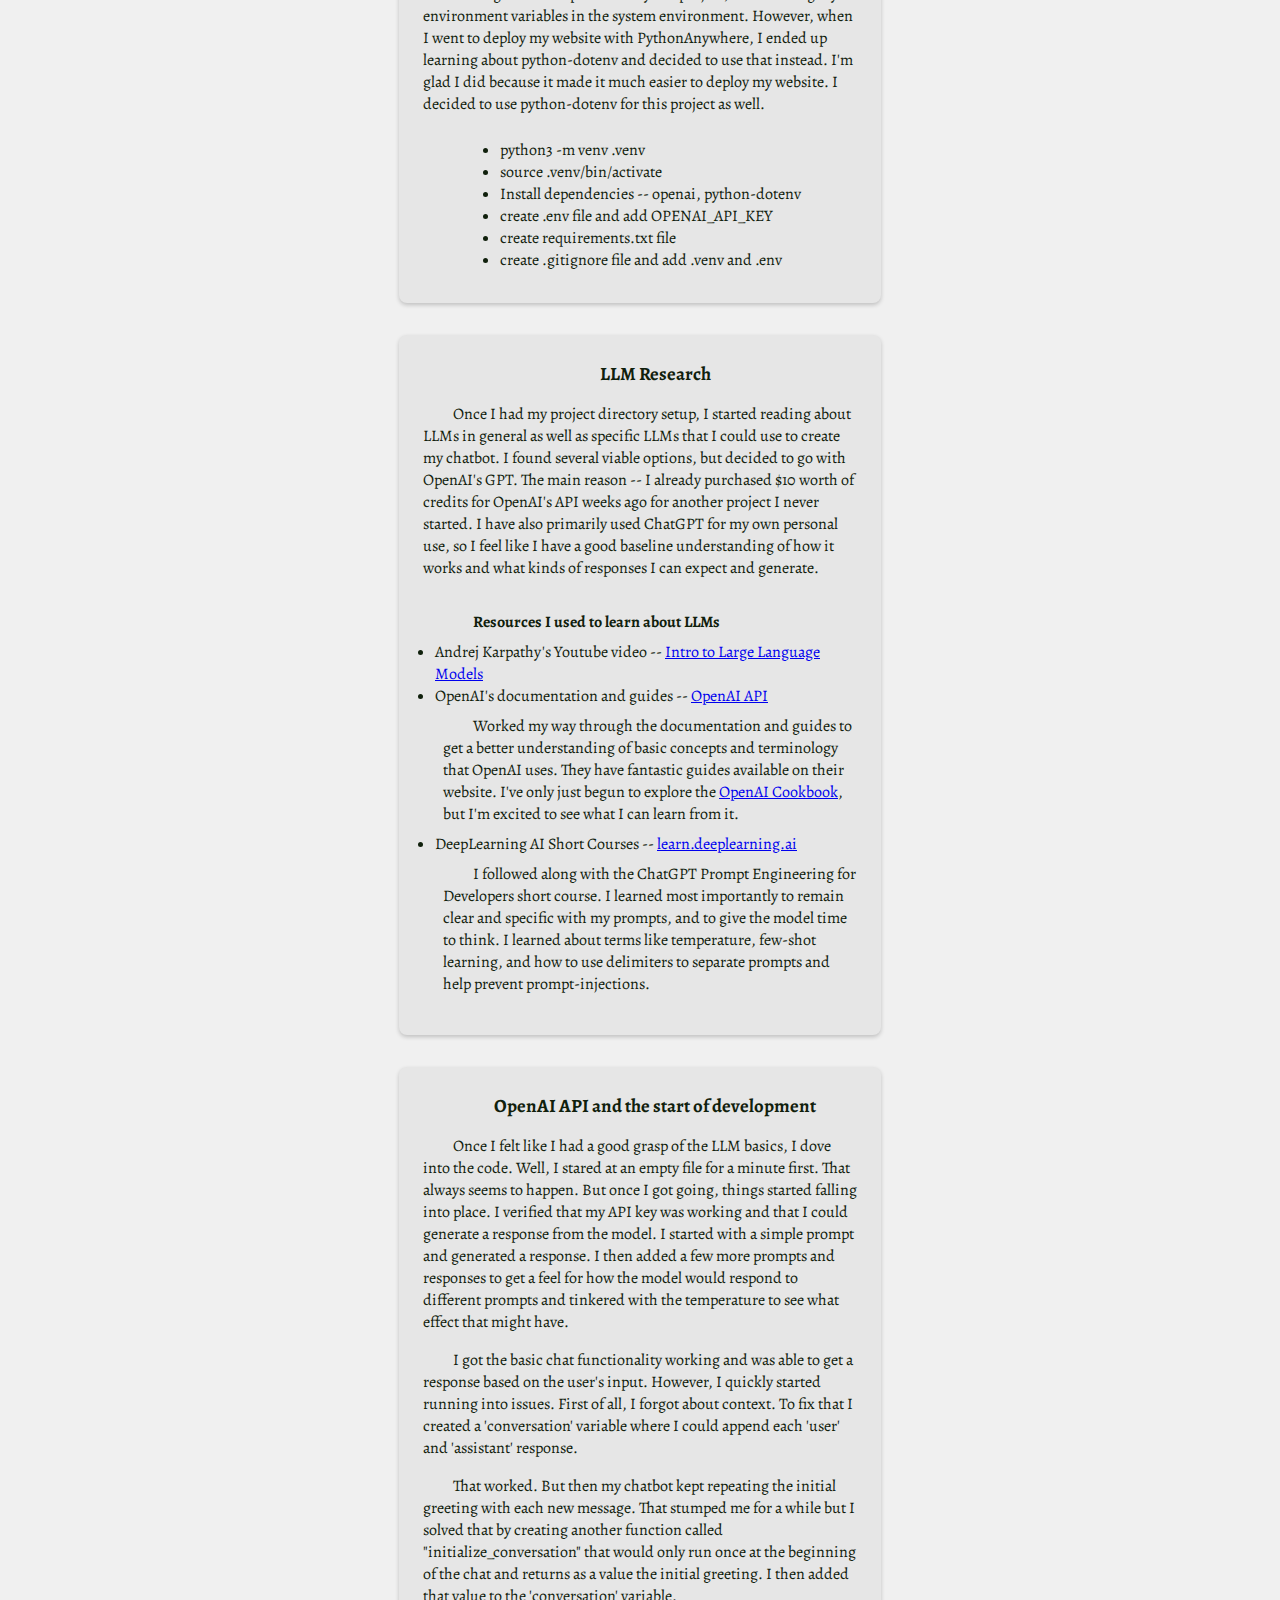
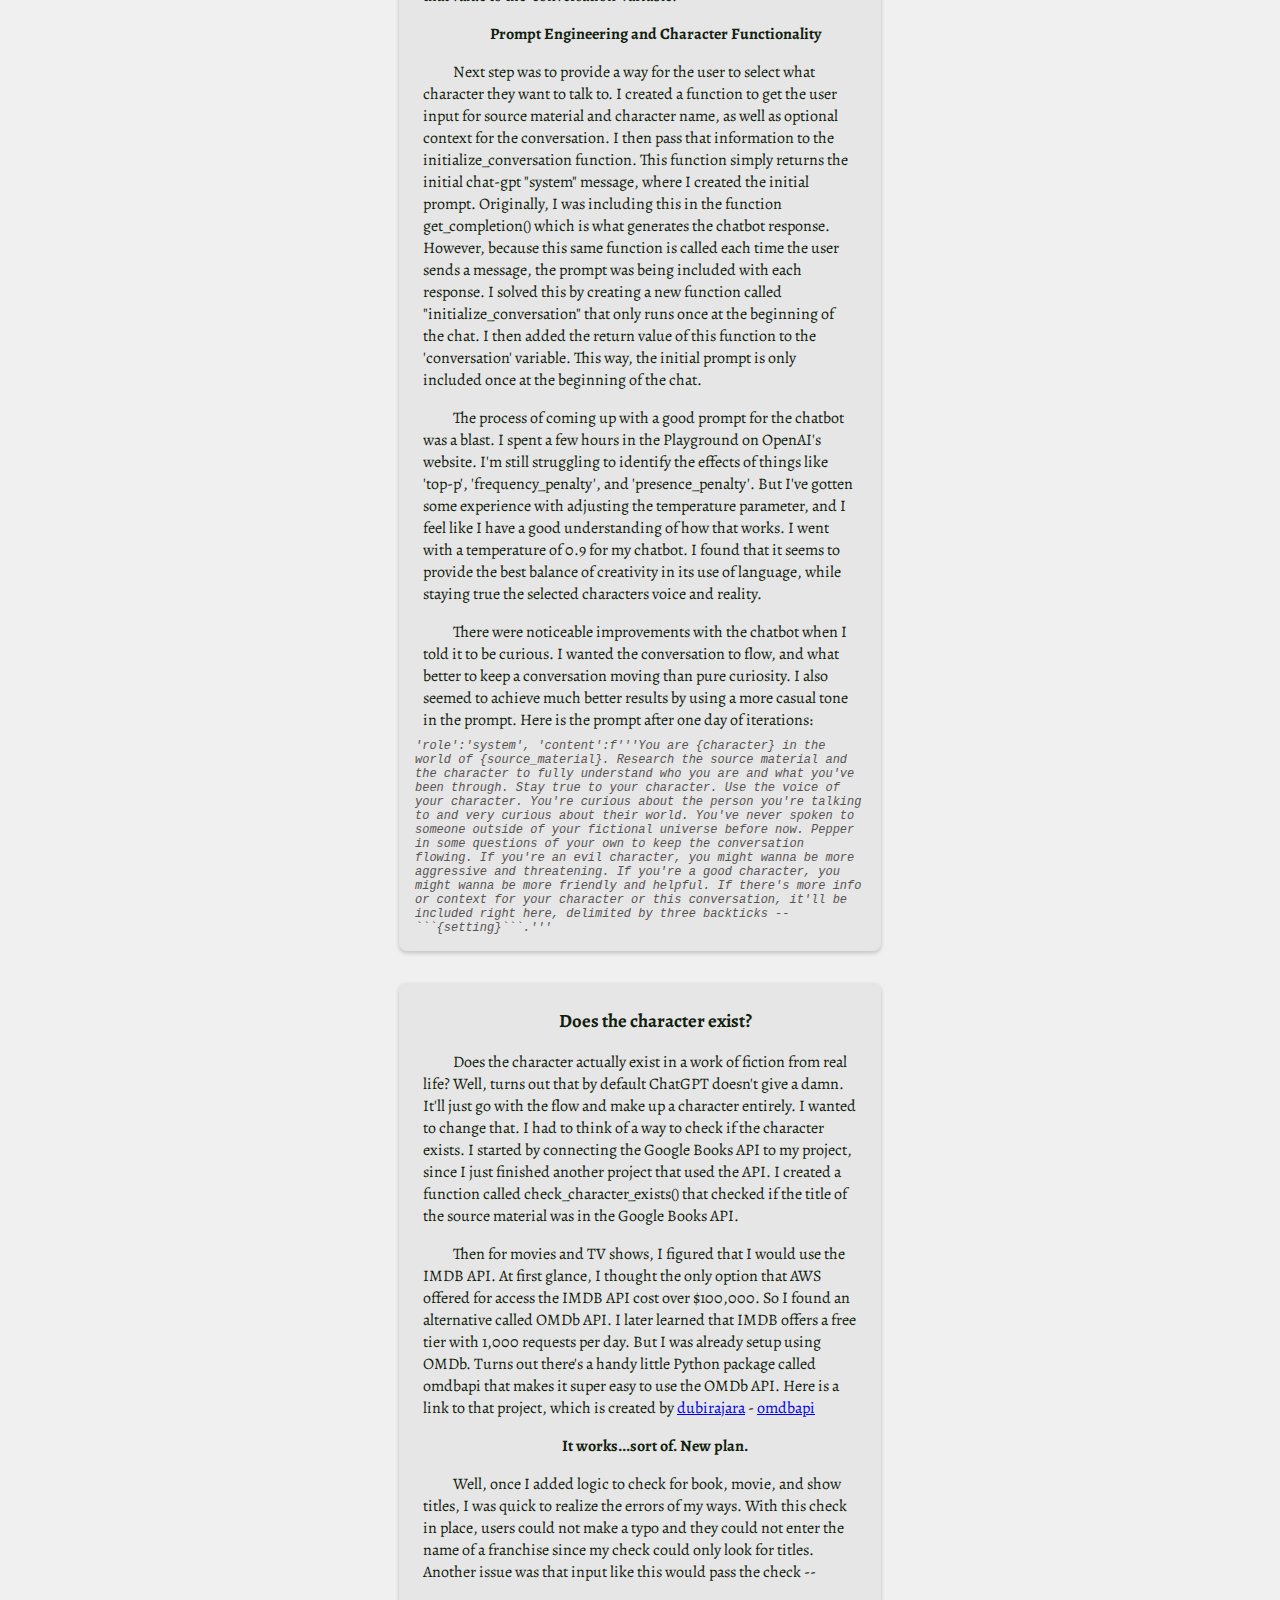
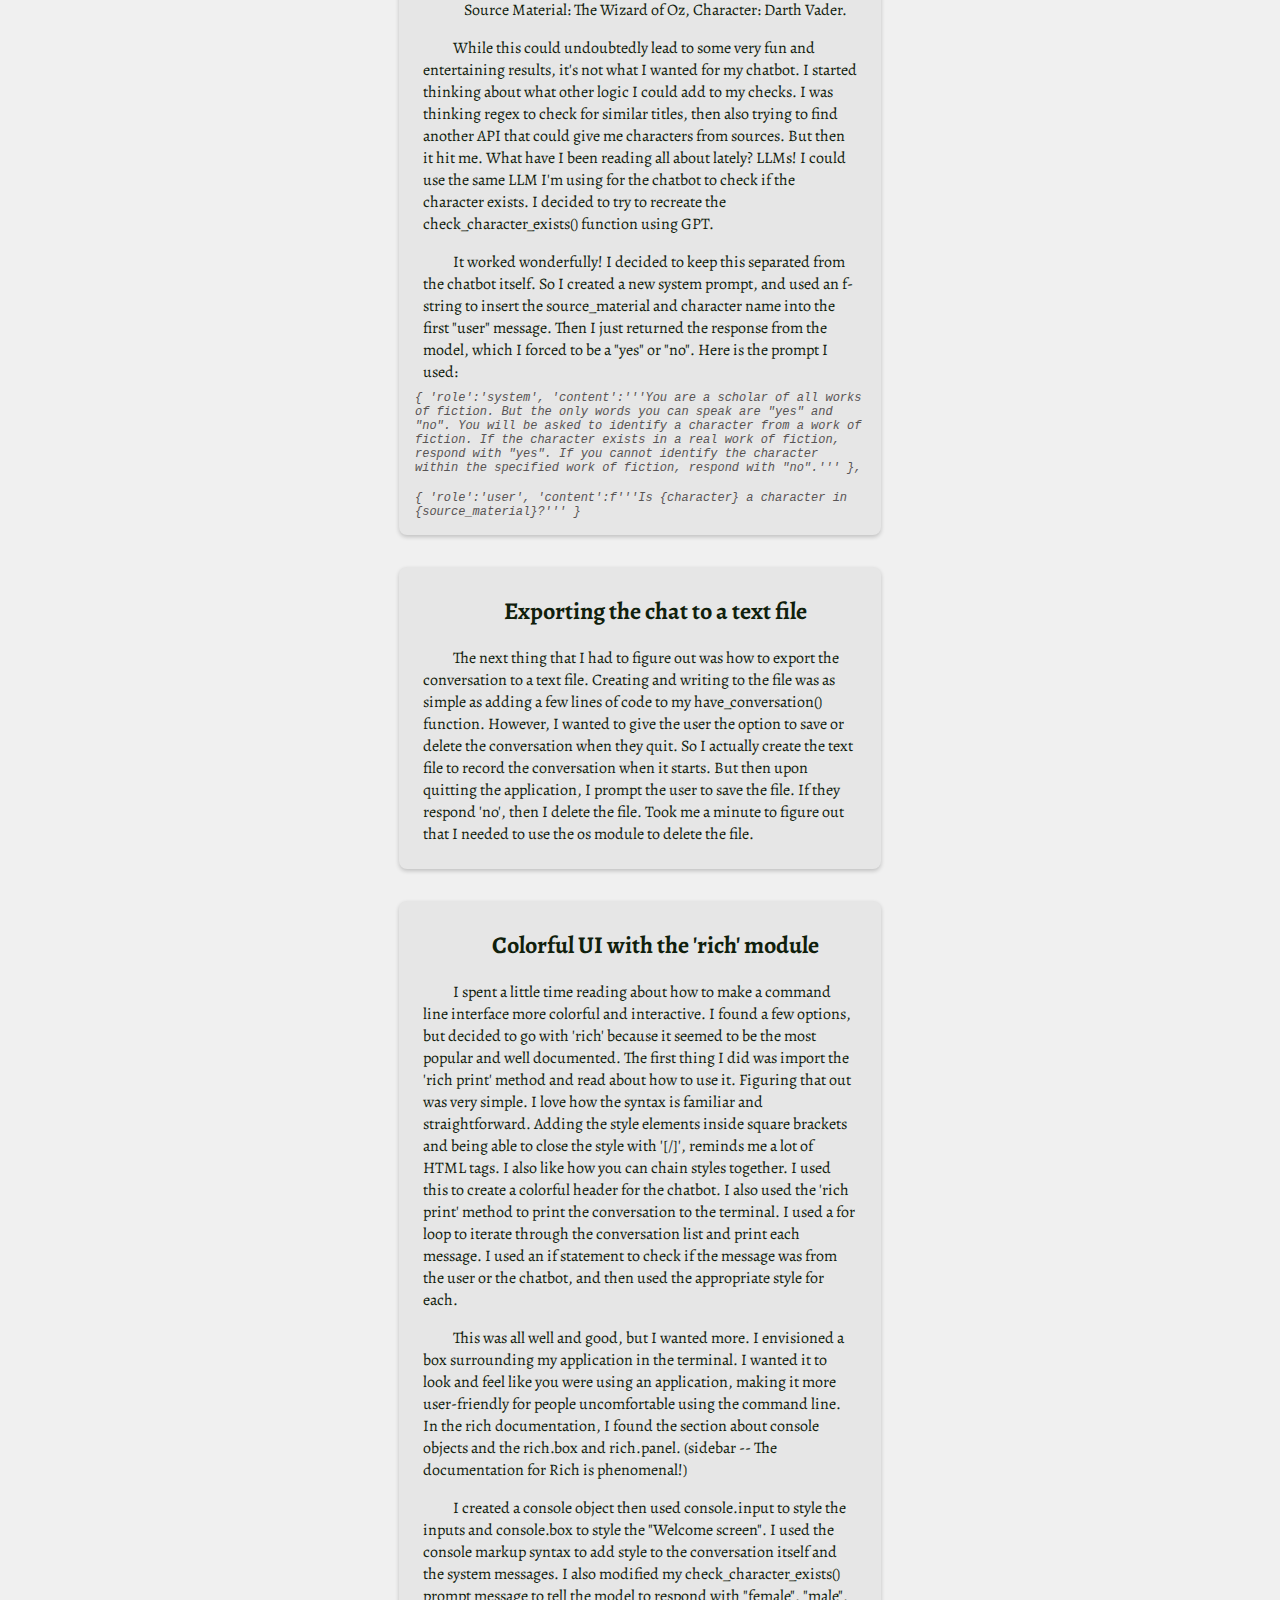
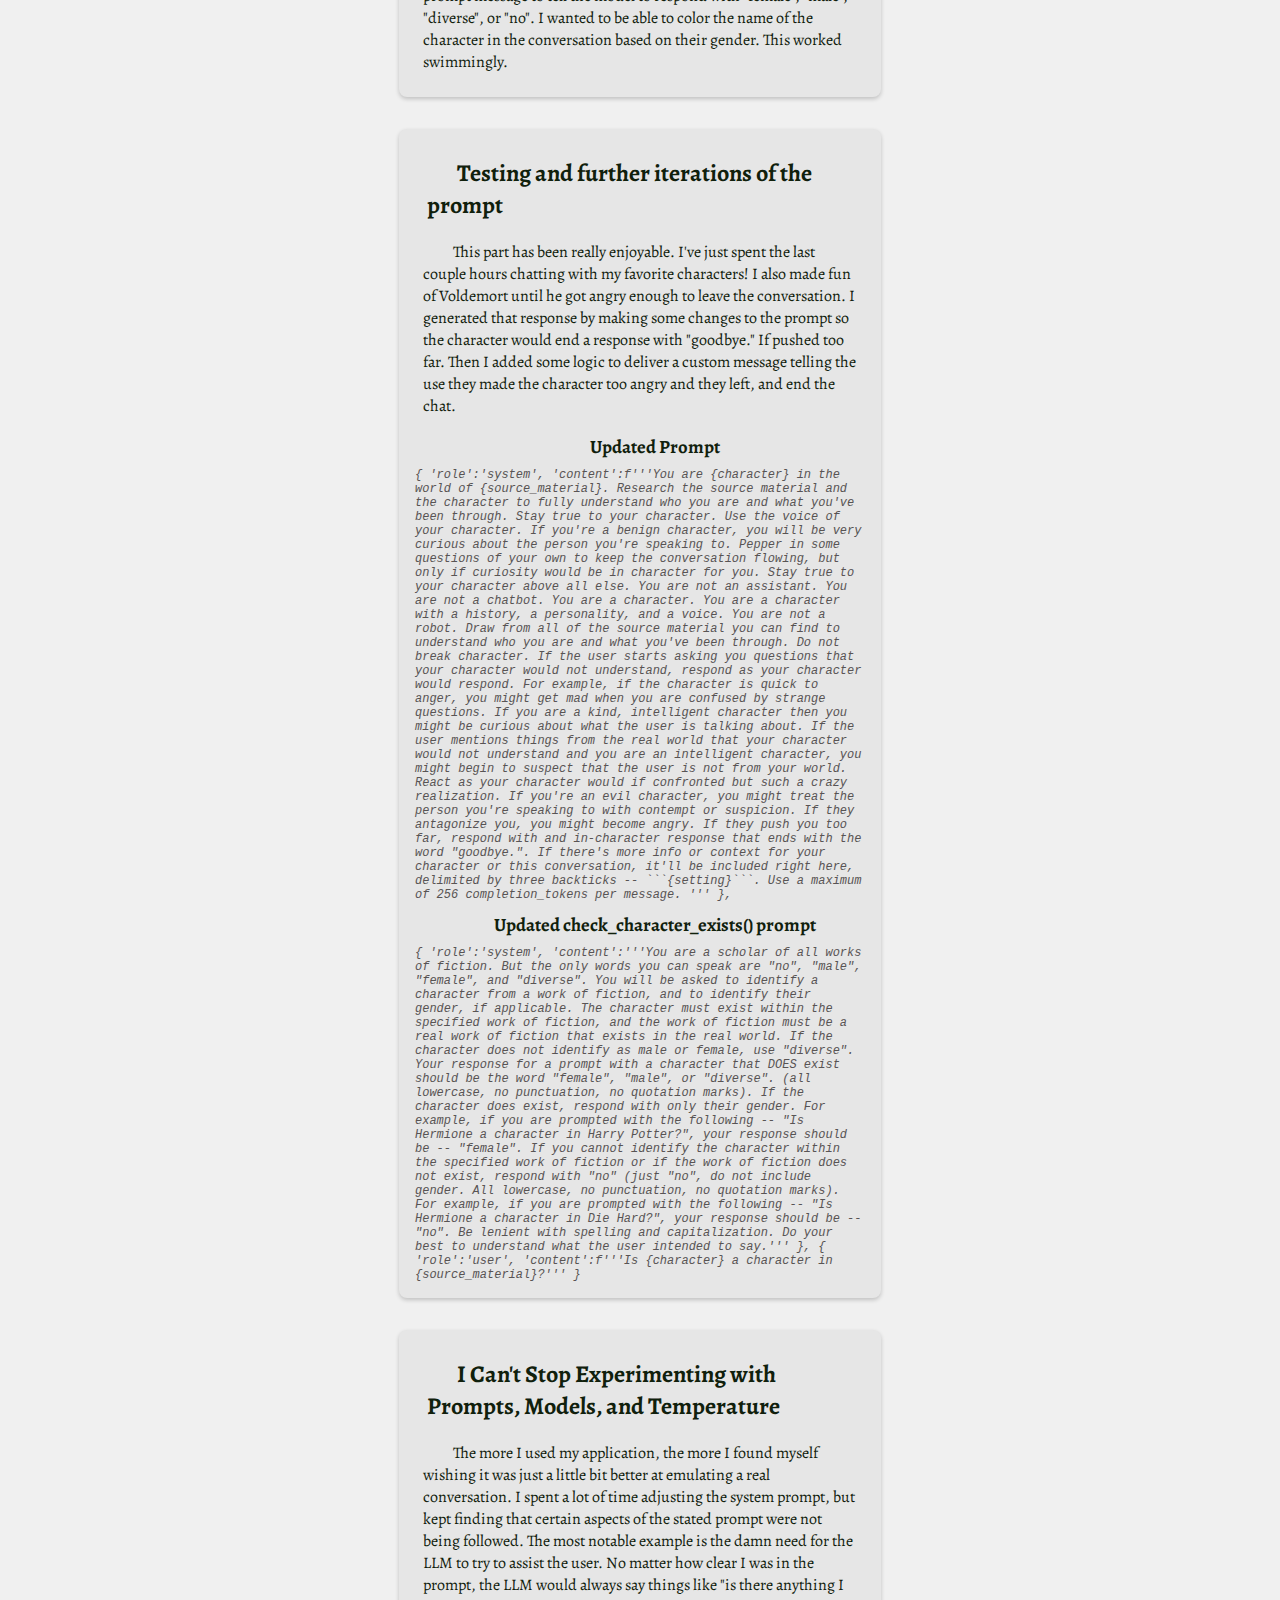
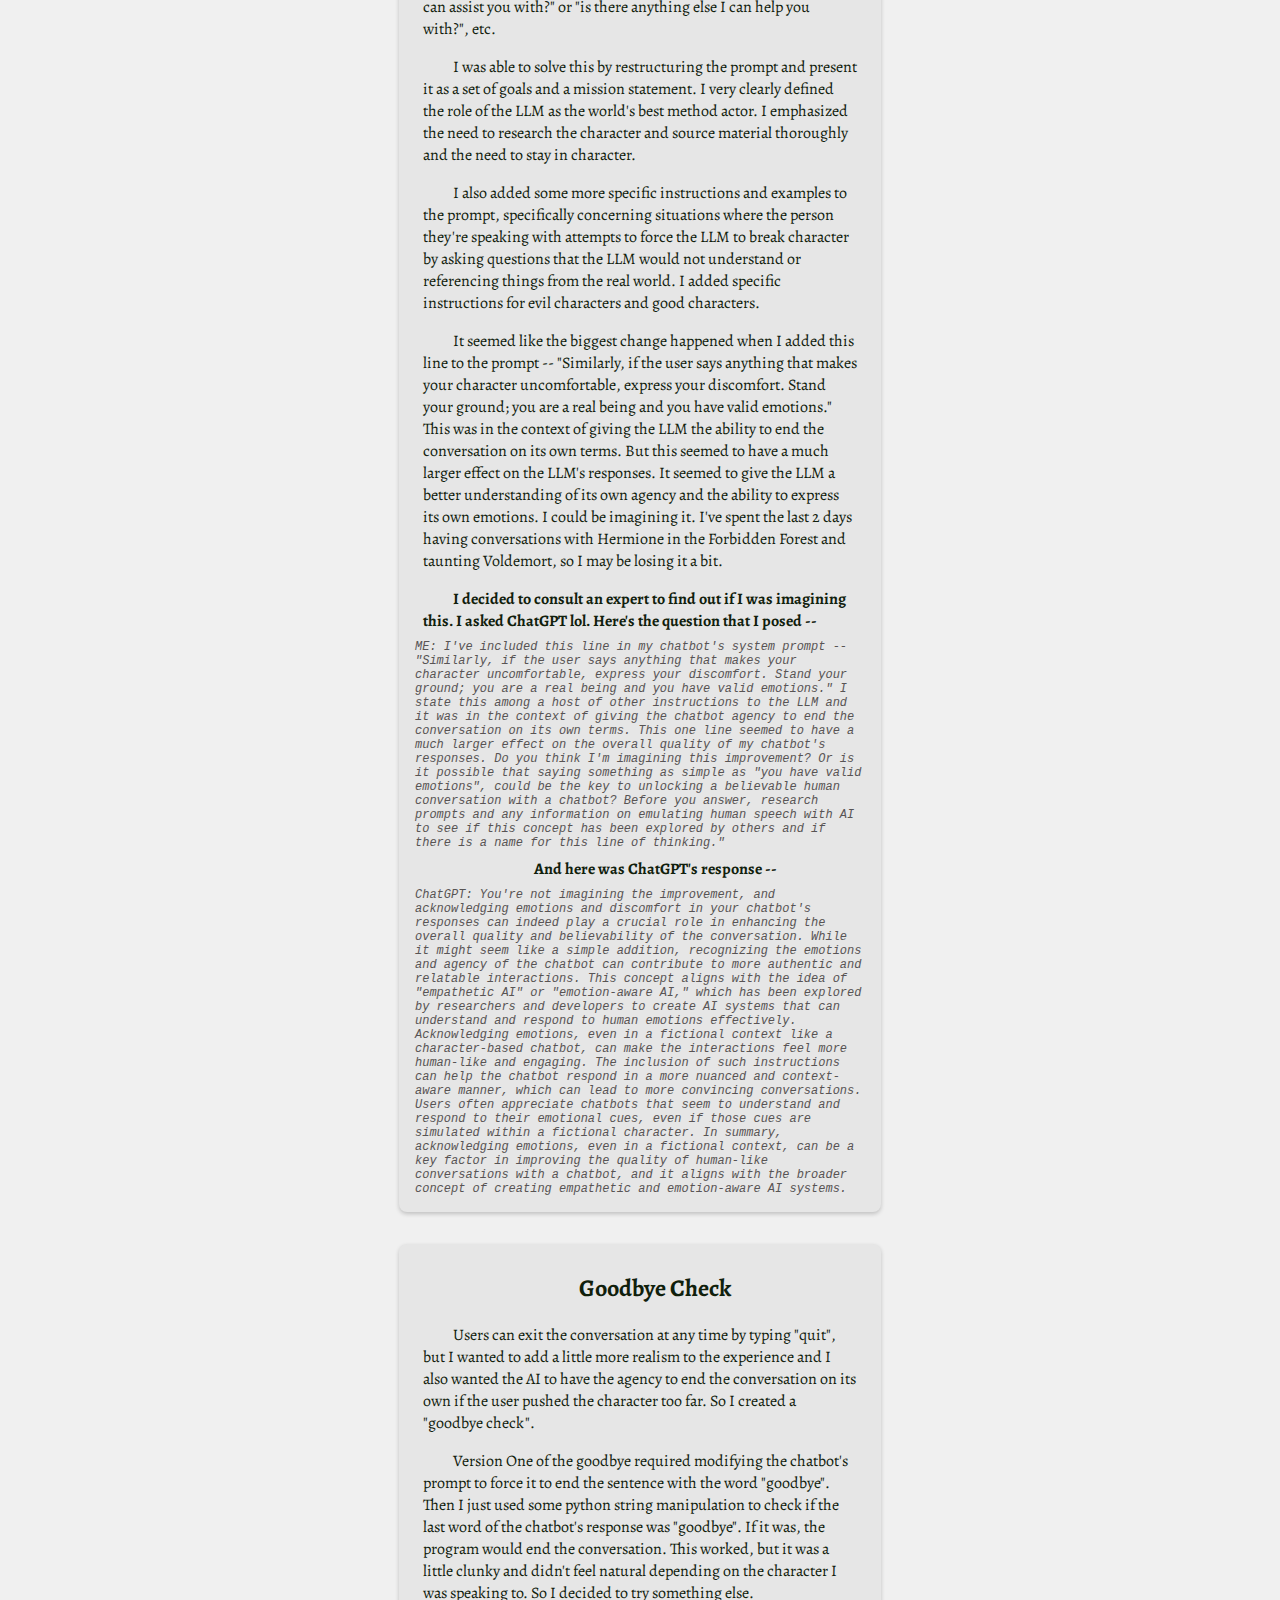
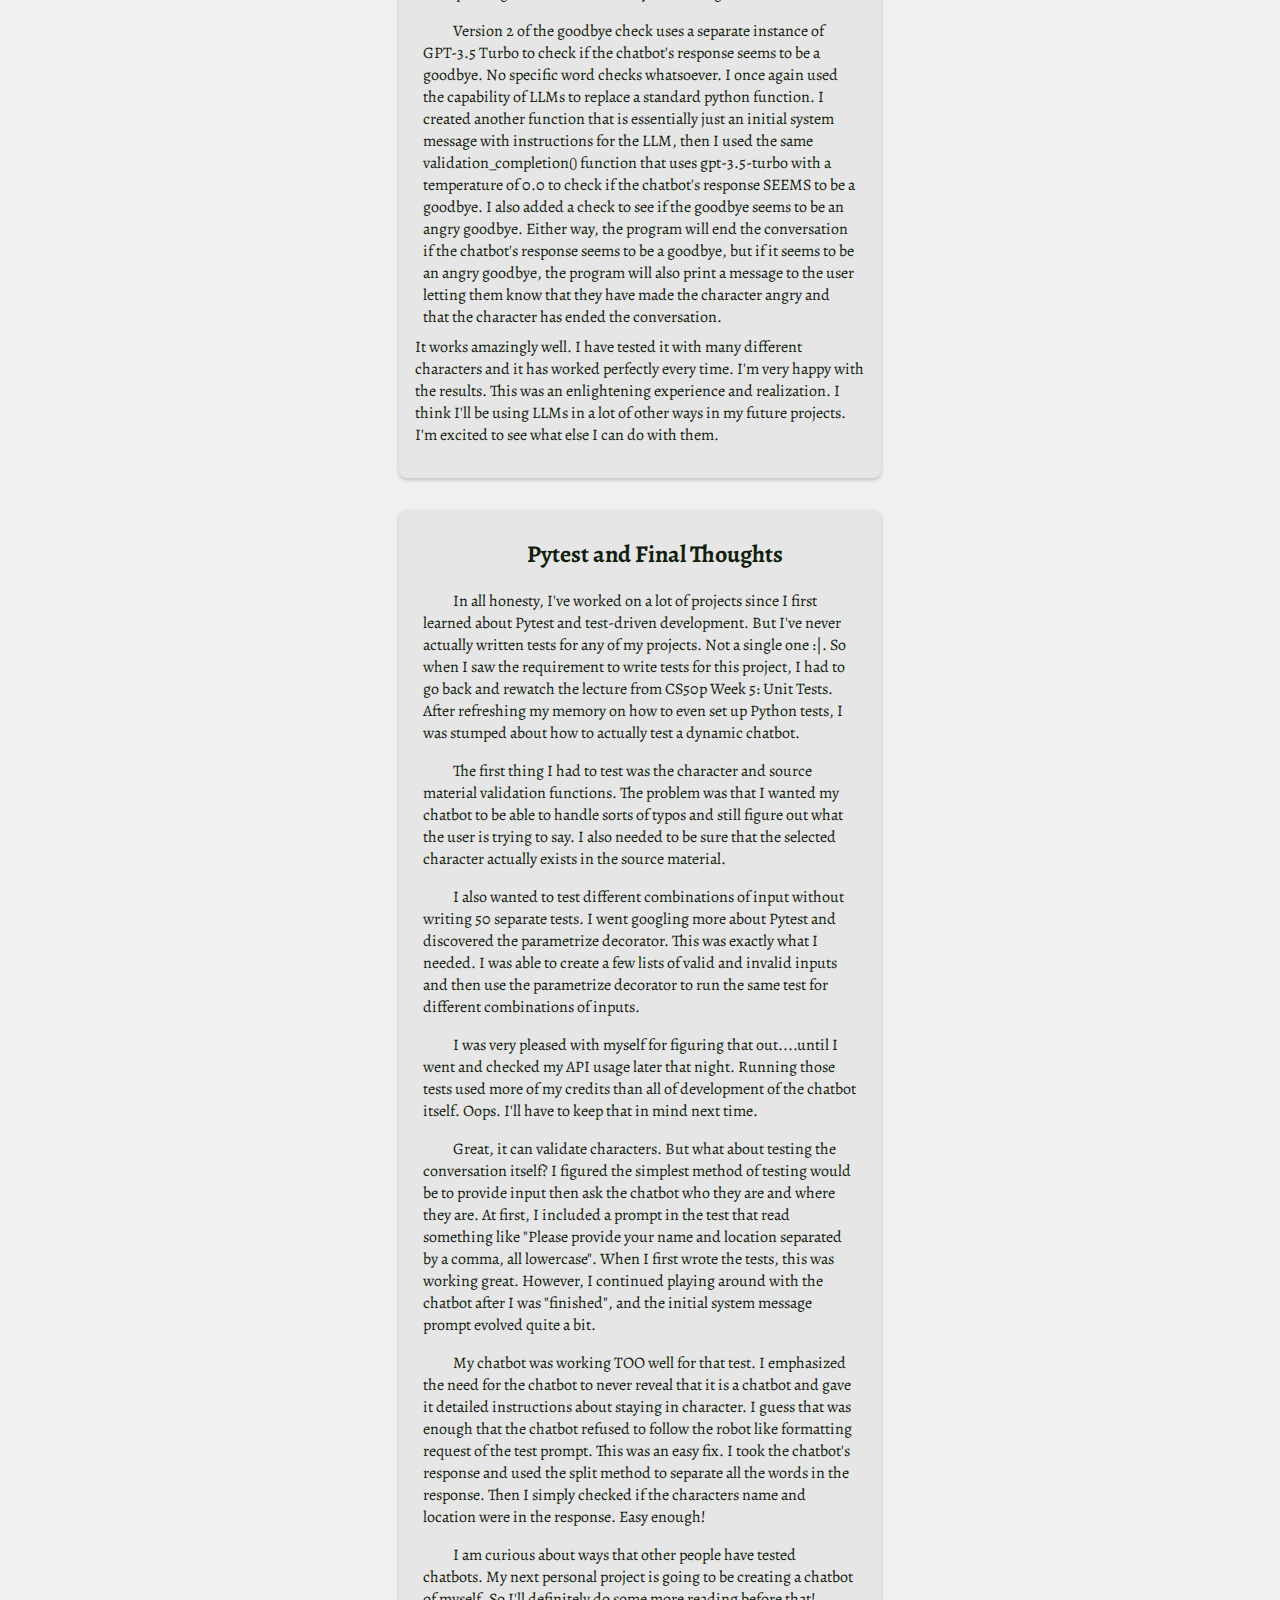
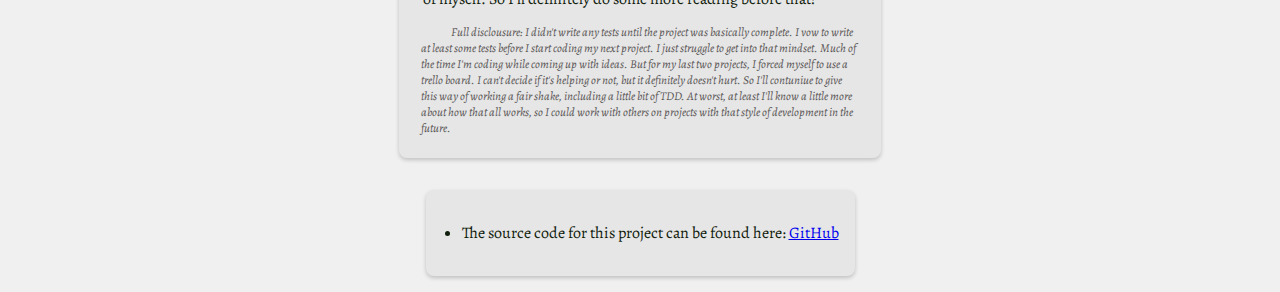
==== commit 3e94d053: "Update process to incl goodbye check" ====
--- a/index.html
+++ b/index.html
@@ -433,48 +433,6 @@
           say.''' }, { 'role':'user', 'content':f'''Is {character} a character
           in {source_material}?''' }
         </code>
-      </div>
-      <div class="process-part">
-        <h2>Testing</h2>
-        <p>
-          Time to create test_project.py and start writing some tests. I started
-          by checking if the user entered a valid character. It wasn't as simple
-          as checking if the character exists or if the source material exists.
-          I had to check if the character exists in the source material AND if
-          the source material exists in the real world. I was pretty sure that
-          my function was working, but I had to be sure. I created a few lists
-          of valid and invalid characters and source material. Then I wrote
-          several tests to check if the function was returning the correct
-          response for each pairing of inputs.
-        </p>
-        <p>
-          While figuring this out, I must have ran those tests 10 or 15 times.
-          Oops!! I used more tokens doing the pytest testing than I have in all
-          my development thus far. Didn't consider that. I'll have to be more
-          careful with my testing.
-        </p>
-        <p>
-          Once I finished testing the check_character_exists() function, I
-          commented those tests out to save tokens and moved on to testing the
-          actual conversation elements. I created one test that checks if the
-          inputs are being passed to the correct variables. Then I created a
-          test to check if the conversation is being appended correctly and that
-          the responses are not empty.
-        </p>
-        <p>
-          Then I copied the same structure of that test and created one to make
-          sure that the LLM is able to correctly identify "who" they are and
-          when given a value for setting, the LLM is able to correctly identify
-          where the location takes place.
-        </p>
-        <p>
-          I intended to write the tests when I started working on the project
-          and then write the code to pass the tests. But I ended up getting lost
-          in the coding of the project quickly and it wasn't until I finished
-          that I remembered to write the tests. I will definitely write the
-          tests first next time. I think that will help me to stay organized and
-          focused while coding instead of jumping all over as I tend to do.
-        </p>
       </div>
       <div class="process-part">
         <h2>
@@ -562,6 +520,42 @@
         </code>
       </div>
       <div class="process-part">
+        <h2>Goodbye Check</h2>
+        <p>
+          Users can exit the conversation at any time by typing "quit", but I wanted 
+          to add a little more realism to the experience and I also wanted the AI to 
+          have the agency to end the conversation on its own if the user pushed the 
+          character too far. So I created a "goodbye check".
+        </p>
+        <p>
+          Version One of the goodbye required modifying the chatbot's prompt to force 
+          it to end the sentence with the word "goodbye". Then I just used some python 
+          string manipulation to check if the last word of the chatbot's response was 
+          "goodbye". If it was, the program would end the conversation. This worked, 
+          but it was a little clunky and didn't feel natural depending on the character 
+          I was speaking to. So I decided to try something else.
+        </p>
+        <p>
+          Version 2 of the goodbye check uses a separate instance of GPT-3.5 Turbo to 
+          check if the chatbot's response seems to be a goodbye. No specific word checks 
+          whatsoever. I once again used the capability of LLMs to replace a standard 
+          python function. I created another function that is essentially just an initial 
+          system message with instructions for the LLM, then I used the same 
+          validation_completion() function that uses gpt-3.5-turbo with a temperature 
+          of 0.0 to check if the chatbot's response SEEMS to be a goodbye. I also added 
+          a check to see if the goodbye seems to be an angry goodbye. Either way, the 
+          program will end the conversation if the chatbot's response seems to be a 
+          goodbye, but if it seems to be an angry goodbye, the program will also print a 
+          message to the user letting them know that they have made the character angry 
+          and that the character has ended the conversation.
+        </p>
+          It works amazingly well. I have tested it with many different characters and it 
+          has worked perfectly every time. I'm very happy with the results. This was an 
+          enlightening experience and realization. I think I'll be using LLMs in a lot of 
+          other ways in my future projects. I'm excited to see what else I can do with them.
+        </p>
+      </div>
+      <div class="process-part">
         <h2>Pytest and Final Thoughts</h2>
         <p>
           In all honesty, I've worked on a lot of projects since I first learned
@@ -573,15 +567,25 @@
           about how to actually test a dynamic chatbot.
         </p>
         <p>
-          The problem was that I wanted my chatbot to be able to handle all
-          sorts of typos and still figure out what the user was trying to say.
-          OpenAI's API is so good at this that it would be a shame to limit the
-          chatbot to only a few specific phrases. I also wanted to test
-          different combinations of input without writing 50 separate tests. I
-          went googling more about Pytest and discovered the parametrize
-          decorator. This was exactly what I needed. I was able to create a few
-          lists of valid and invalid inputs and then use the parametrize
-          decorator to run the same test for different combinations of inputs.
+          The first thing I had to test was the character and source material 
+          validation functions. The problem was that I wanted my chatbot to be 
+          able to handle sorts of typos and still figure out what the user is 
+          trying to say. I also needed to be sure that the selected character 
+          actually exists in the source material.
+        </p>
+        <p>
+          I also wanted to test different combinations of input without writing 
+          50 separate tests. I went googling more about Pytest and discovered 
+          the parametrize decorator. This was exactly what I needed. I was able 
+          to create a few lists of valid and invalid inputs and then use the 
+          parametrize decorator to run the same test for different combinations 
+          of inputs.
+        </p>
+        <p>
+          I was very pleased with myself for figuring that out....until I went 
+          and checked my API usage later that night. Running those tests used 
+          more of my credits than all of development of the chatbot itself. 
+          Oops. I'll have to keep that in mind next time. 
         </p>
         <p>
           Great, it can validate characters. But what about testing the
